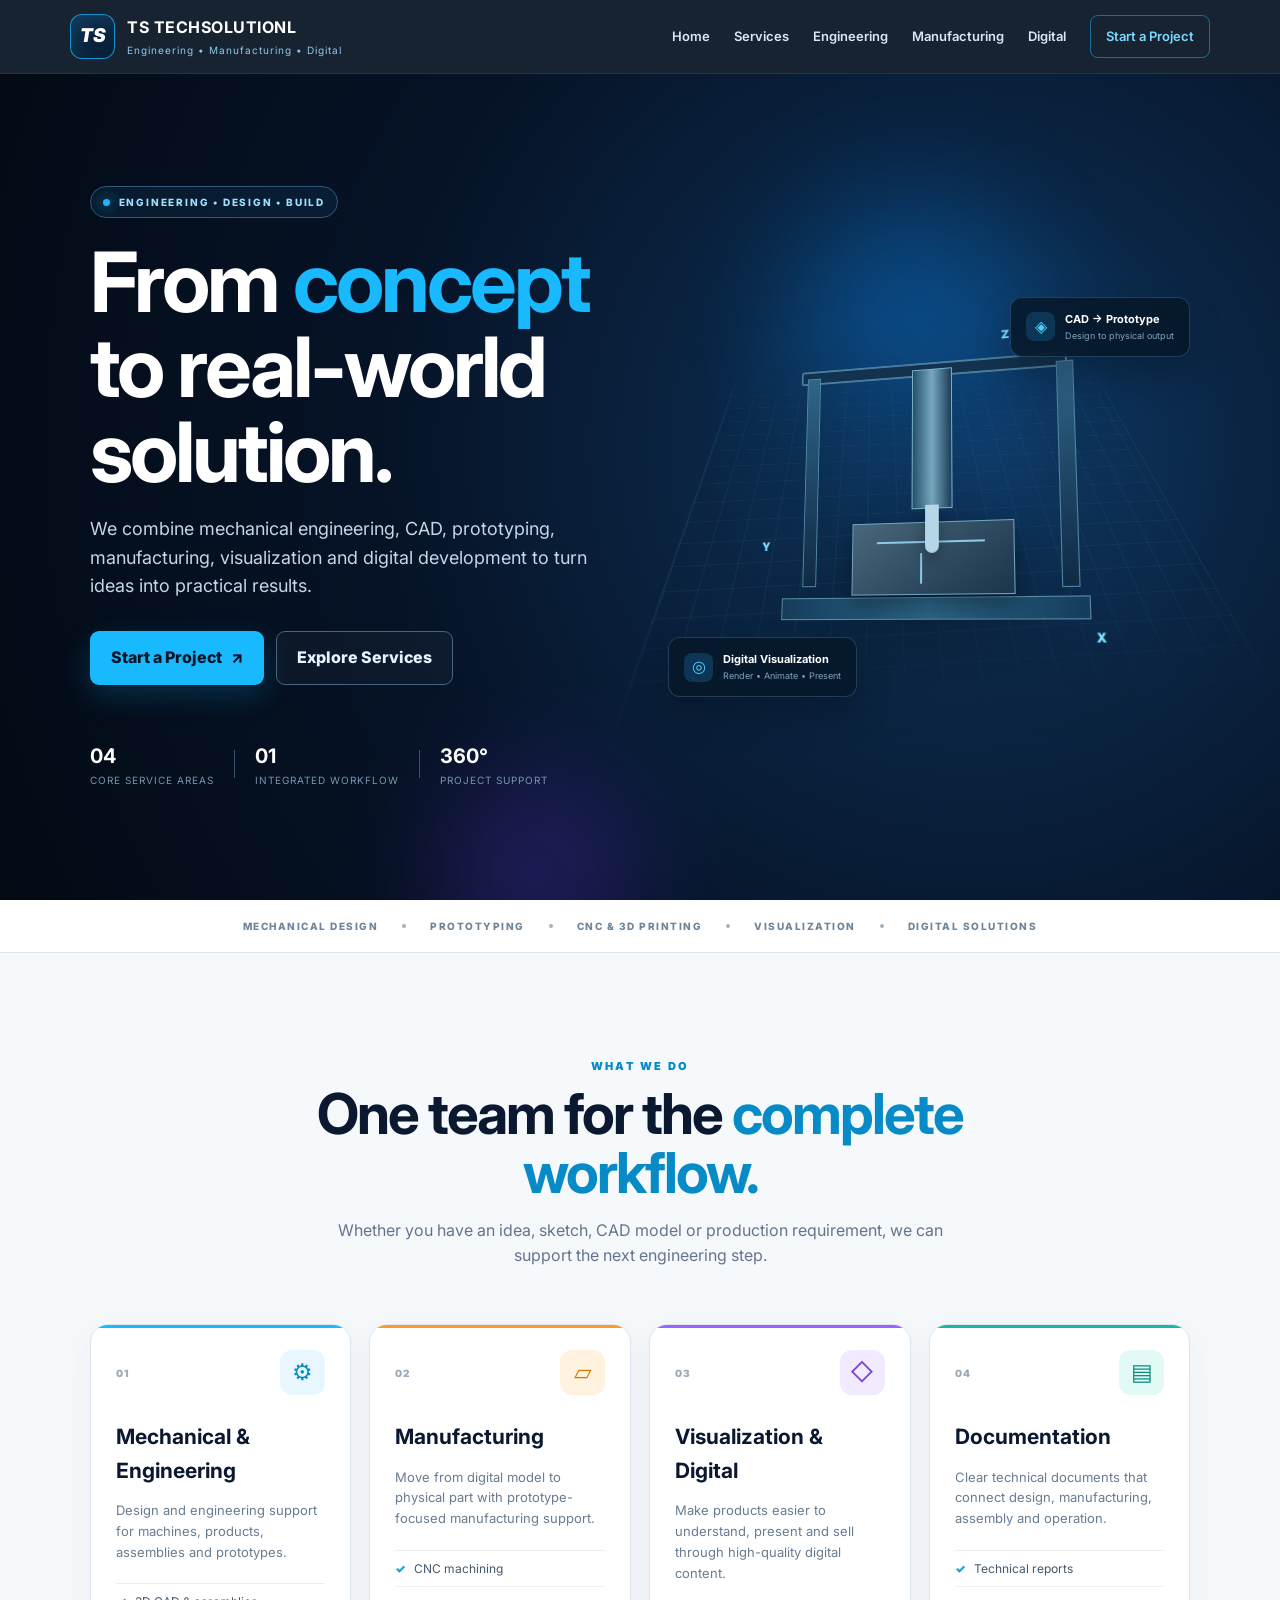
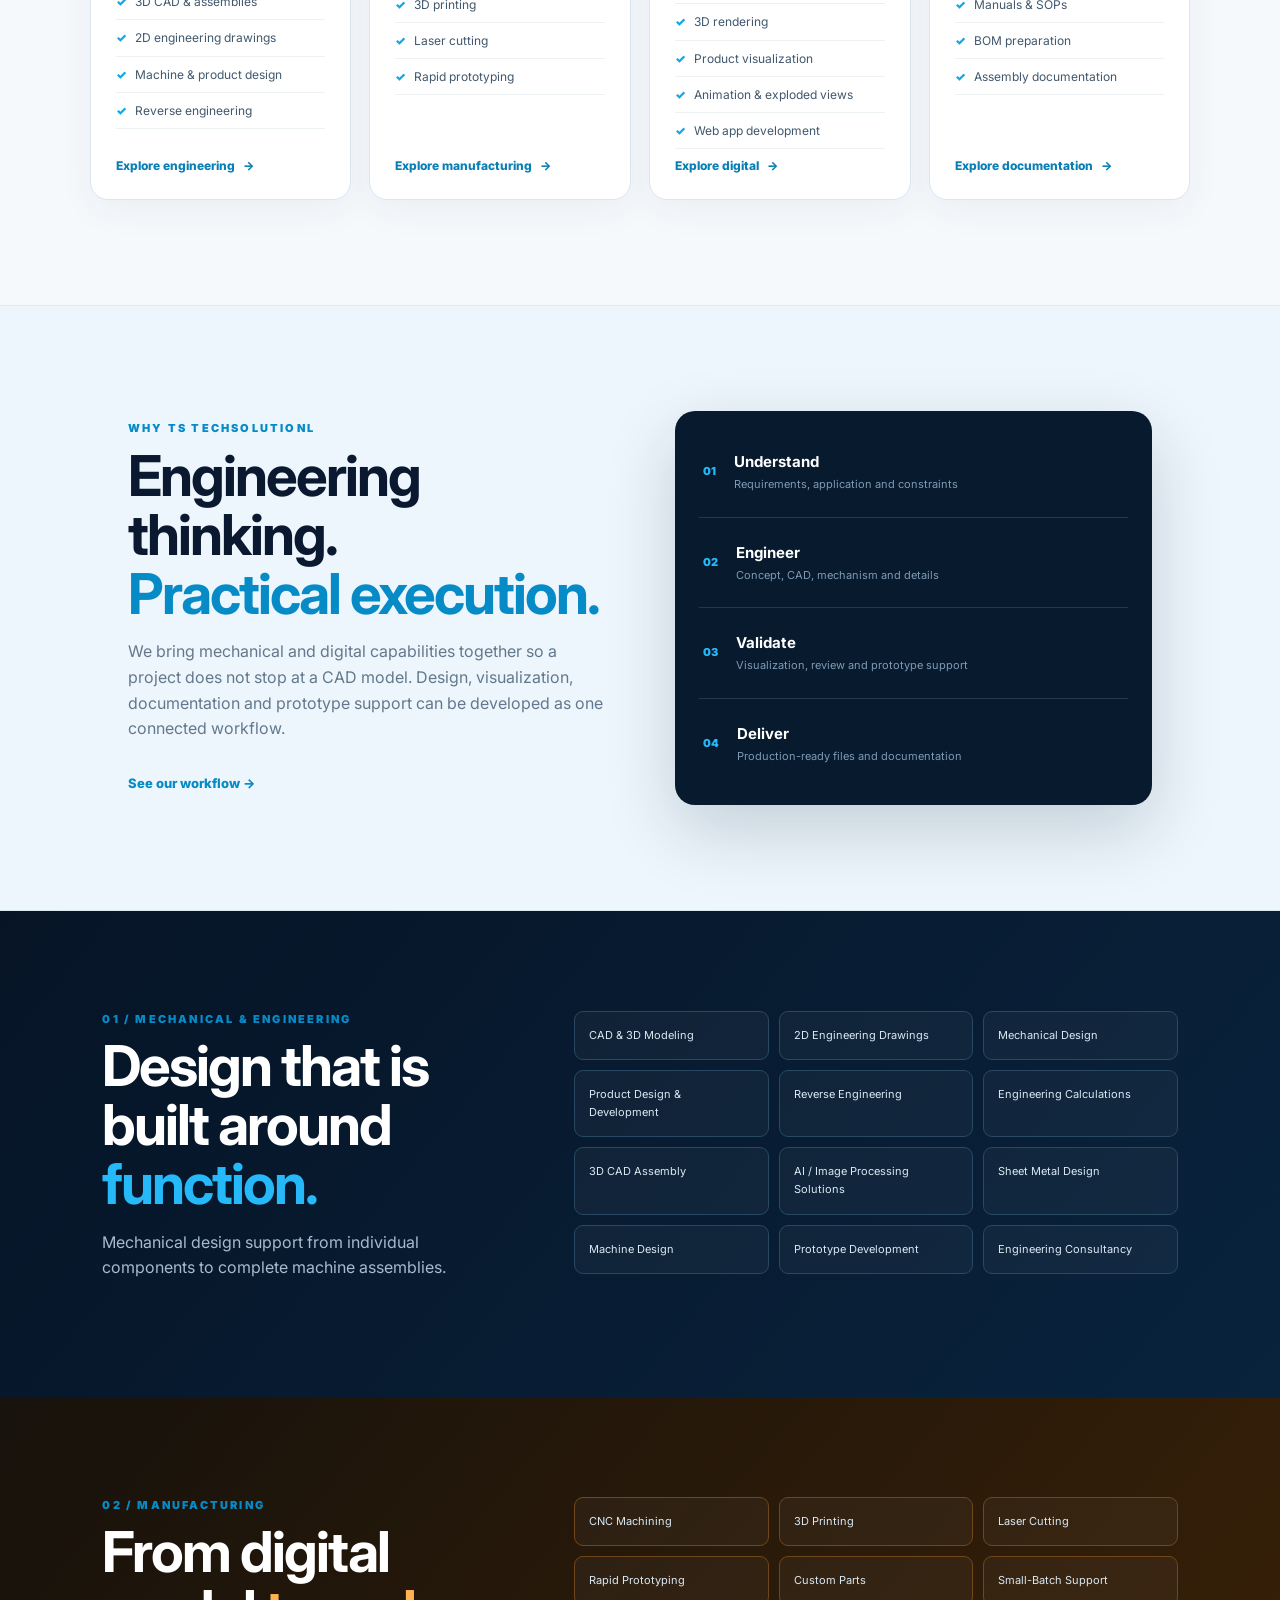
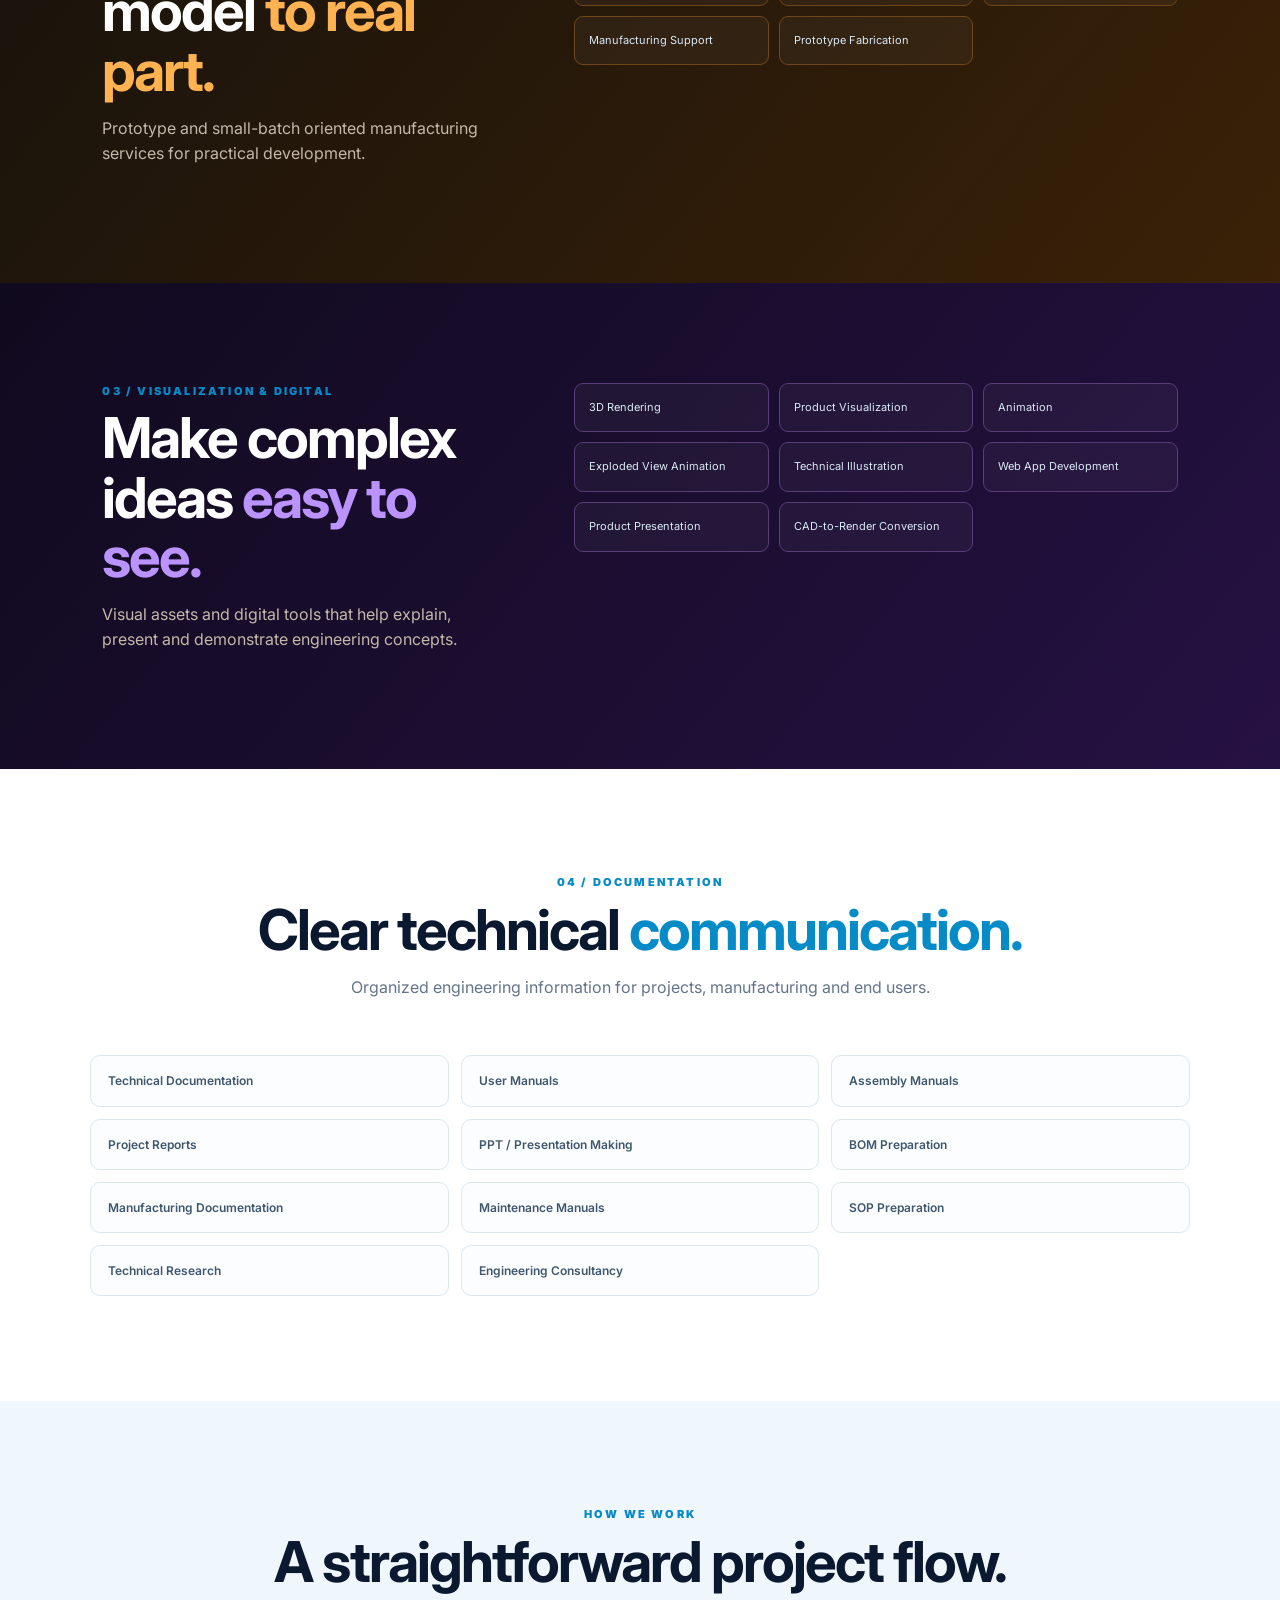
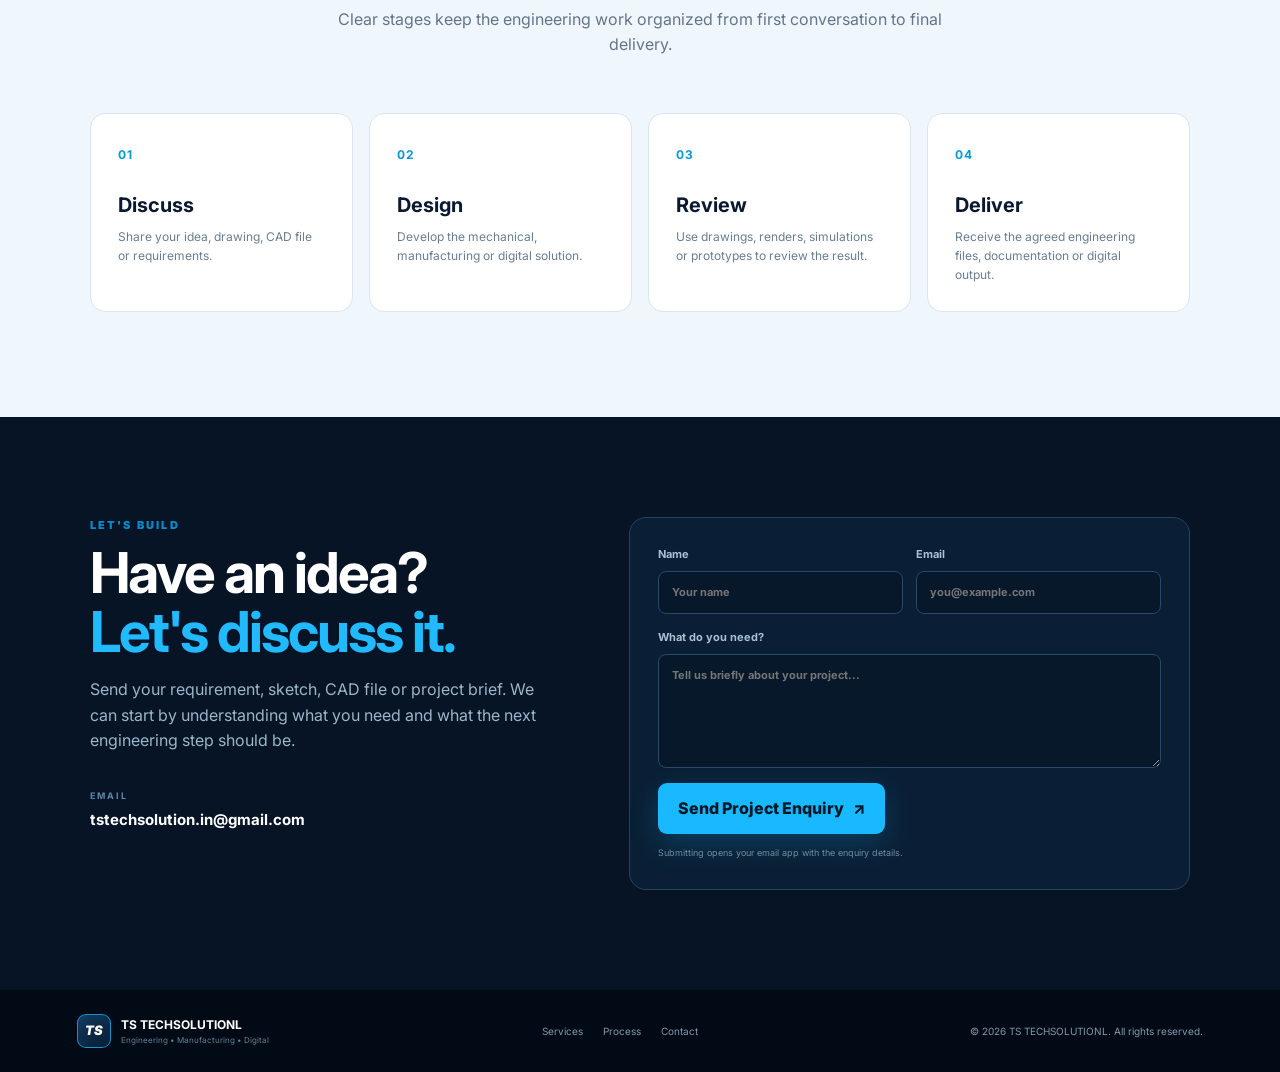
==== index.html @ 30d76ae0 "Fix meta tag formatting in index.html" ====
<!DOCTYPE html>
<html lang="en">
<head>
<meta name="google-site-verification" content="0gComUzI5Ac8XS6wbmech6rjDFDy8lFuAFk7W3u67l4" />  
  <meta charset="UTF-8">
  <meta name="viewport" content="width=device-width, initial-scale=1.0">
  <meta name="description" content="TS TECHSOLUTIONL — Mechanical Engineering, Manufacturing, Visualization and Digital Solutions.">
  <meta name="theme-color" content="#071426">
  <title>TS TECHSOLUTIONL | Engineering • Manufacturing • Digital</title>
  <link rel="preconnect" href="https://fonts.googleapis.com">
  <link rel="preconnect" href="https://fonts.gstatic.com" crossorigin>
  <link href="https://fonts.googleapis.com/css2?family=Inter:wght@400;500;600;700;800;900&display=swap" rel="stylesheet">
  <link rel="stylesheet" href="style.css">
</head>
<body>
<header class="header" id="top">
  <a class="brand" href="#home" aria-label="TS TECHSOLUTIONL home">
    <span class="logo"><span>TS</span></span>
    <span class="brand-copy"><strong>TS TECHSOLUTIONL</strong><small>Engineering • Manufacturing • Digital</small></span>
  </a>
  <button class="menu" aria-label="Open navigation" aria-expanded="false" aria-controls="site-nav"><span></span><span></span><span></span></button>
  <nav id="site-nav" aria-label="Main navigation">
    <a href="#home">Home</a>
    <a href="#services">Services</a>
    <a href="#mechanical">Engineering</a>
    <a href="#manufacturing">Manufacturing</a>
    <a href="#digital">Digital</a>
    <a href="#contact" class="nav-cta">Start a Project</a>
  </nav>
</header>

<main>
<section id="home" class="hero">
  <div class="hero-glow glow-one"></div><div class="hero-glow glow-two"></div>
  <div class="hero-content reveal">
    <div class="hero-badge"><span></span> ENGINEERING • DESIGN • BUILD</div>
    <h1>From <em>concept</em><br>to real-world solution.</h1>
    <p class="lead">We combine mechanical engineering, CAD, prototyping, manufacturing, visualization and digital development to turn ideas into practical results.</p>
    <div class="actions">
      <a class="btn primary" href="#contact">Start a Project <span>↗</span></a>
      <a class="btn ghost" href="#services">Explore Services</a>
    </div>
    <div class="hero-proof"><div><strong>04</strong><span>Core service areas</span></div><i></i><div><strong>01</strong><span>Integrated workflow</span></div><i></i><div><strong>360°</strong><span>Project support</span></div></div>
  </div>
  <div class="hero-visual reveal" aria-label="Engineering and digital visualization">
    <div class="blueprint-grid"></div>
    <div class="machine-frame"><div class="frame-top"></div><div class="frame-side"></div><div class="frame-base"></div><div class="workpiece"></div><div class="tool-head"><span></span></div><div class="axis x">X</div><div class="axis y">Y</div><div class="axis z">Z</div></div>
    <div class="floating-card card-cad"><span class="mini-icon">◈</span><div><b>CAD → Prototype</b><small>Design to physical output</small></div></div>
    <div class="floating-card card-digital"><span class="mini-icon">◎</span><div><b>Digital Visualization</b><small>Render • Animate • Present</small></div></div>
  </div>
</section>

<section class="trust-strip"><span>MECHANICAL DESIGN</span><i></i><span>PROTOTYPING</span><i></i><span>CNC & 3D PRINTING</span><i></i><span>VISUALIZATION</span><i></i><span>DIGITAL SOLUTIONS</span></section>

<section id="services" class="section services-section">
  <div class="section-head reveal"><p class="eyebrow">WHAT WE DO</p><h2>One team for the <span>complete workflow.</span></h2><p>Whether you have an idea, sketch, CAD model or production requirement, we can support the next engineering step.</p></div>
  <div class="cards">
    <article class="service-card blue reveal"><div class="card-top"><span class="service-number">01</span><span class="service-icon">⚙</span></div><h3>Mechanical & Engineering</h3><p>Design and engineering support for machines, products, assemblies and prototypes.</p><ul><li>3D CAD & assemblies</li><li>2D engineering drawings</li><li>Machine & product design</li><li>Reverse engineering</li></ul><a href="#mechanical">Explore engineering <span>→</span></a></article>
    <article class="service-card orange reveal"><div class="card-top"><span class="service-number">02</span><span class="service-icon">▱</span></div><h3>Manufacturing</h3><p>Move from digital model to physical part with prototype-focused manufacturing support.</p><ul><li>CNC machining</li><li>3D printing</li><li>Laser cutting</li><li>Rapid prototyping</li></ul><a href="#manufacturing">Explore manufacturing <span>→</span></a></article>
    <article class="service-card purple reveal"><div class="card-top"><span class="service-number">03</span><span class="service-icon">◇</span></div><h3>Visualization & Digital</h3><p>Make products easier to understand, present and sell through high-quality digital content.</p><ul><li>3D rendering</li><li>Product visualization</li><li>Animation & exploded views</li><li>Web app development</li></ul><a href="#digital">Explore digital <span>→</span></a></article>
    <article class="service-card teal reveal"><div class="card-top"><span class="service-number">04</span><span class="service-icon">▤</span></div><h3>Documentation</h3><p>Clear technical documents that connect design, manufacturing, assembly and operation.</p><ul><li>Technical reports</li><li>Manuals & SOPs</li><li>BOM preparation</li><li>Assembly documentation</li></ul><a href="#documentation">Explore documentation <span>→</span></a></article>
  </div>
</section>

<section class="about-band">
  <div class="about-copy reveal"><p class="eyebrow">WHY TS TECHSOLUTIONL</p><h2>Engineering thinking.<br><span>Practical execution.</span></h2><p>We bring mechanical and digital capabilities together so a project does not stop at a CAD model. Design, visualization, documentation and prototype support can be developed as one connected workflow.</p><a class="text-link" href="#process">See our workflow →</a></div>
  <div class="about-panel reveal"><div class="panel-line"><span>01</span><div><b>Understand</b><small>Requirements, application and constraints</small></div></div><div class="panel-line"><span>02</span><div><b>Engineer</b><small>Concept, CAD, mechanism and details</small></div></div><div class="panel-line"><span>03</span><div><b>Validate</b><small>Visualization, review and prototype support</small></div></div><div class="panel-line"><span>04</span><div><b>Deliver</b><small>Production-ready files and documentation</small></div></div></div>
</section>

<section id="mechanical" class="detail dark-detail"><div class="detail-title reveal"><p class="eyebrow">01 / MECHANICAL & ENGINEERING</p><h2>Design that is built around <span>function.</span></h2><p>Mechanical design support from individual components to complete machine assemblies.</p></div><div class="service-grid reveal"><span>CAD & 3D Modeling</span><span>2D Engineering Drawings</span><span>Mechanical Design</span><span>Product Design & Development</span><span>Reverse Engineering</span><span>Engineering Calculations</span><span>3D CAD Assembly</span><span>AI / Image Processing Solutions</span><span>Sheet Metal Design</span><span>Machine Design</span><span>Prototype Development</span><span>Engineering Consultancy</span></div></section>

<section id="manufacturing" class="detail warm-detail"><div class="detail-title reveal"><p class="eyebrow">02 / MANUFACTURING</p><h2>From digital model <span>to real part.</span></h2><p>Prototype and small-batch oriented manufacturing services for practical development.</p></div><div class="service-grid reveal"><span>CNC Machining</span><span>3D Printing</span><span>Laser Cutting</span><span>Rapid Prototyping</span><span>Custom Parts</span><span>Small-Batch Support</span><span>Manufacturing Support</span><span>Prototype Fabrication</span></div></section>

<section id="digital" class="detail purple-detail"><div class="detail-title reveal"><p class="eyebrow">03 / VISUALIZATION & DIGITAL</p><h2>Make complex ideas <span>easy to see.</span></h2><p>Visual assets and digital tools that help explain, present and demonstrate engineering concepts.</p></div><div class="service-grid reveal"><span>3D Rendering</span><span>Product Visualization</span><span>Animation</span><span>Exploded View Animation</span><span>Technical Illustration</span><span>Web App Development</span><span>Product Presentation</span><span>CAD-to-Render Conversion</span></div></section>

<section id="documentation" class="section documentation"><div class="section-head reveal"><p class="eyebrow">04 / DOCUMENTATION</p><h2>Clear technical <span>communication.</span></h2><p>Organized engineering information for projects, manufacturing and end users.</p></div><div class="doc-list reveal"><span>Technical Documentation</span><span>User Manuals</span><span>Assembly Manuals</span><span>Project Reports</span><span>PPT / Presentation Making</span><span>BOM Preparation</span><span>Manufacturing Documentation</span><span>Maintenance Manuals</span><span>SOP Preparation</span><span>Technical Research</span><span>Engineering Consultancy</span></div></section>

<section id="process" class="process-section"><div class="section-head reveal"><p class="eyebrow">HOW WE WORK</p><h2>A straightforward project flow.</h2><p>Clear stages keep the engineering work organized from first conversation to final delivery.</p></div><div class="steps"><div class="step reveal"><b>01</b><h3>Discuss</h3><p>Share your idea, drawing, CAD file or requirements.</p></div><div class="step reveal"><b>02</b><h3>Design</h3><p>Develop the mechanical, manufacturing or digital solution.</p></div><div class="step reveal"><b>03</b><h3>Review</h3><p>Use drawings, renders, simulations or prototypes to review the result.</p></div><div class="step reveal"><b>04</b><h3>Deliver</h3><p>Receive the agreed engineering files, documentation or digital output.</p></div></div></section>

<section id="contact" class="contact-section"><div class="contact-inner"><div class="contact-copy reveal"><p class="eyebrow">LET'S BUILD</p><h2>Have an idea?<br><span>Let's discuss it.</span></h2><p>Send your requirement, sketch, CAD file or project brief. We can start by understanding what you need and what the next engineering step should be.</p><div class="contact-details"><a href="mailto:tstechsolution.in@gmail.com"><span>EMAIL</span>tstechsolution.in@gmail.com</a></div></div><form class="contact-form reveal" id="project-form"><div class="form-row"><label>Name<input id="name" name="name" type="text" placeholder="Your name" required></label><label>Email<input id="email" name="email" type="email" placeholder="you@example.com" required></label></div><label>What do you need?<textarea id="message" name="message" rows="5" placeholder="Tell us briefly about your project..." required></textarea></label><button class="btn primary" type="submit">Send Project Enquiry <span>↗</span></button><small>Submitting opens your email app with the enquiry details.</small></form></div></section>
</main>

<footer><div class="footer-brand"><span class="logo small-logo">TS</span><div><strong>TS TECHSOLUTIONL</strong><small>Engineering • Manufacturing • Digital</small></div></div><div class="footer-links"><a href="#services">Services</a><a href="#process">Process</a><a href="#contact">Contact</a></div><div class="copyright">© 2026 TS TECHSOLUTIONL. All rights reserved.</div></footer>
<script src="script.js"></script>
</body>
</html>
---- style.css ----
:root{--navy:#071426;--navy2:#0b1e36;--blue:#18b9ff;--blue2:#087ed0;--text:#0b1930;--muted:#64748b;--bg:#f6f9fc;--white:#fff;--line:#dce6ef;--orange:#ff9a28;--purple:#9b63ff;--teal:#17b9a5;--shadow:0 24px 70px rgba(10,35,65,.10)}*{box-sizing:border-box}html{scroll-behavior:smooth;scroll-padding-top:82px}body{margin:0;font-family:Inter,Arial,sans-serif;color:var(--text);background:var(--bg);line-height:1.6}a{color:inherit}button,input,textarea{font:inherit}.header{position:sticky;top:0;z-index:50;display:flex;align-items:center;justify-content:space-between;padding:14px 5.5%;background:rgba(5,17,32,.92);backdrop-filter:blur(18px);border-bottom:1px solid rgba(255,255,255,.08);color:#fff}.brand{display:flex;align-items:center;gap:12px;text-decoration:none}.logo{width:45px;height:45px;display:grid;place-items:center;border:1px solid rgba(24,185,255,.75);border-radius:12px;color:#fff;font-weight:900;font-style:italic;font-size:19px;background:linear-gradient(145deg,#123456,#061324);box-shadow:inset 0 0 25px rgba(24,185,255,.12)}.brand-copy strong{display:block;font-size:16px;letter-spacing:.5px}.brand-copy small{display:block;color:#89cbed;font-size:10px;letter-spacing:1px;margin-top:1px}nav{display:flex;align-items:center;gap:24px}nav a{text-decoration:none;font-size:13px;font-weight:600;color:#d9e6f3;transition:.2s}nav a:hover{color:#fff}.nav-cta{padding:10px 15px;border:1px solid rgba(24,185,255,.5);border-radius:8px;color:#7bd8ff}.menu{display:none;width:40px;height:40px;border:1px solid #31506e;border-radius:9px;background:#0b2038;cursor:pointer}.menu span{display:block;width:19px;height:2px;margin:4px auto;background:#fff}.hero{position:relative;min-height:calc(100vh - 74px);padding:90px 7%;display:grid;grid-template-columns:1.02fr .98fr;align-items:center;gap:35px;color:#fff;background:radial-gradient(circle at 76% 45%,#103e6e 0,#0a2543 25%,#061327 55%,#030a14 100%);overflow:hidden}.hero-content{position:relative;z-index:2;max-width:760px}.hero-badge{display:inline-flex;align-items:center;gap:9px;padding:7px 12px;border:1px solid #315879;border-radius:99px;color:#9edfff;background:rgba(20,67,105,.25);font-size:10px;font-weight:800;letter-spacing:1.8px}.hero-badge span{width:7px;height:7px;border-radius:50%;background:var(--blue);box-shadow:0 0 14px var(--blue)}.hero h1{font-size:clamp(48px,6.5vw,84px);line-height:1.02;letter-spacing:-3px;margin:22px 0 20px;max-width:820px}.hero h1 em{font-style:normal;color:var(--blue)}.lead{max-width:690px;font-size:18px;color:#c4d6e8}.actions{display:flex;gap:12px;flex-wrap:wrap;margin-top:30px}.btn{display:inline-flex;align-items:center;justify-content:center;gap:9px;padding:13px 20px;border-radius:9px;text-decoration:none;font-weight:800;border:1px solid transparent;cursor:pointer}.btn.primary{background:var(--blue);color:#041526;box-shadow:0 10px 30px rgba(24,185,255,.2)}.btn.primary:hover{background:#55ccff}.btn.ghost{border-color:#456580;color:#e6f4ff;background:rgba(255,255,255,.03)}.hero-proof{display:flex;align-items:center;gap:20px;margin-top:55px}.hero-proof div{display:flex;flex-direction:column}.hero-proof strong{font-size:20px;color:#fff}.hero-proof span{font-size:10px;color:#7995ae;text-transform:uppercase;letter-spacing:1px}.hero-proof i{width:1px;height:28px;background:#35516b}.hero-visual{height:560px;position:relative;display:grid;place-items:center}.blueprint-grid{position:absolute;inset:6%;background-image:linear-gradient(rgba(60,156,210,.09) 1px,transparent 1px),linear-gradient(90deg,rgba(60,156,210,.09) 1px,transparent 1px);background-size:28px 28px;border:1px solid rgba(65,145,194,.14);transform:perspective(600px) rotateX(50deg) rotateZ(-4deg);mask-image:linear-gradient(to bottom,transparent,#000 20%,#000 75%,transparent)}.machine-frame{position:relative;width:370px;height:330px;filter:drop-shadow(0 30px 45px rgba(0,0,0,.35));transform:perspective(800px) rotateX(10deg) rotateY(-14deg)}.frame-top{position:absolute;left:45px;right:45px;top:35px;height:15px;border:2px solid #4c7e9e;background:#12324f;border-radius:3px}.frame-side{position:absolute;left:52px;top:43px;width:15px;height:220px;background:linear-gradient(#2f6587,#102a45);border:1px solid #4f86a7}.frame-side:after{content:"";position:absolute;right:-265px;top:0;width:15px;height:220px;background:linear-gradient(#2f6587,#102a45);border:1px solid #4f86a7}.frame-base{position:absolute;left:30px;right:30px;bottom:34px;height:22px;background:linear-gradient(90deg,#153c5a,#2c678a,#153c5a);border:1px solid #5b8cab}.workpiece{position:absolute;left:105px;bottom:58px;width:165px;height:72px;background:linear-gradient(145deg,#49677c,#1b354b);border:1px solid #72a5c1;box-shadow:0 12px 25px rgba(0,0,0,.3)}.workpiece:before,.workpiece:after{content:"";position:absolute;background:#8fc9e4}.workpiece:before{left:25px;top:18px;width:110px;height:2px}.workpiece:after{left:70px;top:30px;width:2px;height:30px}.tool-head{position:absolute;left:167px;top:42px;width:42px;height:145px;background:linear-gradient(90deg,#254f6a,#76a8c0,#1b3d57);border:1px solid #7bb4cf}.tool-head span{position:absolute;left:13px;bottom:-45px;width:14px;height:48px;background:#b4d6e6;border-radius:0 0 8px 8px;box-shadow:0 8px 15px rgba(0,0,0,.3)}.axis{position:absolute;font-weight:900;font-size:12px;color:#7fdcff}.axis.x{right:17px;bottom:8px}.axis.y{left:6px;bottom:100px}.axis.z{right:102px;top:2px}.floating-card{position:absolute;display:flex;gap:10px;align-items:center;padding:13px 15px;border:1px solid rgba(111,180,221,.25);background:rgba(7,23,40,.84);backdrop-filter:blur(12px);border-radius:12px;box-shadow:0 18px 35px rgba(0,0,0,.22)}.floating-card b,.floating-card small{display:block}.floating-card b{font-size:11px}.floating-card small{font-size:9px;color:#82a2bb}.mini-icon{width:29px;height:29px;display:grid;place-items:center;border-radius:8px;background:#0d3555;color:#4dceff}.card-cad{top:90px;right:0}.card-digital{bottom:70px;left:0}.hero-glow{position:absolute;border-radius:50%;filter:blur(60px);opacity:.28}.glow-one{width:230px;height:230px;background:#008dff;right:20%;top:15%}.glow-two{width:180px;height:180px;background:#783cff;left:35%;bottom:-60px}.trust-strip{display:flex;justify-content:center;align-items:center;gap:24px;flex-wrap:wrap;padding:18px 5%;background:#fff;border-bottom:1px solid var(--line);color:#6e8498;font-size:10px;font-weight:800;letter-spacing:1.5px}.trust-strip i{width:4px;height:4px;background:#9fb3c5;border-radius:50%}.section{padding:105px 7%}.section-head{text-align:center;max-width:780px;margin:0 auto 55px}.eyebrow{margin:0 0 8px;font-size:11px;letter-spacing:2.2px;font-weight:900;color:#078bc7}.section-head h2,.about-copy h2,.detail h2,.contact-copy h2{font-size:clamp(34px,4.4vw,58px);line-height:1.05;letter-spacing:-2px;margin:0 0 16px}.section-head h2 span,.about-copy h2 span,.detail h2 span,.contact-copy h2 span{color:#078bc7}.section-head>p:last-child{color:var(--muted);max-width:650px;margin:0 auto}.cards{display:grid;grid-template-columns:repeat(4,1fr);gap:18px;max-width:1400px;margin:auto}.service-card{position:relative;background:#fff;border:1px solid var(--line);border-radius:18px;padding:25px;min-height:440px;box-shadow:0 10px 35px rgba(11,33,55,.05);overflow:hidden;transition:.3s}.service-card:before{content:"";position:absolute;top:0;left:0;right:0;height:3px;background:var(--blue)}.service-card.orange:before{background:var(--orange)}.service-card.purple:before{background:var(--purple)}.service-card.teal:before{background:var(--teal)}.service-card:hover{transform:translateY(-7px);box-shadow:var(--shadow);border-color:#c7d8e6}.card-top{display:flex;justify-content:space-between;align-items:center}.service-number{font-size:10px;font-weight:900;letter-spacing:1px;color:#9aabba}.service-icon{width:45px;height:45px;border-radius:12px;background:#e8f7ff;color:#078bc7;display:grid;place-items:center;font-size:23px}.orange .service-icon{background:#fff2df;color:#d97900}.purple .service-icon{background:#f2eaff;color:#7947d8}.teal .service-icon{background:#e1faf6;color:#0c8d7e}.service-card h3{font-size:21px;margin:25px 0 9px}.service-card p{font-size:13px;color:#687d91;min-height:63px}.service-card ul{list-style:none;padding:0;margin:20px 0 25px;border-top:1px solid #e8eef3}.service-card li{font-size:12px;color:#42586d;padding:8px 0;border-bottom:1px solid #edf2f5}.service-card li:before{content:"✓";color:#12a8e8;font-weight:900;margin-right:8px}.service-card a{position:absolute;bottom:24px;font-size:12px;font-weight:800;text-decoration:none;color:#087fb5}.service-card a span{margin-left:5px}.about-band{display:grid;grid-template-columns:1fr 1fr;gap:70px;align-items:center;padding:105px 10%;background:#edf6fc;border-top:1px solid #dae8f2;border-bottom:1px solid #dae8f2}.about-copy{max-width:620px}.about-copy>p:not(.eyebrow){color:#63788c}.text-link{display:inline-block;margin-top:15px;color:#078bc7;text-decoration:none;font-size:13px;font-weight:800}.about-panel{background:#071a2e;color:#fff;border-radius:20px;padding:16px 24px;box-shadow:0 25px 70px rgba(7,27,48,.18)}.panel-line{display:flex;gap:18px;align-items:center;padding:23px 4px;border-bottom:1px solid #203951}.panel-line:last-child{border:0}.panel-line>span{color:#25b9fa;font-size:11px;font-weight:900}.panel-line b,.panel-line small{display:block}.panel-line b{font-size:15px}.panel-line small{font-size:11px;color:#7e9bb4;margin-top:2px}.detail{padding:100px 8%;display:grid;grid-template-columns:.8fr 1.2fr;gap:70px;align-items:start}.dark-detail{background:linear-gradient(130deg,#061426,#09233d);color:#fff}.warm-detail{background:linear-gradient(130deg,#17120c,#3a2107);color:#fff}.purple-detail{background:linear-gradient(130deg,#100a1e,#261143);color:#fff}.detail-title{max-width:570px}.detail-title p:not(.eyebrow){color:#a6bbce;max-width:490px}.warm-detail .detail-title p:not(.eyebrow),.purple-detail .detail-title p:not(.eyebrow){color:#c3b8aa}.detail h2{margin-top:4px}.detail h2 span{color:#25b9fa}.warm-detail h2 span{color:#ffb252}.purple-detail h2 span{color:#bb93ff}.service-grid{display:grid;grid-template-columns:repeat(3,1fr);gap:10px}.service-grid span{padding:15px 14px;border:1px solid #294861;border-radius:9px;background:rgba(255,255,255,.035);font-size:11px;color:#d9e9f4}.warm-detail .service-grid span{border-color:#70471b}.purple-detail .service-grid span{border-color:#5a3c79}.documentation{background:#fff}.doc-list{display:grid;grid-template-columns:repeat(3,1fr);gap:12px;max-width:1100px;margin:auto}.doc-list span{padding:15px 17px;border:1px solid var(--line);border-radius:10px;background:#fbfdff;font-size:12px;font-weight:600;color:#40576d}.process-section{padding:105px 7%;background:#f0f7fc}.steps{display:grid;grid-template-columns:repeat(4,1fr);gap:16px;max-width:1250px;margin:auto}.step{padding:27px;border:1px solid #d9e6ef;background:#fff;border-radius:15px}.step b{color:#0798d5;font-size:12px;letter-spacing:1px}.step h3{font-size:20px;margin:22px 0 6px}.step p{font-size:12px;color:#6a7e91;margin:0}.contact-section{padding:100px 7%;background:#061426;color:#fff}.contact-inner{max-width:1250px;margin:auto;display:grid;grid-template-columns:.9fr 1.1fr;gap:80px;align-items:start}.contact-copy h2{margin-top:5px}.contact-copy h2 span{color:#21baff}.contact-copy>p:not(.eyebrow){color:#9db5c9;max-width:520px}.contact-details{margin-top:35px}.contact-details a{text-decoration:none;color:#fff;font-weight:700;font-size:15px}.contact-details span{display:block;color:#5d88a8;font-size:9px;letter-spacing:2px;margin-bottom:4px}.contact-form{padding:28px;border:1px solid #27425b;background:#0a1f35;border-radius:17px}.form-row{display:grid;grid-template-columns:1fr 1fr;gap:13px}.contact-form label{display:block;color:#a9c0d3;font-size:11px;font-weight:700;margin-bottom:15px}.contact-form input,.contact-form textarea{display:block;width:100%;margin-top:7px;border:1px solid #2a4964;background:#07182a;color:#fff;border-radius:8px;padding:12px 13px;outline:none}.contact-form input:focus,.contact-form textarea:focus{border-color:#22baff;box-shadow:0 0 0 3px rgba(34,186,255,.08)}.contact-form textarea{resize:vertical}.contact-form small{display:block;color:#718ba2;font-size:9px;margin-top:12px}.contact-form .btn{border:0}.contact-form .btn:hover{cursor:pointer}footer{display:flex;align-items:center;justify-content:space-between;gap:20px;padding:24px 6%;background:#020b15;color:#8097aa;font-size:10px}.footer-brand{display:flex;align-items:center;gap:10px}.footer-brand strong,.footer-brand small{display:block}.footer-brand strong{font-size:12px;color:#fff}.footer-brand small{font-size:8px;color:#648097}.small-logo{width:34px;height:34px;font-size:13px;border-radius:9px}.footer-links{display:flex;gap:20px}.footer-links a{text-decoration:none}.copyright{text-align:right}.reveal{opacity:0;transform:translateY(18px);transition:opacity .7s ease,transform .7s ease}.reveal.visible{opacity:1;transform:none}@media(max-width:1100px){nav{gap:14px}.cards{grid-template-columns:1fr 1fr}.hero{grid-template-columns:1fr}.hero-visual{max-width:650px;width:100%;margin:auto}.about-band{padding:85px 7%}.detail{grid-template-columns:1fr}.contact-inner{gap:45px}}@media(max-width:800px){.menu{display:block}nav{position:absolute;top:73px;left:0;right:0;display:none;flex-direction:column;align-items:stretch;gap:0;background:#071426;border-top:1px solid #213b53;padding:8px 5% 16px}nav.open{display:flex}nav a{padding:12px 4px}.nav-cta{text-align:center;margin-top:6px}.hero{padding:75px 6%}.hero-visual{height:470px}.machine-frame{transform:scale(.85) perspective(800px) rotateX(10deg) rotateY(-14deg)}.card-cad{right:0}.about-band,.contact-inner{grid-template-columns:1fr}.service-grid,.doc-list{grid-template-columns:1fr 1fr}.steps{grid-template-columns:1fr 1fr}.contact-section{padding:80px 6%}}@media(max-width:560px){.brand-copy small{display:none}.brand-copy strong{font-size:13px}.hero{min-height:auto;padding:62px 6% 55px}.hero h1{font-size:48px;letter-spacing:-2px}.lead{font-size:15px}.hero-proof{gap:12px;margin-top:40px}.hero-proof span{font-size:8px}.hero-visual{height:365px;margin-top:15px}.machine-frame{transform:scale(.68) perspective(800px) rotateX(10deg) rotateY(-14deg)}.floating-card{padding:9px}.card-cad{top:35px}.card-digital{bottom:20px}.trust-strip{gap:10px;font-size:8px}.trust-strip i{display:none}.section{padding:75px 6%}.section-head{margin-bottom:35px}.cards,.service-grid,.doc-list,.steps{grid-template-columns:1fr}.service-card{min-height:420px}.about-band{padding:75px 6%;gap:40px}.detail{padding:75px 6%;gap:40px}.form-row{grid-template-columns:1fr}.contact-section{padding:75px 6%}footer{flex-direction:column;align-items:flex-start}.copyright{text-align:left}.footer-links{order:3}.section-head h2,.about-copy h2,.detail h2,.contact-copy h2{letter-spacing:-1px}}
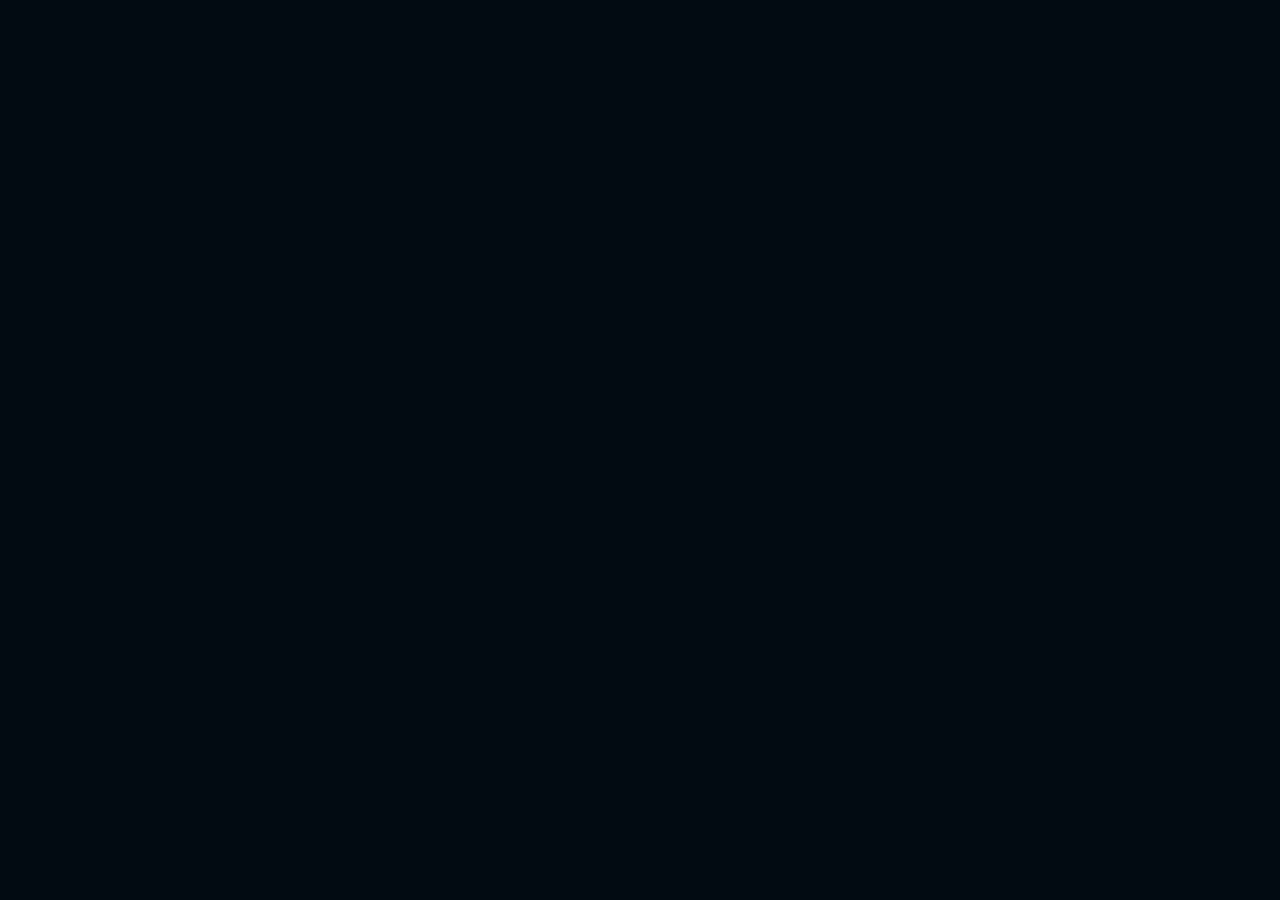
==== commit 9f535fec: "Update index.html" ====
--- a/index.html
+++ b/index.html
@@ -1,86 +1,1567 @@
 <!DOCTYPE html>
 <html lang="en">
+
 <head>
-<meta name="google-site-verification" content="0gComUzI5Ac8XS6wbmech6rjDFDy8lFuAFk7W3u67l4" />  
+
   <meta charset="UTF-8">
-  <meta name="viewport" content="width=device-width, initial-scale=1.0">
-  <meta name="description" content="TS TECHSOLUTIONL — Mechanical Engineering, Manufacturing, Visualization and Digital Solutions.">
-  <meta name="theme-color" content="#071426">
-  <title>TS TECHSOLUTIONL | Engineering • Manufacturing • Digital</title>
-  <link rel="preconnect" href="https://fonts.googleapis.com">
-  <link rel="preconnect" href="https://fonts.gstatic.com" crossorigin>
-  <link href="https://fonts.googleapis.com/css2?family=Inter:wght@400;500;600;700;800;900&display=swap" rel="stylesheet">
-  <link rel="stylesheet" href="style.css">
-</head>
-<body>
-<header class="header" id="top">
-  <a class="brand" href="#home" aria-label="TS TECHSOLUTIONL home">
-    <span class="logo"><span>TS</span></span>
-    <span class="brand-copy"><strong>TS TECHSOLUTIONL</strong><small>Engineering • Manufacturing • Digital</small></span>
-  </a>
-  <button class="menu" aria-label="Open navigation" aria-expanded="false" aria-controls="site-nav"><span></span><span></span><span></span></button>
-  <nav id="site-nav" aria-label="Main navigation">
-    <a href="#home">Home</a>
-    <a href="#services">Services</a>
-    <a href="#mechanical">Engineering</a>
-    <a href="#manufacturing">Manufacturing</a>
-    <a href="#digital">Digital</a>
-    <a href="#contact" class="nav-cta">Start a Project</a>
-  </nav>
-</header>
-
-<main>
-<section id="home" class="hero">
-  <div class="hero-glow glow-one"></div><div class="hero-glow glow-two"></div>
-  <div class="hero-content reveal">
-    <div class="hero-badge"><span></span> ENGINEERING • DESIGN • BUILD</div>
-    <h1>From <em>concept</em><br>to real-world solution.</h1>
-    <p class="lead">We combine mechanical engineering, CAD, prototyping, manufacturing, visualization and digital development to turn ideas into practical results.</p>
-    <div class="actions">
-      <a class="btn primary" href="#contact">Start a Project <span>↗</span></a>
-      <a class="btn ghost" href="#services">Explore Services</a>
-    </div>
-    <div class="hero-proof"><div><strong>04</strong><span>Core service areas</span></div><i></i><div><strong>01</strong><span>Integrated workflow</span></div><i></i><div><strong>360°</strong><span>Project support</span></div></div>
-  </div>
-  <div class="hero-visual reveal" aria-label="Engineering and digital visualization">
-    <div class="blueprint-grid"></div>
-    <div class="machine-frame"><div class="frame-top"></div><div class="frame-side"></div><div class="frame-base"></div><div class="workpiece"></div><div class="tool-head"><span></span></div><div class="axis x">X</div><div class="axis y">Y</div><div class="axis z">Z</div></div>
-    <div class="floating-card card-cad"><span class="mini-icon">◈</span><div><b>CAD → Prototype</b><small>Design to physical output</small></div></div>
-    <div class="floating-card card-digital"><span class="mini-icon">◎</span><div><b>Digital Visualization</b><small>Render • Animate • Present</small></div></div>
-  </div>
-</section>
-
-<section class="trust-strip"><span>MECHANICAL DESIGN</span><i></i><span>PROTOTYPING</span><i></i><span>CNC & 3D PRINTING</span><i></i><span>VISUALIZATION</span><i></i><span>DIGITAL SOLUTIONS</span></section>
-
-<section id="services" class="section services-section">
-  <div class="section-head reveal"><p class="eyebrow">WHAT WE DO</p><h2>One team for the <span>complete workflow.</span></h2><p>Whether you have an idea, sketch, CAD model or production requirement, we can support the next engineering step.</p></div>
-  <div class="cards">
-    <article class="service-card blue reveal"><div class="card-top"><span class="service-number">01</span><span class="service-icon">⚙</span></div><h3>Mechanical & Engineering</h3><p>Design and engineering support for machines, products, assemblies and prototypes.</p><ul><li>3D CAD & assemblies</li><li>2D engineering drawings</li><li>Machine & product design</li><li>Reverse engineering</li></ul><a href="#mechanical">Explore engineering <span>→</span></a></article>
-    <article class="service-card orange reveal"><div class="card-top"><span class="service-number">02</span><span class="service-icon">▱</span></div><h3>Manufacturing</h3><p>Move from digital model to physical part with prototype-focused manufacturing support.</p><ul><li>CNC machining</li><li>3D printing</li><li>Laser cutting</li><li>Rapid prototyping</li></ul><a href="#manufacturing">Explore manufacturing <span>→</span></a></article>
-    <article class="service-card purple reveal"><div class="card-top"><span class="service-number">03</span><span class="service-icon">◇</span></div><h3>Visualization & Digital</h3><p>Make products easier to understand, present and sell through high-quality digital content.</p><ul><li>3D rendering</li><li>Product visualization</li><li>Animation & exploded views</li><li>Web app development</li></ul><a href="#digital">Explore digital <span>→</span></a></article>
-    <article class="service-card teal reveal"><div class="card-top"><span class="service-number">04</span><span class="service-icon">▤</span></div><h3>Documentation</h3><p>Clear technical documents that connect design, manufacturing, assembly and operation.</p><ul><li>Technical reports</li><li>Manuals & SOPs</li><li>BOM preparation</li><li>Assembly documentation</li></ul><a href="#documentation">Explore documentation <span>→</span></a></article>
-  </div>
-</section>
-
-<section class="about-band">
-  <div class="about-copy reveal"><p class="eyebrow">WHY TS TECHSOLUTIONL</p><h2>Engineering thinking.<br><span>Practical execution.</span></h2><p>We bring mechanical and digital capabilities together so a project does not stop at a CAD model. Design, visualization, documentation and prototype support can be developed as one connected workflow.</p><a class="text-link" href="#process">See our workflow →</a></div>
-  <div class="about-panel reveal"><div class="panel-line"><span>01</span><div><b>Understand</b><small>Requirements, application and constraints</small></div></div><div class="panel-line"><span>02</span><div><b>Engineer</b><small>Concept, CAD, mechanism and details</small></div></div><div class="panel-line"><span>03</span><div><b>Validate</b><small>Visualization, review and prototype support</small></div></div><div class="panel-line"><span>04</span><div><b>Deliver</b><small>Production-ready files and documentation</small></div></div></div>
-</section>
-
-<section id="mechanical" class="detail dark-detail"><div class="detail-title reveal"><p class="eyebrow">01 / MECHANICAL & ENGINEERING</p><h2>Design that is built around <span>function.</span></h2><p>Mechanical design support from individual components to complete machine assemblies.</p></div><div class="service-grid reveal"><span>CAD & 3D Modeling</span><span>2D Engineering Drawings</span><span>Mechanical Design</span><span>Product Design & Development</span><span>Reverse Engineering</span><span>Engineering Calculations</span><span>3D CAD Assembly</span><span>AI / Image Processing Solutions</span><span>Sheet Metal Design</span><span>Machine Design</span><span>Prototype Development</span><span>Engineering Consultancy</span></div></section>
-
-<section id="manufacturing" class="detail warm-detail"><div class="detail-title reveal"><p class="eyebrow">02 / MANUFACTURING</p><h2>From digital model <span>to real part.</span></h2><p>Prototype and small-batch oriented manufacturing services for practical development.</p></div><div class="service-grid reveal"><span>CNC Machining</span><span>3D Printing</span><span>Laser Cutting</span><span>Rapid Prototyping</span><span>Custom Parts</span><span>Small-Batch Support</span><span>Manufacturing Support</span><span>Prototype Fabrication</span></div></section>
-
-<section id="digital" class="detail purple-detail"><div class="detail-title reveal"><p class="eyebrow">03 / VISUALIZATION & DIGITAL</p><h2>Make complex ideas <span>easy to see.</span></h2><p>Visual assets and digital tools that help explain, present and demonstrate engineering concepts.</p></div><div class="service-grid reveal"><span>3D Rendering</span><span>Product Visualization</span><span>Animation</span><span>Exploded View Animation</span><span>Technical Illustration</span><span>Web App Development</span><span>Product Presentation</span><span>CAD-to-Render Conversion</span></div></section>
-
-<section id="documentation" class="section documentation"><div class="section-head reveal"><p class="eyebrow">04 / DOCUMENTATION</p><h2>Clear technical <span>communication.</span></h2><p>Organized engineering information for projects, manufacturing and end users.</p></div><div class="doc-list reveal"><span>Technical Documentation</span><span>User Manuals</span><span>Assembly Manuals</span><span>Project Reports</span><span>PPT / Presentation Making</span><span>BOM Preparation</span><span>Manufacturing Documentation</span><span>Maintenance Manuals</span><span>SOP Preparation</span><span>Technical Research</span><span>Engineering Consultancy</span></div></section>
-
-<section id="process" class="process-section"><div class="section-head reveal"><p class="eyebrow">HOW WE WORK</p><h2>A straightforward project flow.</h2><p>Clear stages keep the engineering work organized from first conversation to final delivery.</p></div><div class="steps"><div class="step reveal"><b>01</b><h3>Discuss</h3><p>Share your idea, drawing, CAD file or requirements.</p></div><div class="step reveal"><b>02</b><h3>Design</h3><p>Develop the mechanical, manufacturing or digital solution.</p></div><div class="step reveal"><b>03</b><h3>Review</h3><p>Use drawings, renders, simulations or prototypes to review the result.</p></div><div class="step reveal"><b>04</b><h3>Deliver</h3><p>Receive the agreed engineering files, documentation or digital output.</p></div></div></section>
-
-<section id="contact" class="contact-section"><div class="contact-inner"><div class="contact-copy reveal"><p class="eyebrow">LET'S BUILD</p><h2>Have an idea?<br><span>Let's discuss it.</span></h2><p>Send your requirement, sketch, CAD file or project brief. We can start by understanding what you need and what the next engineering step should be.</p><div class="contact-details"><a href="mailto:tstechsolution.in@gmail.com"><span>EMAIL</span>tstechsolution.in@gmail.com</a></div></div><form class="contact-form reveal" id="project-form"><div class="form-row"><label>Name<input id="name" name="name" type="text" placeholder="Your name" required></label><label>Email<input id="email" name="email" type="email" placeholder="you@example.com" required></label></div><label>What do you need?<textarea id="message" name="message" rows="5" placeholder="Tell us briefly about your project..." required></textarea></label><button class="btn primary" type="submit">Send Project Enquiry <span>↗</span></button><small>Submitting opens your email app with the enquiry details.</small></form></div></section>
-</main>
-
-<footer><div class="footer-brand"><span class="logo small-logo">TS</span><div><strong>TS TECHSOLUTIONL</strong><small>Engineering • Manufacturing • Digital</small></div></div><div class="footer-links"><a href="#services">Services</a><a href="#process">Process</a><a href="#contact">Contact</a></div><div class="copyright">© 2026 TS TECHSOLUTIONL. All rights reserved.</div></footer>
-<script src="script.js"></script>
-</body>
-</html>
+
+  <meta name="viewport"
+        content="width=device-width, initial-scale=1.0">
+
+  <meta name="description"
+        content="TS TECHSOLUTIONL — Mechanical Engineering, Manufacturing, Product Development, Visualization, Digital and Web Solutions.">
+
+  <meta name="keywords"
+        content="TS TECHSOLUTIONL, Mechanical Engineering, CAD Design, Machine Design, CNC, 3D Printing, Manufacturing, Product Development, 3D Visualization, Web Development">
+
+  <meta name="author"
+        content="TS TECHSOLUTIONL">
+
+  <meta name="theme-color"
+        content="#06111f">
+
+  <title>
+    TS TECHSOLUTIONL | Engineering • Manufacturing • Digital
+  </title>
+
+
+  <style>
+
+    /* =====================================================
+       RESET
+    ===================================================== */
+
+    * {
+      margin: 0;
+      padding: 0;
+      box-sizing: border-box;
+      scroll-behavior: smooth;
+    }
+
+
+    /* =====================================================
+       VARIABLES
+    ===================================================== */
+
+    :root {
+
+      --background: #050b14;
+
+      --background-2: #071321;
+
+      --card: #0b1726;
+
+      --card-light: #0e1d30;
+
+      --blue: #1688ff;
+
+      --blue-light: #39adff;
+
+      --cyan: #27d9ff;
+
+      --white: #ffffff;
+
+      --text: #dce7f3;
+
+      --muted: #91a4b8;
+
+      --border: rgba(255,255,255,0.09);
+
+      --shadow:
+        0 25px 70px rgba(0,0,0,0.38);
+
+      --radius: 18px;
+    }
+
+
+    /* =====================================================
+       BODY
+    ===================================================== */
+
+    body {
+
+      font-family:
+        Arial,
+        Helvetica,
+        sans-serif;
+
+      color: var(--white);
+
+      background:
+
+        radial-gradient(
+          circle at 80% 10%,
+          rgba(22,136,255,.13),
+          transparent 30%
+        ),
+
+        radial-gradient(
+          circle at 10% 50%,
+          rgba(39,217,255,.06),
+          transparent 25%
+        ),
+
+        var(--background);
+
+      line-height: 1.6;
+
+      overflow-x: hidden;
+    }
+
+
+    a {
+
+      color: inherit;
+
+      text-decoration: none;
+    }
+
+
+    img {
+
+      max-width: 100%;
+
+      display: block;
+    }
+
+
+    .container {
+
+      width: min(1180px,92%);
+
+      margin: auto;
+    }
+
+
+    section {
+
+      padding: 100px 0;
+
+      position: relative;
+    }
+
+
+    .section-label {
+
+      color: var(--blue-light);
+
+      text-transform: uppercase;
+
+      letter-spacing: 3px;
+
+      font-size: 12px;
+
+      font-weight: 800;
+
+      margin-bottom: 12px;
+    }
+
+
+    .section-title {
+
+      font-size:
+        clamp(32px,5vw,54px);
+
+      line-height: 1.08;
+
+      letter-spacing: -1px;
+
+      margin-bottom: 20px;
+    }
+
+
+    .section-description {
+
+      max-width: 720px;
+
+      color: var(--muted);
+
+      font-size: 17px;
+    }
+
+
+    /* =====================================================
+       HEADER
+    ===================================================== */
+
+    header {
+
+      position: fixed;
+
+      top: 0;
+
+      left: 0;
+
+      width: 100%;
+
+      z-index: 1000;
+
+      background:
+        rgba(5,11,20,.82);
+
+      backdrop-filter: blur(18px);
+
+      border-bottom:
+        1px solid var(--border);
+    }
+
+
+    .nav {
+
+      min-height: 76px;
+
+      display: flex;
+
+      align-items: center;
+
+      justify-content: space-between;
+
+      gap: 25px;
+    }
+
+
+    .logo {
+
+      font-size: 21px;
+
+      font-weight: 900;
+
+      letter-spacing: .5px;
+
+      white-space: nowrap;
+    }
+
+
+    .logo span {
+
+      color: var(--blue-light);
+    }
+
+
+    .nav-links {
+
+      list-style: none;
+
+      display: flex;
+
+      align-items: center;
+
+      gap: 24px;
+    }
+
+
+    .nav-links a {
+
+      color: #c9d6e4;
+
+      font-size: 14px;
+
+      font-weight: 600;
+
+      transition: .3s;
+    }
+
+
+    .nav-links a:hover {
+
+      color: var(--blue-light);
+    }
+
+
+    .nav-cta {
+
+      padding: 11px 18px;
+
+      border-radius: 9px;
+
+      background: var(--blue);
+
+      color: white !important;
+    }
+
+
+    .nav-cta:hover {
+
+      background: var(--blue-light);
+    }
+
+
+    .menu-btn {
+
+      display: none;
+
+      border: none;
+
+      background: none;
+
+      color: white;
+
+      font-size: 28px;
+
+      cursor: pointer;
+    }
+
+
+    /* =====================================================
+       HERO
+    ===================================================== */
+
+    .hero {
+
+      min-height: 100vh;
+
+      display: flex;
+
+      align-items: center;
+
+      padding-top: 125px;
+
+      overflow: hidden;
+    }
+
+
+    .hero-grid {
+
+      display: grid;
+
+      grid-template-columns:
+        1.08fr .92fr;
+
+      gap: 70px;
+
+      align-items: center;
+    }
+
+
+    .hero h1 {
+
+      font-size:
+        clamp(45px,7vw,82px);
+
+      line-height: .98;
+
+      letter-spacing: -3px;
+
+      margin-bottom: 25px;
+    }
+
+
+    .hero h1 span {
+
+      display: block;
+
+      background:
+        linear-gradient(
+          90deg,
+          white,
+          var(--blue-light)
+        );
+
+      -webkit-background-clip: text;
+
+      color: transparent;
+    }
+
+
+    .hero p {
+
+      color: var(--muted);
+
+      font-size: 18px;
+
+      max-width: 680px;
+
+      margin-bottom: 35px;
+    }
+
+
+    .hero-buttons {
+
+      display: flex;
+
+      flex-wrap: wrap;
+
+      gap: 14px;
+    }
+
+
+    .btn {
+
+      display: inline-flex;
+
+      align-items: center;
+
+      justify-content: center;
+
+      gap: 8px;
+
+      padding: 14px 23px;
+
+      border-radius: 10px;
+
+      border: 1px solid var(--border);
+
+      font-weight: 700;
+
+      font-size: 14px;
+
+      transition: .3s;
+    }
+
+
+    .btn-primary {
+
+      background: var(--blue);
+
+      border-color: var(--blue);
+    }
+
+
+    .btn-primary:hover {
+
+      background: var(--blue-light);
+
+      transform: translateY(-3px);
+    }
+
+
+    .btn-outline:hover {
+
+      border-color:
+        var(--blue-light);
+
+      color:
+        var(--blue-light);
+
+      transform:
+        translateY(-3px);
+    }
+
+
+    /* =====================================================
+       HERO VISUAL
+    ===================================================== */
+
+    .hero-visual {
+
+      min-height: 440px;
+
+      position: relative;
+
+      overflow: hidden;
+
+      border:
+        1px solid var(--border);
+
+      border-radius: 30px;
+
+      background:
+
+        linear-gradient(
+          135deg,
+          rgba(22,136,255,.15),
+          transparent 55%
+        ),
+
+        #081321;
+
+      box-shadow:
+        var(--shadow);
+    }
+
+
+    .technical-grid {
+
+      position: absolute;
+
+      inset: 0;
+
+      background-image:
+
+        linear-gradient(
+          rgba(255,255,255,.035) 1px,
+          transparent 1px
+        ),
+
+        linear-gradient(
+          90deg,
+          rgba(255,255,255,.035) 1px,
+          transparent 1px
+        );
+
+      background-size:
+        35px 35px;
+    }
+
+
+    .machine {
+
+      position: absolute;
+
+      inset: 13%;
+
+      border:
+        2px solid
+        rgba(57,173,255,.65);
+
+      border-radius: 14px;
+
+      transform:
+        perspective(700px)
+        rotateX(55deg)
+        rotateZ(-25deg);
+
+      box-shadow:
+
+        0 0 35px
+        rgba(22,136,255,.18),
+
+        inset 0 0 35px
+        rgba(22,136,255,.08);
+
+      animation:
+        machineFloat 5s ease-in-out infinite;
+    }
+
+
+    .machine::before {
+
+      content: "";
+
+      position: absolute;
+
+      width: 55%;
+
+      height: 55%;
+
+      left: 22%;
+
+      top: 22%;
+
+      border:
+        2px solid
+        rgba(39,217,255,.55);
+    }
+
+
+    .machine::after {
+
+      content: "";
+
+      position: absolute;
+
+      width: 25%;
+
+      height: 25%;
+
+      left: 38%;
+
+      top: 38%;
+
+      background:
+        rgba(22,136,255,.12);
+
+      border:
+        2px solid
+        rgba(39,217,255,.55);
+    }
+
+
+    @keyframes machineFloat {
+
+      0%,
+      100% {
+
+        transform:
+          perspective(700px)
+          rotateX(55deg)
+          rotateZ(-25deg)
+          translateY(0);
+      }
+
+      50% {
+
+        transform:
+          perspective(700px)
+          rotateX(55deg)
+          rotateZ(-25deg)
+          translateY(-14px);
+      }
+    }
+
+
+    .hero-badge {
+
+      position: absolute;
+
+      left: 25px;
+
+      right: 25px;
+
+      bottom: 25px;
+
+      padding: 16px;
+
+      background:
+        rgba(5,11,20,.82);
+
+      backdrop-filter:
+        blur(12px);
+
+      border:
+        1px solid var(--border);
+
+      border-radius: 13px;
+    }
+
+
+    .hero-badge strong {
+
+      display: block;
+
+      margin-bottom: 3px;
+    }
+
+
+    .hero-badge span {
+
+      color: var(--muted);
+
+      font-size: 13px;
+    }
+
+
+    /* =====================================================
+       STATS
+    ===================================================== */
+
+    .stats {
+
+      padding: 35px 0;
+
+      border-top:
+        1px solid var(--border);
+
+      border-bottom:
+        1px solid var(--border);
+
+      background:
+        rgba(255,255,255,.015);
+    }
+
+
+    .stats-grid {
+
+      display: grid;
+
+      grid-template-columns:
+        repeat(4,1fr);
+
+      gap: 20px;
+    }
+
+
+    .stat {
+
+      text-align: center;
+    }
+
+
+    .stat strong {
+
+      display: block;
+
+      color:
+        var(--blue-light);
+
+      font-size: 32px;
+    }
+
+
+    .stat span {
+
+      color: var(--muted);
+
+      font-size: 13px;
+    }
+
+
+    /* =====================================================
+       SERVICES
+    ===================================================== */
+
+    .services-grid {
+
+      display: grid;
+
+      grid-template-columns:
+        repeat(4,1fr);
+
+      gap: 18px;
+
+      margin-top: 50px;
+    }
+
+
+    .service-card {
+
+      min-height: 300px;
+
+      padding: 30px;
+
+      position: relative;
+
+      overflow: hidden;
+
+      border:
+        1px solid var(--border);
+
+      border-radius:
+        var(--radius);
+
+      background:
+        linear-gradient(
+          145deg,
+          var(--card-light),
+          var(--card)
+        );
+
+      transition: .35s;
+    }
+
+
+    .service-card::before {
+
+      content: "";
+
+      position: absolute;
+
+      width: 120px;
+
+      height: 120px;
+
+      right: -50px;
+
+      top: -50px;
+
+      border-radius: 50%;
+
+      background:
+        rgba(22,136,255,.12);
+    }
+
+
+    .service-card:hover {
+
+      transform:
+        translateY(-8px);
+
+      border-color:
+        rgba(57,173,255,.5);
+
+      box-shadow:
+        var(--shadow);
+    }
+
+
+    .service-icon {
+
+      width: 55px;
+
+      height: 55px;
+
+      display: grid;
+
+      place-items: center;
+
+      border-radius: 13px;
+
+      background:
+        rgba(22,136,255,.1);
+
+      border:
+        1px solid
+        rgba(57,173,255,.25);
+
+      font-size: 25px;
+
+      margin-bottom: 25px;
+    }
+
+
+    .service-card h3 {
+
+      font-size: 21px;
+
+      margin-bottom: 13px;
+    }
+
+
+    .service-card p {
+
+      color: var(--muted);
+
+      font-size: 14px;
+
+      margin-bottom: 25px;
+    }
+
+
+    .service-link {
+
+      color:
+        var(--blue-light);
+
+      font-size: 13px;
+
+      font-weight: 700;
+    }
+
+
+    /* =====================================================
+       CAPABILITIES
+    ===================================================== */
+
+    .capabilities {
+
+      background:
+        #07111e;
+    }
+
+
+    .cap-grid {
+
+      display: grid;
+
+      grid-template-columns:
+        repeat(3,1fr);
+
+      gap: 12px;
+
+      margin-top: 45px;
+    }
+
+
+    .cap {
+
+      padding: 18px;
+
+      border:
+        1px solid var(--border);
+
+      background:
+        rgba(255,255,255,.025);
+
+      border-radius: 10px;
+
+      color: #d8e5f2;
+
+      transition: .25s;
+    }
+
+
+    .cap:hover {
+
+      border-color:
+        rgba(57,173,255,.5);
+
+      transform:
+        translateY(-3px);
+    }
+
+
+    .cap span {
+
+      color:
+        var(--blue-light);
+
+      margin-right: 9px;
+    }
+
+
+    /* =====================================================
+       PROCESS
+    ===================================================== */
+
+    .process-grid {
+
+      display: grid;
+
+      grid-template-columns:
+        repeat(6,1fr);
+
+      gap: 10px;
+
+      margin-top: 55px;
+    }
+
+
+    .process-step {
+
+      text-align: center;
+    }
+
+
+    .process-number {
+
+      width: 55px;
+
+      height: 55px;
+
+      margin:
+        auto auto 15px;
+
+      display: grid;
+
+      place-items: center;
+
+      border-radius: 50%;
+
+      color:
+        var(--blue-light);
+
+      background:
+        rgba(22,136,255,.1);
+
+      border:
+        1px solid
+        rgba(57,173,255,.4);
+
+      font-weight: 800;
+    }
+
+
+    .process-step h3 {
+
+      font-size: 15px;
+    }
+
+
+    .process-step p {
+
+      color:
+        var(--muted);
+
+      font-size: 12px;
+
+      margin-top: 5px;
+    }
+
+
+    /* =====================================================
+       PROJECTS
+    ===================================================== */
+
+    .projects {
+
+      background:
+        #07111e;
+    }
+
+
+    .project-grid {
+
+      display: grid;
+
+      grid-template-columns:
+        repeat(3,1fr);
+
+      gap: 20px;
+
+      margin-top: 50px;
+    }
+
+
+    .project-card {
+
+      overflow: hidden;
+
+      background:
+        var(--card);
+
+      border:
+        1px solid var(--border);
+
+      border-radius:
+        var(--radius);
+
+      transition: .35s;
+    }
+
+
+    .project-card:hover {
+
+      transform:
+        translateY(-7px);
+
+      border-color:
+        rgba(57,173,255,.45);
+    }
+
+
+    .project-image {
+
+      height: 220px;
+
+      display: grid;
+
+      place-items: center;
+
+      position: relative;
+
+      overflow: hidden;
+
+      background:
+
+        linear-gradient(
+          135deg,
+          rgba(22,136,255,.2),
+          rgba(5,11,20,.9)
+        );
+    }
+
+
+    .project-image::before {
+
+      content:
+        "ENGINEERING";
+
+      position: absolute;
+
+      font-size: 43px;
+
+      font-weight: 900;
+
+      letter-spacing: 5px;
+
+      color:
+        rgba(255,255,255,.045);
+
+      transform:
+        rotate(-20deg);
+    }
+
+
+    .project-symbol {
+
+      position: relative;
+
+      z-index: 2;
+
+      font-size: 65px;
+    }
+
+
+    .project-content {
+
+      padding: 25px;
+    }
+
+
+    .project-content h3 {
+
+      margin-bottom: 9px;
+    }
+
+
+    .project-content p {
+
+      color:
+        var(--muted);
+
+      font-size: 14px;
+
+      margin-bottom: 17px;
+    }
+
+
+    .tag {
+
+      display: inline-block;
+
+      padding: 5px 9px;
+
+      margin: 2px;
+
+      border:
+        1px solid var(--border);
+
+      border-radius: 6px;
+
+      color:
+        var(--blue-light);
+
+      font-size: 11px;
+    }
+
+
+    /* =====================================================
+       CAREERS
+    ===================================================== */
+
+    .careers-header {
+
+      margin-bottom: 45px;
+    }
+
+
+    .careers-banner {
+
+      padding: 45px;
+
+      margin-bottom: 30px;
+
+      border:
+        1px solid
+        rgba(57,173,255,.2);
+
+      border-radius: 25px;
+
+      background:
+
+        linear-gradient(
+          120deg,
+          rgba(22,136,255,.15),
+          rgba(39,217,255,.04)
+        ),
+
+        var(--card);
+    }
+
+
+    .careers-banner h3 {
+
+      font-size: 30px;
+
+      margin-bottom: 12px;
+    }
+
+
+    .careers-banner p {
+
+      color:
+        var(--muted);
+
+      max-width: 750px;
+    }
+
+
+    .jobs {
+
+      display: grid;
+
+      grid-template-columns:
+        repeat(2,1fr);
+
+      gap: 15px;
+    }
+
+
+    .job {
+
+      padding: 25px;
+
+      border:
+        1px solid var(--border);
+
+      border-radius: 14px;
+
+      background:
+        rgba(255,255,255,.025);
+
+      transition: .3s;
+    }
+
+
+    .job:hover {
+
+      border-color:
+        rgba(57,173,255,.45);
+
+      transform:
+        translateY(-3px);
+    }
+
+
+    .job h3 {
+
+      margin-bottom: 8px;
+    }
+
+
+    .job p {
+
+      color:
+        var(--muted);
+
+      font-size: 13px;
+
+      margin-bottom: 15px;
+    }
+
+
+    .job small {
+
+      color:
+        var(--blue-light);
+    }
+
+
+    .career-cta {
+
+      margin-top: 25px;
+
+      padding: 28px;
+
+      display: flex;
+
+      align-items: center;
+
+      justify-content: space-between;
+
+      gap: 20px;
+
+      border:
+        1px solid var(--border);
+
+      border-radius: 15px;
+    }
+
+
+    .career-cta p {
+
+      color:
+        var(--muted);
+
+      font-size: 14px;
+    }
+
+
+    /* =====================================================
+       ABOUT
+    ===================================================== */
+
+    .about-grid {
+
+      display: grid;
+
+      grid-template-columns:
+        1fr 1fr;
+
+      gap: 70px;
+
+      align-items: center;
+    }
+
+
+    .about-box {
+
+      padding: 35px;
+
+      border:
+        1px solid var(--border);
+
+      border-radius: 20px;
+
+      background:
+        linear-gradient(
+          145deg,
+          var(--card-light),
+          var(--card)
+        );
+    }
+
+
+    .about-box h3 {
+
+      font-size: 27px;
+
+      margin-bottom: 15px;
+    }
+
+
+    .about-box p {
+
+      color:
+        var(--muted);
+
+      margin-bottom: 15px;
+    }
+
+
+    .values {
+
+      display: grid;
+
+      gap: 13px;
+
+      margin-top: 25px;
+    }
+
+
+    .value {
+
+      padding: 17px;
+
+      border-left:
+        3px solid var(--blue);
+
+      background:
+        rgba(255,255,255,.025);
+    }
+
+
+    .value strong {
+
+      display: block;
+
+      margin-bottom: 3px;
+    }
+
+
+    .value span {
+
+      color:
+        var(--muted);
+
+      font-size: 13px;
+    }
+
+
+    /* =====================================================
+       CONTACT
+    ===================================================== */
+
+    .contact {
+
+      background:
+        #07111e;
+    }
+
+
+    .contact-grid {
+
+      display: grid;
+
+      grid-template-columns:
+        .8fr 1.2fr;
+
+      gap: 50px;
+
+      margin-top: 50px;
+    }
+
+
+    .contact-info {
+
+      display: grid;
+
+      gap: 14px;
+    }
+
+
+    .contact-item {
+
+      padding: 20px;
+
+      border:
+        1px solid var(--border);
+
+      border-radius: 13px;
+
+      background:
+        rgba(255,255,255,.025);
+    }
+
+
+    .contact-item strong {
+
+      display: block;
+
+      margin-bottom: 4px;
+    }
+
+
+    .contact-item span {
+
+      color:
+        var(--muted);
+
+      font-size: 14px;
+    }
+
+
+    form {
+
+      display: grid;
+
+      gap: 14px;
+    }
+
+
+    .form-row {
+
+      display: grid;
+
+      grid-template-columns:
+        1fr 1fr;
+
+      gap: 14px;
+    }
+
+
+    input,
+    textarea,
+    select {
+
+      width: 100%;
+
+      padding: 14px;
+
+      color: white;
+
+      outline: none;
+
+      border:
+        1px solid var(--border);
+
+      border-radius: 10px;
+
+      background:
+        #091625;
+
+      font-family: inherit;
+    }
+
+
+    input:focus,
+    textarea:focus,
+    select:focus {
+
+      border-color:
+        var(--blue-light);
+    }
+
+
+    textarea {
+
+      min-height: 150px;
+
+      resize: vertical;
+    }
+
+
+    /* =====================================================
+       FOOTER
+    ===================================================== */
+
+    footer {
+
+      padding:
+        55px 0 25px;
+
+      border-top:
+        1px solid var(--border);
+    }
+
+
+    .footer-grid {
+
+      display: grid;
+
+      grid-template-columns:
+        1.5fr 1fr 1fr 1fr;
+
+      gap: 40px;
+
+      margin-bottom: 40px;
+    }
+
+
+    .footer-brand p {
+
+      color:
+        var(--muted);
+
+      max-width: 350px;
+
+      margin-top: 15px;
+
+      font-size: 14px;
+    }
+
+
+    footer h4 {
+
+      margin-bottom: 15px;
+    }
+
+
+    footer ul {
+
+      list-style: none;
+
+      display: grid;
+
+      gap: 9px;
+    }
+
+
+    footer li {
+
+      color:
+        var(--muted);
+
+      font-size: 13px;
+    }
+
+
+    footer li a:hover {
+
+      color:
+        var(--blue-light);
+    }
+
+
+    .copyright {
+
+      padding-top: 22px;
+
+      border-top:
+        1px solid var(--border);
+
+      color:
+        #708196;
+
+      font-size: 12px;
+
+      text-align: center;
+    }
+
+
+    /* =====================================================
+       ANIMATION
+    ===================================================== */
+
+    .reveal {
+
+      opacity: 0;
+
+      transform:
+        translateY(25px);
+
+      transition:
+        .7s ease;
+    }
+
+
+    .reveal.active {
+
+      opacity: 1;
+
+      transform:
+        translateY(0);
+    }
+
+
+    /* ====================
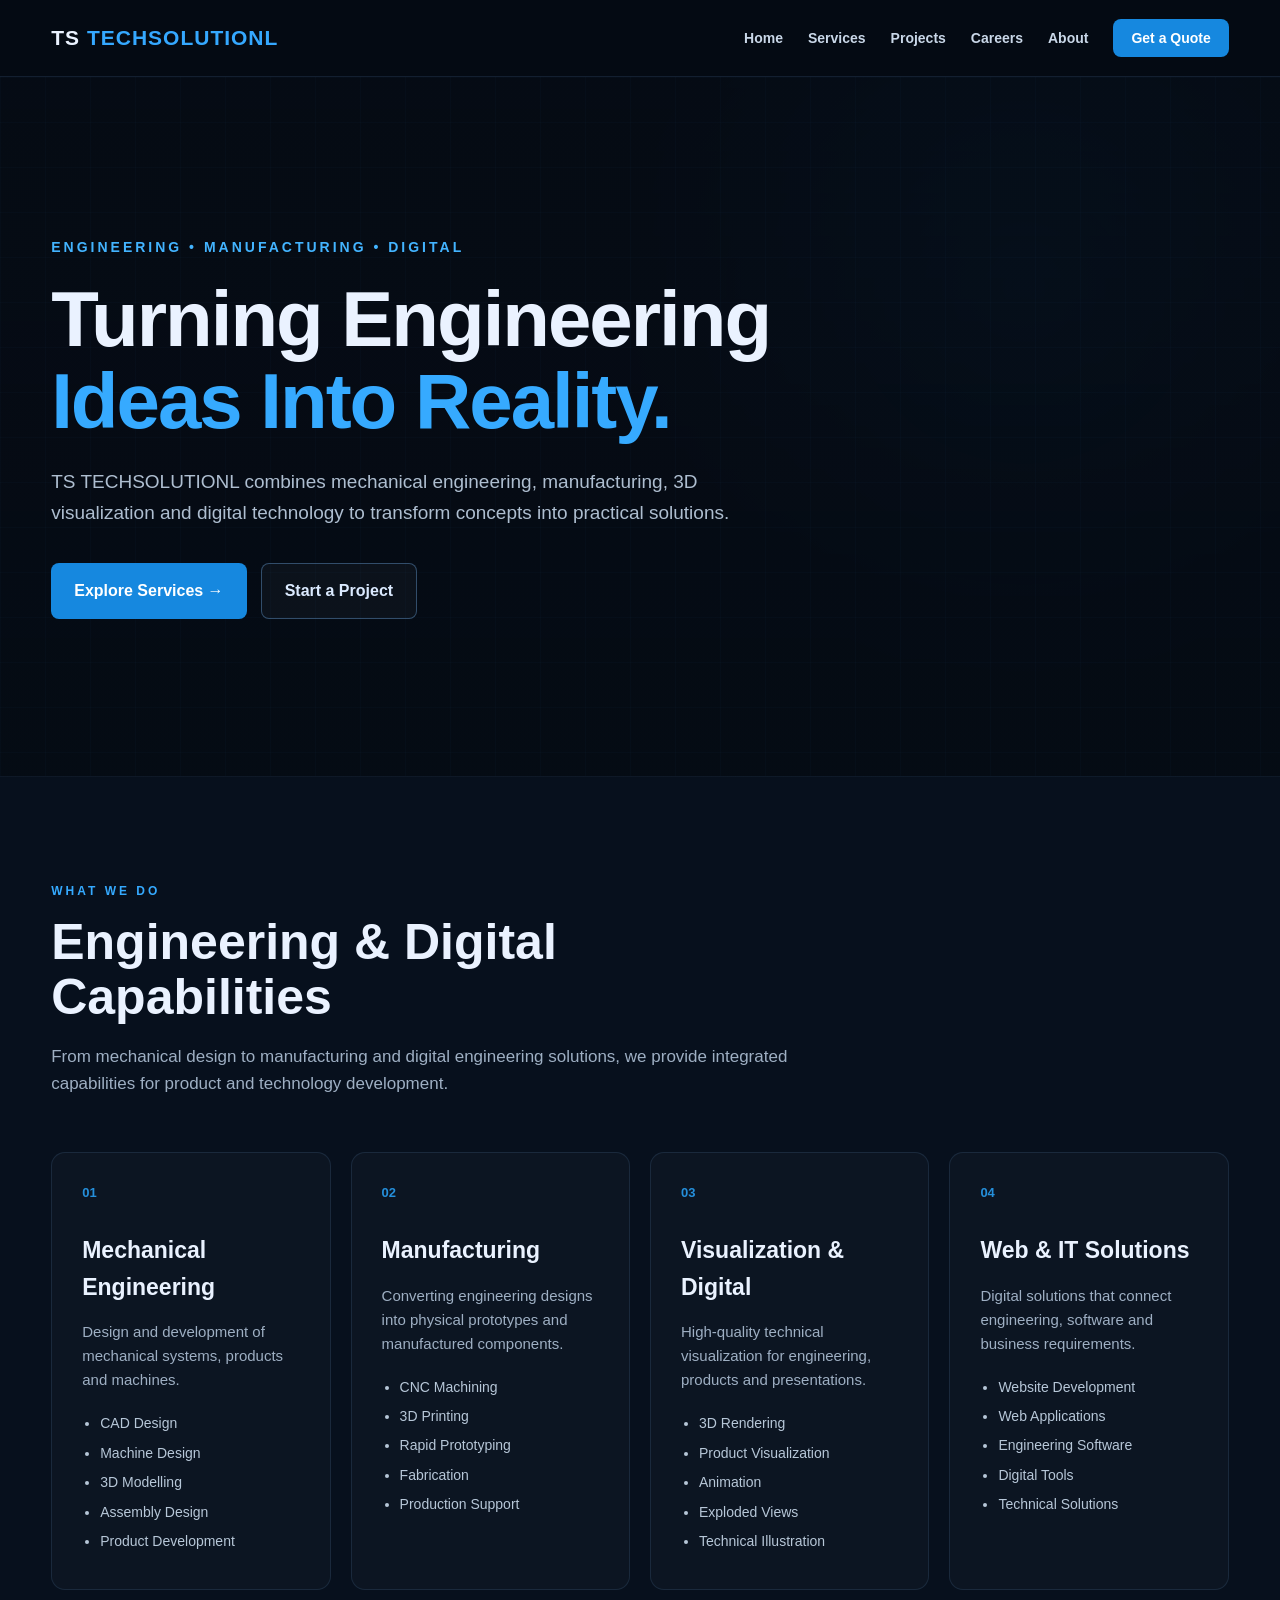
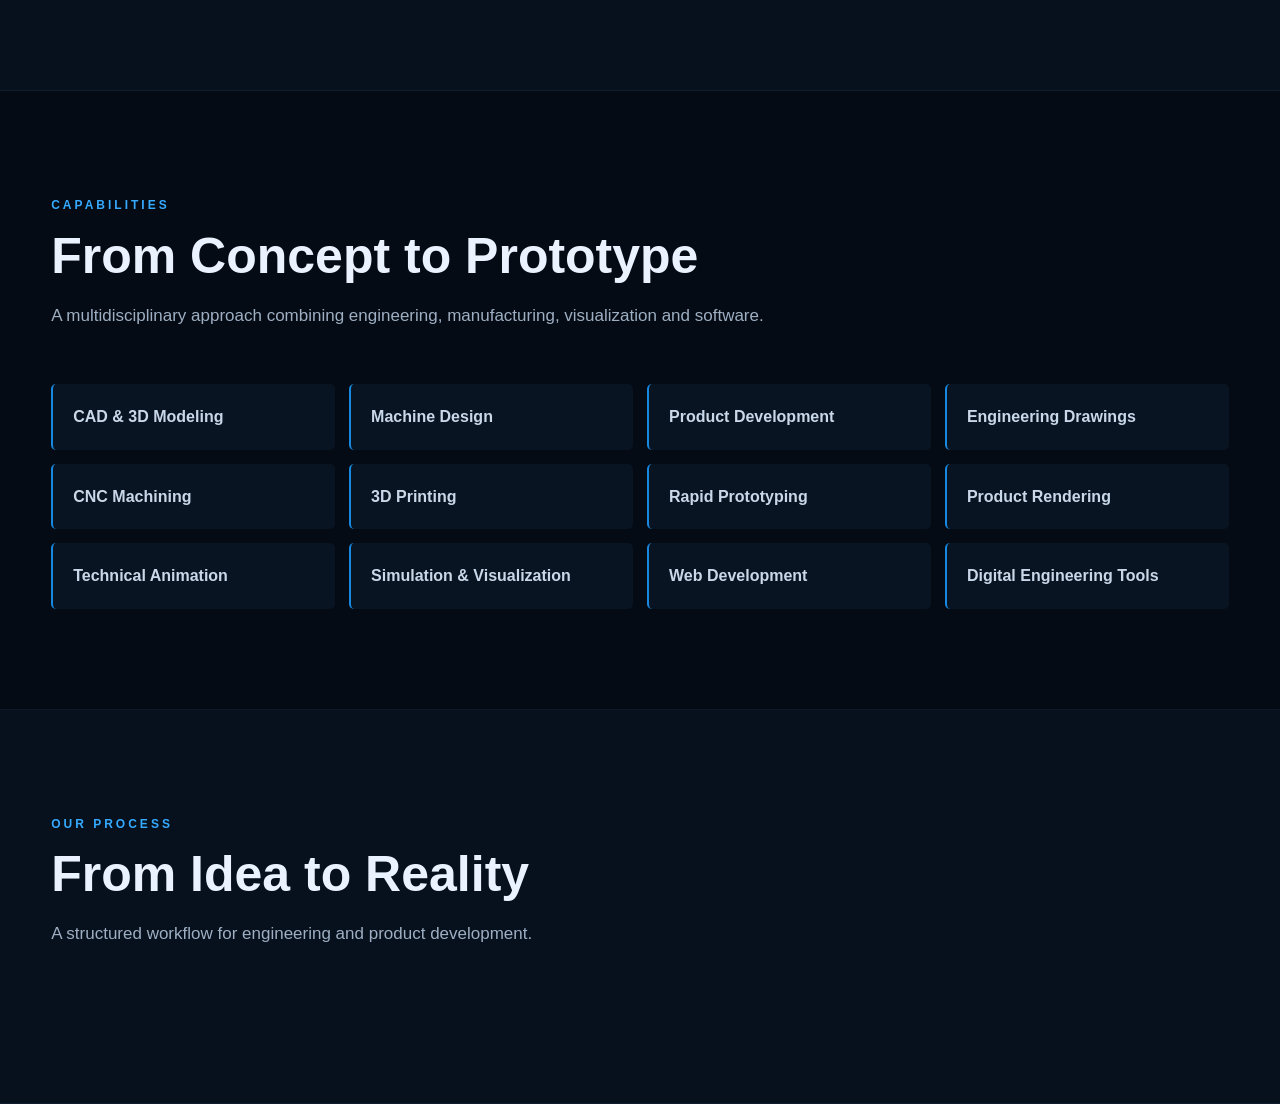
==== commit 34fe071a: "Update index.html" ====
--- a/index.html
+++ b/index.html
@@ -1,1567 +1,1060 @@
 <!DOCTYPE html>
 <html lang="en">
-
 <head>
-
   <meta charset="UTF-8">
 
-  <meta name="viewport"
-        content="width=device-width, initial-scale=1.0">
-
-  <meta name="description"
-        content="TS TECHSOLUTIONL — Mechanical Engineering, Manufacturing, Product Development, Visualization, Digital and Web Solutions.">
-
-  <meta name="keywords"
-        content="TS TECHSOLUTIONL, Mechanical Engineering, CAD Design, Machine Design, CNC, 3D Printing, Manufacturing, Product Development, 3D Visualization, Web Development">
-
-  <meta name="author"
-        content="TS TECHSOLUTIONL">
-
-  <meta name="theme-color"
-        content="#06111f">
-
-  <title>
-    TS TECHSOLUTIONL | Engineering • Manufacturing • Digital
-  </title>
-
+  <meta name="viewport" content="width=device-width, initial-scale=1.0">
+
+  <meta
+    name="description"
+    content="TS TECHSOLUTIONL — Mechanical Engineering, Manufacturing, Visualization and Digital Solutions."
+  >
+
+  <meta name="theme-color" content="#071426">
+
+  <title>TS TECHSOLUTIONL | Engineering • Manufacturing • Digital</title>
 
   <style>
-
-    /* =====================================================
-       RESET
-    ===================================================== */
-
     * {
       margin: 0;
       padding: 0;
       box-sizing: border-box;
+    }
+
+    html {
       scroll-behavior: smooth;
     }
 
-
-    /* =====================================================
-       VARIABLES
-    ===================================================== */
-
-    :root {
-
-      --background: #050b14;
-
-      --background-2: #071321;
-
-      --card: #0b1726;
-
-      --card-light: #0e1d30;
-
-      --blue: #1688ff;
-
-      --blue-light: #39adff;
-
-      --cyan: #27d9ff;
-
-      --white: #ffffff;
-
-      --text: #dce7f3;
-
-      --muted: #91a4b8;
-
-      --border: rgba(255,255,255,0.09);
-
-      --shadow:
-        0 25px 70px rgba(0,0,0,0.38);
-
-      --radius: 18px;
-    }
-
-
-    /* =====================================================
-       BODY
-    ===================================================== */
-
     body {
-
-      font-family:
-        Arial,
-        Helvetica,
-        sans-serif;
-
-      color: var(--white);
-
-      background:
-
-        radial-gradient(
-          circle at 80% 10%,
-          rgba(22,136,255,.13),
-          transparent 30%
-        ),
-
-        radial-gradient(
-          circle at 10% 50%,
-          rgba(39,217,255,.06),
-          transparent 25%
-        ),
-
-        var(--background);
-
+      font-family: Arial, Helvetica, sans-serif;
+      background: #050b14;
+      color: #eaf2ff;
       line-height: 1.6;
-
-      overflow-x: hidden;
-    }
-
+    }
 
     a {
-
+      text-decoration: none;
       color: inherit;
-
-      text-decoration: none;
-    }
-
+    }
 
     img {
-
       max-width: 100%;
-
       display: block;
     }
 
-
     .container {
-
-      width: min(1180px,92%);
-
+      width: min(1180px, 92%);
       margin: auto;
     }
 
-
-    section {
-
-      padding: 100px 0;
-
+    /* =========================
+       HEADER
+    ========================= */
+
+    header {
+      position: sticky;
+      top: 0;
+      z-index: 1000;
+      background: rgba(5, 11, 20, 0.94);
+      backdrop-filter: blur(15px);
+      border-bottom: 1px solid rgba(120, 180, 255, 0.12);
+    }
+
+    .nav {
+      min-height: 76px;
+      display: flex;
+      align-items: center;
+      justify-content: space-between;
+      gap: 25px;
+    }
+
+    .logo {
+      font-size: 21px;
+      font-weight: 800;
+      letter-spacing: 1px;
+      white-space: nowrap;
+    }
+
+    .logo span {
+      color: #35a8ff;
+    }
+
+    .nav-links {
+      display: flex;
+      align-items: center;
+      gap: 25px;
+      list-style: none;
+    }
+
+    .nav-links a {
+      color: #c9d7e8;
+      font-size: 14px;
+      font-weight: 600;
+      transition: 0.3s;
+    }
+
+    .nav-links a:hover {
+      color: #42b5ff;
+    }
+
+    .quote-btn {
+      padding: 11px 18px;
+      border-radius: 8px;
+      background: #1688df;
+      color: white !important;
+    }
+
+    .quote-btn:hover {
+      background: #31a8ff;
+    }
+
+    .menu-btn {
+      display: none;
+      background: transparent;
+      border: 0;
+      color: white;
+      font-size: 28px;
+      cursor: pointer;
+    }
+
+    /* =========================
+       HERO
+    ========================= */
+
+    .hero {
+      min-height: 700px;
+      display: flex;
+      align-items: center;
       position: relative;
-    }
-
-
-    .section-label {
-
-      color: var(--blue-light);
-
-      text-transform: uppercase;
-
-      letter-spacing: 3px;
-
-      font-size: 12px;
-
-      font-weight: 800;
-
-      margin-bottom: 12px;
-    }
-
-
-    .section-title {
-
-      font-size:
-        clamp(32px,5vw,54px);
-
-      line-height: 1.08;
-
-      letter-spacing: -1px;
-
-      margin-bottom: 20px;
-    }
-
-
-    .section-description {
-
-      max-width: 720px;
-
-      color: var(--muted);
-
-      font-size: 17px;
-    }
-
-
-    /* =====================================================
-       HEADER
-    ===================================================== */
-
-    header {
-
-      position: fixed;
-
-      top: 0;
-
-      left: 0;
-
-      width: 100%;
-
-      z-index: 1000;
-
-      background:
-        rgba(5,11,20,.82);
-
-      backdrop-filter: blur(18px);
-
-      border-bottom:
-        1px solid var(--border);
-    }
-
-
-    .nav {
-
-      min-height: 76px;
-
-      display: flex;
-
-      align-items: center;
-
-      justify-content: space-between;
-
-      gap: 25px;
-    }
-
-
-    .logo {
-
-      font-size: 21px;
-
-      font-weight: 900;
-
-      letter-spacing: .5px;
-
-      white-space: nowrap;
-    }
-
-
-    .logo span {
-
-      color: var(--blue-light);
-    }
-
-
-    .nav-links {
-
-      list-style: none;
-
-      display: flex;
-
-      align-items: center;
-
-      gap: 24px;
-    }
-
-
-    .nav-links a {
-
-      color: #c9d6e4;
-
-      font-size: 14px;
-
-      font-weight: 600;
-
-      transition: .3s;
-    }
-
-
-    .nav-links a:hover {
-
-      color: var(--blue-light);
-    }
-
-
-    .nav-cta {
-
-      padding: 11px 18px;
-
-      border-radius: 9px;
-
-      background: var(--blue);
-
-      color: white !important;
-    }
-
-
-    .nav-cta:hover {
-
-      background: var(--blue-light);
-    }
-
-
-    .menu-btn {
-
-      display: none;
-
-      border: none;
-
-      background: none;
-
-      color: white;
-
-      font-size: 28px;
-
-      cursor: pointer;
-    }
-
-
-    /* =====================================================
-       HERO
-    ===================================================== */
-
-    .hero {
-
-      min-height: 100vh;
-
-      display: flex;
-
-      align-items: center;
-
-      padding-top: 125px;
-
       overflow: hidden;
-    }
-
-
-    .hero-grid {
-
-      display: grid;
-
-      grid-template-columns:
-        1.08fr .92fr;
-
-      gap: 70px;
-
-      align-items: center;
-    }
-
-
-    .hero h1 {
-
-      font-size:
-        clamp(45px,7vw,82px);
-
-      line-height: .98;
-
-      letter-spacing: -3px;
-
-      margin-bottom: 25px;
-    }
-
-
-    .hero h1 span {
-
-      display: block;
-
       background:
         linear-gradient(
-          90deg,
-          white,
-          var(--blue-light)
+          rgba(5, 11, 20, 0.82),
+          rgba(5, 11, 20, 0.95)
+        ),
+        radial-gradient(
+          circle at 80% 30%,
+          rgba(0, 150, 255, 0.18),
+          transparent 35%
         );
-
-      -webkit-background-clip: text;
-
-      color: transparent;
-    }
-
+    }
+
+    .hero::before {
+      content: "";
+      position: absolute;
+      inset: 0;
+      opacity: 0.18;
+      background-image:
+        linear-gradient(rgba(70,150,220,.15) 1px, transparent 1px),
+        linear-gradient(90deg, rgba(70,150,220,.15) 1px, transparent 1px);
+      background-size: 45px 45px;
+      pointer-events: none;
+    }
+
+    .hero-content {
+      position: relative;
+      z-index: 2;
+      max-width: 850px;
+    }
+
+    .hero-label {
+      display: inline-block;
+      color: #43b4ff;
+      font-size: 14px;
+      font-weight: 700;
+      letter-spacing: 3px;
+      margin-bottom: 20px;
+    }
+
+    .hero h1 {
+      font-size: clamp(42px, 7vw, 78px);
+      line-height: 1.05;
+      margin-bottom: 25px;
+      letter-spacing: -2px;
+    }
+
+    .hero h1 span {
+      color: #36aaff;
+    }
 
     .hero p {
-
-      color: var(--muted);
-
-      font-size: 18px;
-
-      max-width: 680px;
-
+      max-width: 720px;
+      color: #aebed0;
+      font-size: 19px;
       margin-bottom: 35px;
     }
 
-
     .hero-buttons {
-
       display: flex;
-
       flex-wrap: wrap;
-
       gap: 14px;
     }
 
-
-    .btn {
-
+    .btn-primary,
+    .btn-secondary {
       display: inline-flex;
-
       align-items: center;
-
       justify-content: center;
-
-      gap: 8px;
-
       padding: 14px 23px;
-
+      border-radius: 8px;
+      font-weight: 700;
+      transition: 0.3s;
+    }
+
+    .btn-primary {
+      background: #1688df;
+      color: white;
+    }
+
+    .btn-primary:hover {
+      background: #35a9ff;
+      transform: translateY(-2px);
+    }
+
+    .btn-secondary {
+      border: 1px solid rgba(120, 190, 255, 0.35);
+      color: #dbeaff;
+      background: rgba(255,255,255,.03);
+    }
+
+    .btn-secondary:hover {
+      border-color: #35a9ff;
+      color: #35a9ff;
+    }
+
+    /* =========================
+       COMMON SECTIONS
+    ========================= */
+
+    section {
+      padding: 100px 0;
+      border-bottom: 1px solid rgba(120, 180, 255, 0.08);
+    }
+
+    .section-heading {
+      max-width: 760px;
+      margin-bottom: 55px;
+    }
+
+    .section-heading span {
+      color: #35aaff;
+      font-size: 12px;
+      font-weight: 800;
+      letter-spacing: 3px;
+    }
+
+    .section-heading h2 {
+      font-size: clamp(32px, 5vw, 50px);
+      line-height: 1.1;
+      margin: 12px 0 18px;
+    }
+
+    .section-heading p {
+      color: #9eafc3;
+      font-size: 17px;
+    }
+
+    /* =========================
+       SERVICES
+    ========================= */
+
+    .services {
+      background: #07101d;
+    }
+
+    .service-grid {
+      display: grid;
+      grid-template-columns: repeat(4, 1fr);
+      gap: 20px;
+    }
+
+    .service-card {
+      padding: 30px;
+      min-height: 300px;
+      border: 1px solid rgba(120, 190, 255, 0.12);
+      background: rgba(255,255,255,.025);
+      border-radius: 14px;
+      transition: 0.35s;
+    }
+
+    .service-card:hover {
+      transform: translateY(-7px);
+      border-color: rgba(50, 170, 255, 0.5);
+      background: rgba(30, 120, 190, 0.08);
+    }
+
+    .service-number {
+      color: #258fdb;
+      font-weight: 800;
+      font-size: 13px;
+      margin-bottom: 28px;
+    }
+
+    .service-card h3 {
+      font-size: 23px;
+      margin-bottom: 15px;
+    }
+
+    .service-card p {
+      color: #9eafc3;
+      font-size: 15px;
+    }
+
+    .service-card ul {
+      margin-top: 20px;
+      padding-left: 18px;
+      color: #b7c7d8;
+      font-size: 14px;
+    }
+
+    .service-card li {
+      margin-bottom: 7px;
+    }
+
+    /* =========================
+       CAPABILITIES
+    ========================= */
+
+    .capability-grid {
+      display: grid;
+      grid-template-columns: repeat(4, 1fr);
+      gap: 14px;
+    }
+
+    .capability {
+      padding: 20px;
+      border-left: 2px solid #1688df;
+      background: #091422;
+      color: #c9d8e9;
+      border-radius: 5px;
+      font-weight: 600;
+    }
+
+    /* =========================
+       PROCESS
+    ========================= */
+
+    .process {
+      background: #07101d;
+    }
+
+    .process-grid {
+      display: grid;
+      grid-template-columns: repeat(6, 1fr);
+      gap: 12px;
+    }
+
+    .process-step {
+      padding: 25px 15px;
+      text-align: center;
+      border: 1px solid rgba(100,180,240,.13);
       border-radius: 10px;
-
-      border: 1px solid var(--border);
-
+      background: #091522;
+    }
+
+    .process-step strong {
+      display: block;
+      font-size: 13px;
+      color: #35aaff;
+      margin-bottom: 10px;
+    }
+
+    .process-step span {
       font-weight: 700;
-
       font-size: 14px;
-
-      transition: .3s;
-    }
-
-
-    .btn-primary {
-
-      background: var(--blue);
-
-      border-color: var(--blue);
-    }
-
-
-    .btn-primary:hover {
-
-      background: var(--blue-light);
-
-      transform: translateY(-3px);
-    }
-
-
-    .btn-outline:hover {
-
-      border-color:
-        var(--blue-light);
-
-      color:
-        var(--blue-light);
-
-      transform:
-        translateY(-3px);
-    }
-
-
-    /* =====================================================
-       HERO VISUAL
-    ===================================================== */
-
-    .hero-visual {
-
-      min-height: 440px;
-
-      position: relative;
-
-      overflow: hidden;
-
-      border:
-        1px solid var(--border);
-
-      border-radius: 30px;
-
-      background:
-
-        linear-gradient(
-          135deg,
-          rgba(22,136,255,.15),
-          transparent 55%
-        ),
-
-        #081321;
-
-      box-shadow:
-        var(--shadow);
-    }
-
-
-    .technical-grid {
-
-      position: absolute;
-
-      inset: 0;
-
-      background-image:
-
-        linear-gradient(
-          rgba(255,255,255,.035) 1px,
-          transparent 1px
-        ),
-
-        linear-gradient(
-          90deg,
-          rgba(255,255,255,.035) 1px,
-          transparent 1px
-        );
-
-      background-size:
-        35px 35px;
-    }
-
-
-    .machine {
-
-      position: absolute;
-
-      inset: 13%;
-
-      border:
-        2px solid
-        rgba(57,173,255,.65);
-
+    }
+
+    /* =========================
+       PROJECTS
+    ========================= */
+
+    .project-grid {
+      display: grid;
+      grid-template-columns: repeat(3, 1fr);
+      gap: 22px;
+    }
+
+    .project-card {
+      min-height: 290px;
+      padding: 30px;
       border-radius: 14px;
-
-      transform:
-        perspective(700px)
-        rotateX(55deg)
-        rotateZ(-25deg);
-
-      box-shadow:
-
-        0 0 35px
-        rgba(22,136,255,.18),
-
-        inset 0 0 35px
-        rgba(22,136,255,.08);
-
-      animation:
-        machineFloat 5s ease-in-out infinite;
-    }
-
-
-    .machine::before {
-
-      content: "";
-
-      position: absolute;
-
-      width: 55%;
-
-      height: 55%;
-
-      left: 22%;
-
-      top: 22%;
-
-      border:
-        2px solid
-        rgba(39,217,255,.55);
-    }
-
-
-    .machine::after {
-
-      content: "";
-
-      position: absolute;
-
-      width: 25%;
-
-      height: 25%;
-
-      left: 38%;
-
-      top: 38%;
-
-      background:
-        rgba(22,136,255,.12);
-
-      border:
-        2px solid
-        rgba(39,217,255,.55);
-    }
-
-
-    @keyframes machineFloat {
-
-      0%,
-      100% {
-
-        transform:
-          perspective(700px)
-          rotateX(55deg)
-          rotateZ(-25deg)
-          translateY(0);
-      }
-
-      50% {
-
-        transform:
-          perspective(700px)
-          rotateX(55deg)
-          rotateZ(-25deg)
-          translateY(-14px);
-      }
-    }
-
-
-    .hero-badge {
-
-      position: absolute;
-
-      left: 25px;
-
-      right: 25px;
-
-      bottom: 25px;
-
-      padding: 16px;
-
-      background:
-        rgba(5,11,20,.82);
-
-      backdrop-filter:
-        blur(12px);
-
-      border:
-        1px solid var(--border);
-
-      border-radius: 13px;
-    }
-
-
-    .hero-badge strong {
-
-      display: block;
-
-      margin-bottom: 3px;
-    }
-
-
-    .hero-badge span {
-
-      color: var(--muted);
-
-      font-size: 13px;
-    }
-
-
-    /* =====================================================
-       STATS
-    ===================================================== */
-
-    .stats {
-
-      padding: 35px 0;
-
-      border-top:
-        1px solid var(--border);
-
-      border-bottom:
-        1px solid var(--border);
-
-      background:
-        rgba(255,255,255,.015);
-    }
-
-
-    .stats-grid {
-
-      display: grid;
-
-      grid-template-columns:
-        repeat(4,1fr);
-
-      gap: 20px;
-    }
-
-
-    .stat {
-
-      text-align: center;
-    }
-
-
-    .stat strong {
-
-      display: block;
-
-      color:
-        var(--blue-light);
-
-      font-size: 32px;
-    }
-
-
-    .stat span {
-
-      color: var(--muted);
-
-      font-size: 13px;
-    }
-
-
-    /* =====================================================
-       SERVICES
-    ===================================================== */
-
-    .services-grid {
-
-      display: grid;
-
-      grid-template-columns:
-        repeat(4,1fr);
-
-      gap: 18px;
-
-      margin-top: 50px;
-    }
-
-
-    .service-card {
-
-      min-height: 300px;
-
-      padding: 30px;
-
-      position: relative;
-
-      overflow: hidden;
-
-      border:
-        1px solid var(--border);
-
-      border-radius:
-        var(--radius);
-
       background:
         linear-gradient(
           145deg,
-          var(--card-light),
-          var(--card)
+          rgba(25,110,180,.15),
+          rgba(255,255,255,.025)
         );
-
-      transition: .35s;
-    }
-
-
-    .service-card::before {
-
-      content: "";
-
-      position: absolute;
-
-      width: 120px;
-
-      height: 120px;
-
-      right: -50px;
-
-      top: -50px;
-
-      border-radius: 50%;
-
+      border: 1px solid rgba(110,180,240,.13);
+      display: flex;
+      flex-direction: column;
+      justify-content: flex-end;
+    }
+
+    .project-card small {
+      color: #35aaff;
+      margin-bottom: 10px;
+      font-weight: 700;
+      letter-spacing: 1px;
+    }
+
+    .project-card h3 {
+      font-size: 25px;
+      margin-bottom: 10px;
+    }
+
+    .project-card p {
+      color: #9eafc3;
+    }
+
+    /* =========================
+       ABOUT
+    ========================= */
+
+    .about {
+      background: #07101d;
+    }
+
+    .about-grid {
+      display: grid;
+      grid-template-columns: 1.1fr .9fr;
+      gap: 60px;
+      align-items: center;
+    }
+
+    .about-text h3 {
+      font-size: 32px;
+      margin-bottom: 20px;
+    }
+
+    .about-text p {
+      color: #a5b5c8;
+      margin-bottom: 18px;
+    }
+
+    .about-points {
+      display: grid;
+      gap: 14px;
+    }
+
+    .about-point {
+      padding: 20px;
+      background: #091522;
+      border: 1px solid rgba(110,180,240,.12);
+      border-radius: 10px;
+    }
+
+    .about-point strong {
+      display: block;
+      color: #35aaff;
+      margin-bottom: 5px;
+    }
+
+    .about-point span {
+      color: #b5c4d5;
+      font-size: 14px;
+    }
+
+    /* =========================
+       CAREERS
+    ========================= */
+
+    .careers {
       background:
-        rgba(22,136,255,.12);
-    }
-
-
-    .service-card:hover {
-
-      transform:
-        translateY(-8px);
-
-      border-color:
-        rgba(57,173,255,.5);
-
-      box-shadow:
-        var(--shadow);
-    }
-
-
-    .service-icon {
-
-      width: 55px;
-
-      height: 55px;
-
+        radial-gradient(
+          circle at 90% 20%,
+          rgba(0,130,220,.13),
+          transparent 35%
+        ),
+        #050b14;
+    }
+
+    .career-grid {
       display: grid;
-
-      place-items: center;
-
-      border-radius: 13px;
-
-      background:
-        rgba(22,136,255,.1);
-
-      border:
-        1px solid
-        rgba(57,173,255,.25);
-
-      font-size: 25px;
-
+      grid-template-columns: repeat(3, 1fr);
+      gap: 20px;
+    }
+
+    .career-card {
+      padding: 28px;
+      border: 1px solid rgba(100,180,240,.13);
+      background: rgba(255,255,255,.025);
+      border-radius: 12px;
+      transition: .3s;
+    }
+
+    .career-card:hover {
+      border-color: rgba(50,170,255,.45);
+      transform: translateY(-5px);
+    }
+
+    .career-card h3 {
+      font-size: 19px;
+      margin-bottom: 12px;
+    }
+
+    .career-card p {
+      color: #9eafc3;
+      font-size: 14px;
+    }
+
+    .career-apply {
+      margin-top: 40px;
+      padding: 35px;
+      text-align: center;
+      border-radius: 14px;
+      border: 1px solid rgba(60,170,255,.2);
+      background: rgba(20,100,160,.07);
+    }
+
+    .career-apply h3 {
+      font-size: 28px;
+      margin-bottom: 8px;
+    }
+
+    .career-apply p {
+      color: #9eafc3;
+      margin-bottom: 22px;
+    }
+
+    /* =========================
+       CONTACT
+    ========================= */
+
+    .contact {
+      background: #07101d;
+    }
+
+    .contact-box {
+      max-width: 760px;
+      margin: auto;
+      text-align: center;
+      padding: 55px 30px;
+      border: 1px solid rgba(90,180,255,.16);
+      border-radius: 16px;
+      background: rgba(255,255,255,.025);
+    }
+
+    .contact-box h3 {
+      font-size: 32px;
+      margin-bottom: 15px;
+    }
+
+    .contact-box p {
+      color: #9eafc3;
       margin-bottom: 25px;
     }
 
-
-    .service-card h3 {
-
-      font-size: 21px;
-
-      margin-bottom: 13px;
-    }
-
-
-    .service-card p {
-
-      color: var(--muted);
-
+    .email-link {
+      display: inline-block;
+      color: #39acff;
+      font-size: 19px;
+      font-weight: 700;
+      margin-bottom: 28px;
+    }
+
+    /* =========================
+       FOOTER
+    ========================= */
+
+    footer {
+      padding: 55px 0 25px;
+      background: #03070d;
+    }
+
+    .footer-grid {
+      display: grid;
+      grid-template-columns: 1.5fr 1fr 1fr;
+      gap: 40px;
+      padding-bottom: 40px;
+      border-bottom: 1px solid rgba(120,180,255,.1);
+    }
+
+    .footer-brand p {
+      color: #8799ad;
+      margin-top: 15px;
+      max-width: 450px;
+    }
+
+    .footer-column h4 {
+      margin-bottom: 15px;
+      font-size: 15px;
+    }
+
+    .footer-column a {
+      display: block;
+      color: #899bae;
+      margin-bottom: 9px;
       font-size: 14px;
-
-      margin-bottom: 25px;
-    }
-
-
-    .service-link {
-
-      color:
-        var(--blue-light);
-
+    }
+
+    .footer-column a:hover {
+      color: #35aaff;
+    }
+
+    .copyright {
+      padding-top: 22px;
+      color: #647589;
       font-size: 13px;
-
-      font-weight: 700;
-    }
-
-
-    /* =====================================================
-       CAPABILITIES
-    ===================================================== */
-
-    .capabilities {
-
-      background:
-        #07111e;
-    }
-
-
-    .cap-grid {
-
-      display: grid;
-
-      grid-template-columns:
-        repeat(3,1fr);
-
-      gap: 12px;
-
-      margin-top: 45px;
-    }
-
-
-    .cap {
-
-      padding: 18px;
-
-      border:
-        1px solid var(--border);
-
-      background:
-        rgba(255,255,255,.025);
-
-      border-radius: 10px;
-
-      color: #d8e5f2;
-
-      transition: .25s;
-    }
-
-
-    .cap:hover {
-
-      border-color:
-        rgba(57,173,255,.5);
-
-      transform:
-        translateY(-3px);
-    }
-
-
-    .cap span {
-
-      color:
-        var(--blue-light);
-
-      margin-right: 9px;
-    }
-
-
-    /* =====================================================
-       PROCESS
-    ===================================================== */
-
-    .process-grid {
-
-      display: grid;
-
-      grid-template-columns:
-        repeat(6,1fr);
-
-      gap: 10px;
-
-      margin-top: 55px;
-    }
-
-
-    .process-step {
-
       text-align: center;
     }
 
-
-    .process-number {
-
-      width: 55px;
-
-      height: 55px;
-
-      margin:
-        auto auto 15px;
-
-      display: grid;
-
-      place-items: center;
-
-      border-radius: 50%;
-
-      color:
-        var(--blue-light);
-
-      background:
-        rgba(22,136,255,.1);
-
-      border:
-        1px solid
-        rgba(57,173,255,.4);
-
-      font-weight: 800;
-    }
-
-
-    .process-step h3 {
-
-      font-size: 15px;
-    }
-
-
-    .process-step p {
-
-      color:
-        var(--muted);
-
-      font-size: 12px;
-
-      margin-top: 5px;
-    }
-
-
-    /* =====================================================
-       PROJECTS
-    ===================================================== */
-
-    .projects {
-
-      background:
-        #07111e;
-    }
-
-
-    .project-grid {
-
-      display: grid;
-
-      grid-template-columns:
-        repeat(3,1fr);
-
-      gap: 20px;
-
-      margin-top: 50px;
-    }
-
-
-    .project-card {
-
-      overflow: hidden;
-
-      background:
-        var(--card);
-
-      border:
-        1px solid var(--border);
-
-      border-radius:
-        var(--radius);
-
-      transition: .35s;
-    }
-
-
-    .project-card:hover {
-
-      transform:
-        translateY(-7px);
-
-      border-color:
-        rgba(57,173,255,.45);
-    }
-
-
-    .project-image {
-
-      height: 220px;
-
-      display: grid;
-
-      place-items: center;
-
-      position: relative;
-
-      overflow: hidden;
-
-      background:
-
-        linear-gradient(
-          135deg,
-          rgba(22,136,255,.2),
-          rgba(5,11,20,.9)
-        );
-    }
-
-
-    .project-image::before {
-
-      content:
-        "ENGINEERING";
-
-      position: absolute;
-
-      font-size: 43px;
-
-      font-weight: 900;
-
-      letter-spacing: 5px;
-
-      color:
-        rgba(255,255,255,.045);
-
-      transform:
-        rotate(-20deg);
-    }
-
-
-    .project-symbol {
-
-      position: relative;
-
-      z-index: 2;
-
-      font-size: 65px;
-    }
-
-
-    .project-content {
-
-      padding: 25px;
-    }
-
-
-    .project-content h3 {
-
-      margin-bottom: 9px;
-    }
-
-
-    .project-content p {
-
-      color:
-        var(--muted);
-
-      font-size: 14px;
-
-      margin-bottom: 17px;
-    }
-
-
-    .tag {
-
-      display: inline-block;
-
-      padding: 5px 9px;
-
-      margin: 2px;
-
-      border:
-        1px solid var(--border);
-
-      border-radius: 6px;
-
-      color:
-        var(--blue-light);
-
-      font-size: 11px;
-    }
-
-
-    /* =====================================================
-       CAREERS
-    ===================================================== */
-
-    .careers-header {
-
-      margin-bottom: 45px;
-    }
-
-
-    .careers-banner {
-
-      padding: 45px;
-
-      margin-bottom: 30px;
-
-      border:
-        1px solid
-        rgba(57,173,255,.2);
-
-      border-radius: 25px;
-
-      background:
-
-        linear-gradient(
-          120deg,
-          rgba(22,136,255,.15),
-          rgba(39,217,255,.04)
-        ),
-
-        var(--card);
-    }
-
-
-    .careers-banner h3 {
-
-      font-size: 30px;
-
-      margin-bottom: 12px;
-    }
-
-
-    .careers-banner p {
-
-      color:
-        var(--muted);
-
-      max-width: 750px;
-    }
-
-
-    .jobs {
-
-      display: grid;
-
-      grid-template-columns:
-        repeat(2,1fr);
-
-      gap: 15px;
-    }
-
-
-    .job {
-
-      padding: 25px;
-
-      border:
-        1px solid var(--border);
-
-      border-radius: 14px;
-
-      background:
-        rgba(255,255,255,.025);
-
-      transition: .3s;
-    }
-
-
-    .job:hover {
-
-      border-color:
-        rgba(57,173,255,.45);
-
-      transform:
-        translateY(-3px);
-    }
-
-
-    .job h3 {
-
-      margin-bottom: 8px;
-    }
-
-
-    .job p {
-
-      color:
-        var(--muted);
-
-      font-size: 13px;
-
-      margin-bottom: 15px;
-    }
-
-
-    .job small {
-
-      color:
-        var(--blue-light);
-    }
-
-
-    .career-cta {
-
-      margin-top: 25px;
-
-      padding: 28px;
-
-      display: flex;
-
-      align-items: center;
-
-      justify-content: space-between;
-
-      gap: 20px;
-
-      border:
-        1px solid var(--border);
-
-      border-radius: 15px;
-    }
-
-
-    .career-cta p {
-
-      color:
-        var(--muted);
-
-      font-size: 14px;
-    }
-
-
-    /* =====================================================
-       ABOUT
-    ===================================================== */
-
-    .about-grid {
-
-      display: grid;
-
-      grid-template-columns:
-        1fr 1fr;
-
-      gap: 70px;
-
-      align-items: center;
-    }
-
-
-    .about-box {
-
-      padding: 35px;
-
-      border:
-        1px solid var(--border);
-
-      border-radius: 20px;
-
-      background:
-        linear-gradient(
-          145deg,
-          var(--card-light),
-          var(--card)
-        );
-    }
-
-
-    .about-box h3 {
-
-      font-size: 27px;
-
-      margin-bottom: 15px;
-    }
-
-
-    .about-box p {
-
-      color:
-        var(--muted);
-
-      margin-bottom: 15px;
-    }
-
-
-    .values {
-
-      display: grid;
-
-      gap: 13px;
-
-      margin-top: 25px;
-    }
-
-
-    .value {
-
-      padding: 17px;
-
-      border-left:
-        3px solid var(--blue);
-
-      background:
-        rgba(255,255,255,.025);
-    }
-
-
-    .value strong {
-
-      display: block;
-
-      margin-bottom: 3px;
-    }
-
-
-    .value span {
-
-      color:
-        var(--muted);
-
-      font-size: 13px;
-    }
-
-
-    /* =====================================================
-       CONTACT
-    ===================================================== */
-
-    .contact {
-
-      background:
-        #07111e;
-    }
-
-
-    .contact-grid {
-
-      display: grid;
-
-      grid-template-columns:
-        .8fr 1.2fr;
-
-      gap: 50px;
-
-      margin-top: 50px;
-    }
-
-
-    .contact-info {
-
-      display: grid;
-
-      gap: 14px;
-    }
-
-
-    .contact-item {
-
-      padding: 20px;
-
-      border:
-        1px solid var(--border);
-
-      border-radius: 13px;
-
-      background:
-        rgba(255,255,255,.025);
-    }
-
-
-    .contact-item strong {
-
-      display: block;
-
-      margin-bottom: 4px;
-    }
-
-
-    .contact-item span {
-
-      color:
-        var(--muted);
-
-      font-size: 14px;
-    }
-
-
-    form {
-
-      display: grid;
-
-      gap: 14px;
-    }
-
-
-    .form-row {
-
-      display: grid;
-
-      grid-template-columns:
-        1fr 1fr;
-
-      gap: 14px;
-    }
-
-
-    input,
-    textarea,
-    select {
-
-      width: 100%;
-
-      padding: 14px;
-
-      color: white;
-
-      outline: none;
-
-      border:
-        1px solid var(--border);
-
-      border-radius: 10px;
-
-      background:
-        #091625;
-
-      font-family: inherit;
-    }
-
-
-    input:focus,
-    textarea:focus,
-    select:focus {
-
-      border-color:
-        var(--blue-light);
-    }
-
-
-    textarea {
-
-      min-height: 150px;
-
-      resize: vertical;
-    }
-
-
-    /* =====================================================
-       FOOTER
-    ===================================================== */
-
-    footer {
-
-      padding:
-        55px 0 25px;
-
-      border-top:
-        1px solid var(--border);
-    }
-
-
-    .footer-grid {
-
-      display: grid;
-
-      grid-template-columns:
-        1.5fr 1fr 1fr 1fr;
-
-      gap: 40px;
-
-      margin-bottom: 40px;
-    }
-
-
-    .footer-brand p {
-
-      color:
-        var(--muted);
-
-      max-width: 350px;
-
-      margin-top: 15px;
-
-      font-size: 14px;
-    }
-
-
-    footer h4 {
-
-      margin-bottom: 15px;
-    }
-
-
-    footer ul {
-
-      list-style: none;
-
-      display: grid;
-
-      gap: 9px;
-    }
-
-
-    footer li {
-
-      color:
-        var(--muted);
-
-      font-size: 13px;
-    }
-
-
-    footer li a:hover {
-
-      color:
-        var(--blue-light);
-    }
-
-
-    .copyright {
-
-      padding-top: 22px;
-
-      border-top:
-        1px solid var(--border);
-
-      color:
-        #708196;
-
-      font-size: 12px;
-
-      text-align: center;
-    }
-
-
-    /* =====================================================
-       ANIMATION
-    ===================================================== */
-
-    .reveal {
-
-      opacity: 0;
-
-      transform:
-        translateY(25px);
-
-      transition:
-        .7s ease;
-    }
-
-
-    .reveal.active {
-
-      opacity: 1;
-
-      transform:
-        translateY(0);
-    }
-
-
-    /* ====================+    /* =========================
+       MOBILE
+    ========================= */
+
+    @media (max-width: 1000px) {
+
+      .service-grid {
+        grid-template-columns: repeat(2, 1fr);
+      }
+
+      .capability-grid {
+        grid-template-columns: repeat(2, 1fr);
+      }
+
+      .process-grid {
+        grid-template-columns: repeat(3, 1fr);
+      }
+
+      .career-grid {
+        grid-template-columns: repeat(2, 1fr);
+      }
+
+      .about-grid {
+        grid-template-columns: 1fr;
+      }
+    }
+
+    @media (max-width: 760px) {
+
+      .nav {
+        min-height: 68px;
+      }
+
+      .menu-btn {
+        display: block;
+      }
+
+      .nav-links {
+        position: absolute;
+        top: 68px;
+        left: 0;
+        right: 0;
+        display: none;
+        flex-direction: column;
+        align-items: stretch;
+        gap: 0;
+        background: #07101d;
+        border-bottom: 1px solid rgba(100,180,240,.15);
+      }
+
+      .nav-links.active {
+        display: flex;
+      }
+
+      .nav-links li a {
+        display: block;
+        padding: 15px 5%;
+        border-top: 1px solid rgba(100,180,240,.07);
+      }
+
+      .quote-btn {
+        margin: 10px 5%;
+        text-align: center;
+      }
+
+      .hero {
+        min-height: 620px;
+      }
+
+      .hero p {
+        font-size: 16px;
+      }
+
+      section {
+        padding: 75px 0;
+      }
+
+      .service-grid,
+      .project-grid,
+      .career-grid,
+      .capability-grid {
+        grid-template-columns: 1fr;
+      }
+
+      .process-grid {
+        grid-template-columns: repeat(2, 1fr);
+      }
+
+      .footer-grid {
+        grid-template-columns: 1fr;
+      }
+    }
+
+    @media (max-width: 480px) {
+
+      .logo {
+        font-size: 17px;
+      }
+
+      .hero h1 {
+        font-size: 43px;
+      }
+
+      .hero-buttons {
+        flex-direction: column;
+      }
+
+      .btn-primary,
+      .btn-secondary {
+        width: 100%;
+      }
+
+      .process-grid {
+        grid-template-columns: 1fr;
+      }
+
+      .contact-box {
+        padding: 40px 20px;
+      }
+
+      .email-link {
+        font-size: 16px;
+        word-break: break-word;
+      }
+    }
+  </style>
+</head>
+
+<body>
+
+  <!-- =========================
+       HEADER
+  ========================== -->
+
+  <header>
+    <div class="container nav">
+
+      <a href="#home" class="logo">
+        TS <span>TECHSOLUTIONL</span>
+      </a>
+
+      <button class="menu-btn" id="menuBtn" aria-label="Open menu">
+        ☰
+      </button>
+
+      <ul class="nav-links" id="navLinks">
+
+        <li>
+          <a href="#home">Home</a>
+        </li>
+
+        <li>
+          <a href="#services">Services</a>
+        </li>
+
+        <li>
+          <a href="#projects">Projects</a>
+        </li>
+
+        <li>
+          <a href="#careers">Careers</a>
+        </li>
+
+        <li>
+          <a href="#about">About</a>
+        </li>
+
+        <li>
+          <a href="#contact" class="quote-btn">
+            Get a Quote
+          </a>
+        </li>
+
+      </ul>
+
+    </div>
+  </header>
+
+
+  <!-- =========================
+       HERO
+  ========================== -->
+
+  <main>
+
+    <section class="hero" id="home">
+
+      <div class="container">
+
+        <div class="hero-content">
+
+          <span class="hero-label">
+            ENGINEERING • MANUFACTURING • DIGITAL
+          </span>
+
+          <h1>
+            Turning Engineering
+            <span>Ideas Into Reality.</span>
+          </h1>
+
+          <p>
+            TS TECHSOLUTIONL combines mechanical engineering,
+            manufacturing, 3D visualization and digital technology
+            to transform concepts into practical solutions.
+          </p>
+
+          <div class="hero-buttons">
+
+            <a href="#services" class="btn-primary">
+              Explore Services →
+            </a>
+
+            <a href="#contact" class="btn-secondary">
+              Start a Project
+            </a>
+
+          </div>
+
+        </div>
+
+      </div>
+
+    </section>
+
+
+    <!-- =========================
+         SERVICES
+    ========================== -->
+
+    <section class="services" id="services">
+
+      <div class="container">
+
+        <div class="section-heading">
+
+          <span>WHAT WE DO</span>
+
+          <h2>
+            Engineering & Digital Capabilities
+          </h2>
+
+          <p>
+            From mechanical design to manufacturing and digital
+            engineering solutions, we provide integrated capabilities
+            for product and technology development.
+          </p>
+
+        </div>
+
+
+        <div class="service-grid">
+
+          <div class="service-card">
+
+            <div class="service-number">01</div>
+
+            <h3>
+              Mechanical Engineering
+            </h3>
+
+            <p>
+              Design and development of mechanical systems,
+              products and machines.
+            </p>
+
+            <ul>
+              <li>CAD Design</li>
+              <li>Machine Design</li>
+              <li>3D Modelling</li>
+              <li>Assembly Design</li>
+              <li>Product Development</li>
+            </ul>
+
+          </div>
+
+
+          <div class="service-card">
+
+            <div class="service-number">02</div>
+
+            <h3>
+              Manufacturing
+            </h3>
+
+            <p>
+              Converting engineering designs into physical
+              prototypes and manufactured components.
+            </p>
+
+            <ul>
+              <li>CNC Machining</li>
+              <li>3D Printing</li>
+              <li>Rapid Prototyping</li>
+              <li>Fabrication</li>
+              <li>Production Support</li>
+            </ul>
+
+          </div>
+
+
+          <div class="service-card">
+
+            <div class="service-number">03</div>
+
+            <h3>
+              Visualization & Digital
+            </h3>
+
+            <p>
+              High-quality technical visualization for engineering,
+              products and presentations.
+            </p>
+
+            <ul>
+              <li>3D Rendering</li>
+              <li>Product Visualization</li>
+              <li>Animation</li>
+              <li>Exploded Views</li>
+              <li>Technical Illustration</li>
+            </ul>
+
+          </div>
+
+
+          <div class="service-card">
+
+            <div class="service-number">04</div>
+
+            <h3>
+              Web & IT Solutions
+            </h3>
+
+            <p>
+              Digital solutions that connect engineering,
+              software and business requirements.
+            </p>
+
+            <ul>
+              <li>Website Development</li>
+              <li>Web Applications</li>
+              <li>Engineering Software</li>
+              <li>Digital Tools</li>
+              <li>Technical Solutions</li>
+            </ul>
+
+          </div>
+
+        </div>
+
+      </div>
+
+    </section>
+
+
+    <!-- =========================
+         CAPABILITIES
+    ========================== -->
+
+    <section id="capabilities">
+
+      <div class="container">
+
+        <div class="section-heading">
+
+          <span>CAPABILITIES</span>
+
+          <h2>
+            From Concept to Prototype
+          </h2>
+
+          <p>
+            A multidisciplinary approach combining engineering,
+            manufacturing, visualization and software.
+          </p>
+
+        </div>
+
+
+        <div class="capability-grid">
+
+          <div class="capability">
+            CAD & 3D Modeling
+          </div>
+
+          <div class="capability">
+            Machine Design
+          </div>
+
+          <div class="capability">
+            Product Development
+          </div>
+
+          <div class="capability">
+            Engineering Drawings
+          </div>
+
+          <div class="capability">
+            CNC Machining
+          </div>
+
+          <div class="capability">
+            3D Printing
+          </div>
+
+          <div class="capability">
+            Rapid Prototyping
+          </div>
+
+          <div class="capability">
+            Product Rendering
+          </div>
+
+          <div class="capability">
+            Technical Animation
+          </div>
+
+          <div class="capability">
+            Simulation & Visualization
+          </div>
+
+          <div class="capability">
+            Web Development
+          </div>
+
+          <div class="capability">
+            Digital Engineering Tools
+          </div>
+
+        </div>
+
+      </div>
+
+    </section>
+
+
+    <!-- =========================
+         PROCESS
+    ========================== -->
+
+    <section class="process" id="process">
+
+      <div class="container">
+
+        <div class="section-heading">
+
+          <span>OUR PROCESS</span>
+
+          <h2>
+            From Idea to Reality
+          </h2>
+
+          <p>
+            A structured workflow for engineering and product
+            development.
+          </p>
+
+        </div>
+
+
+      
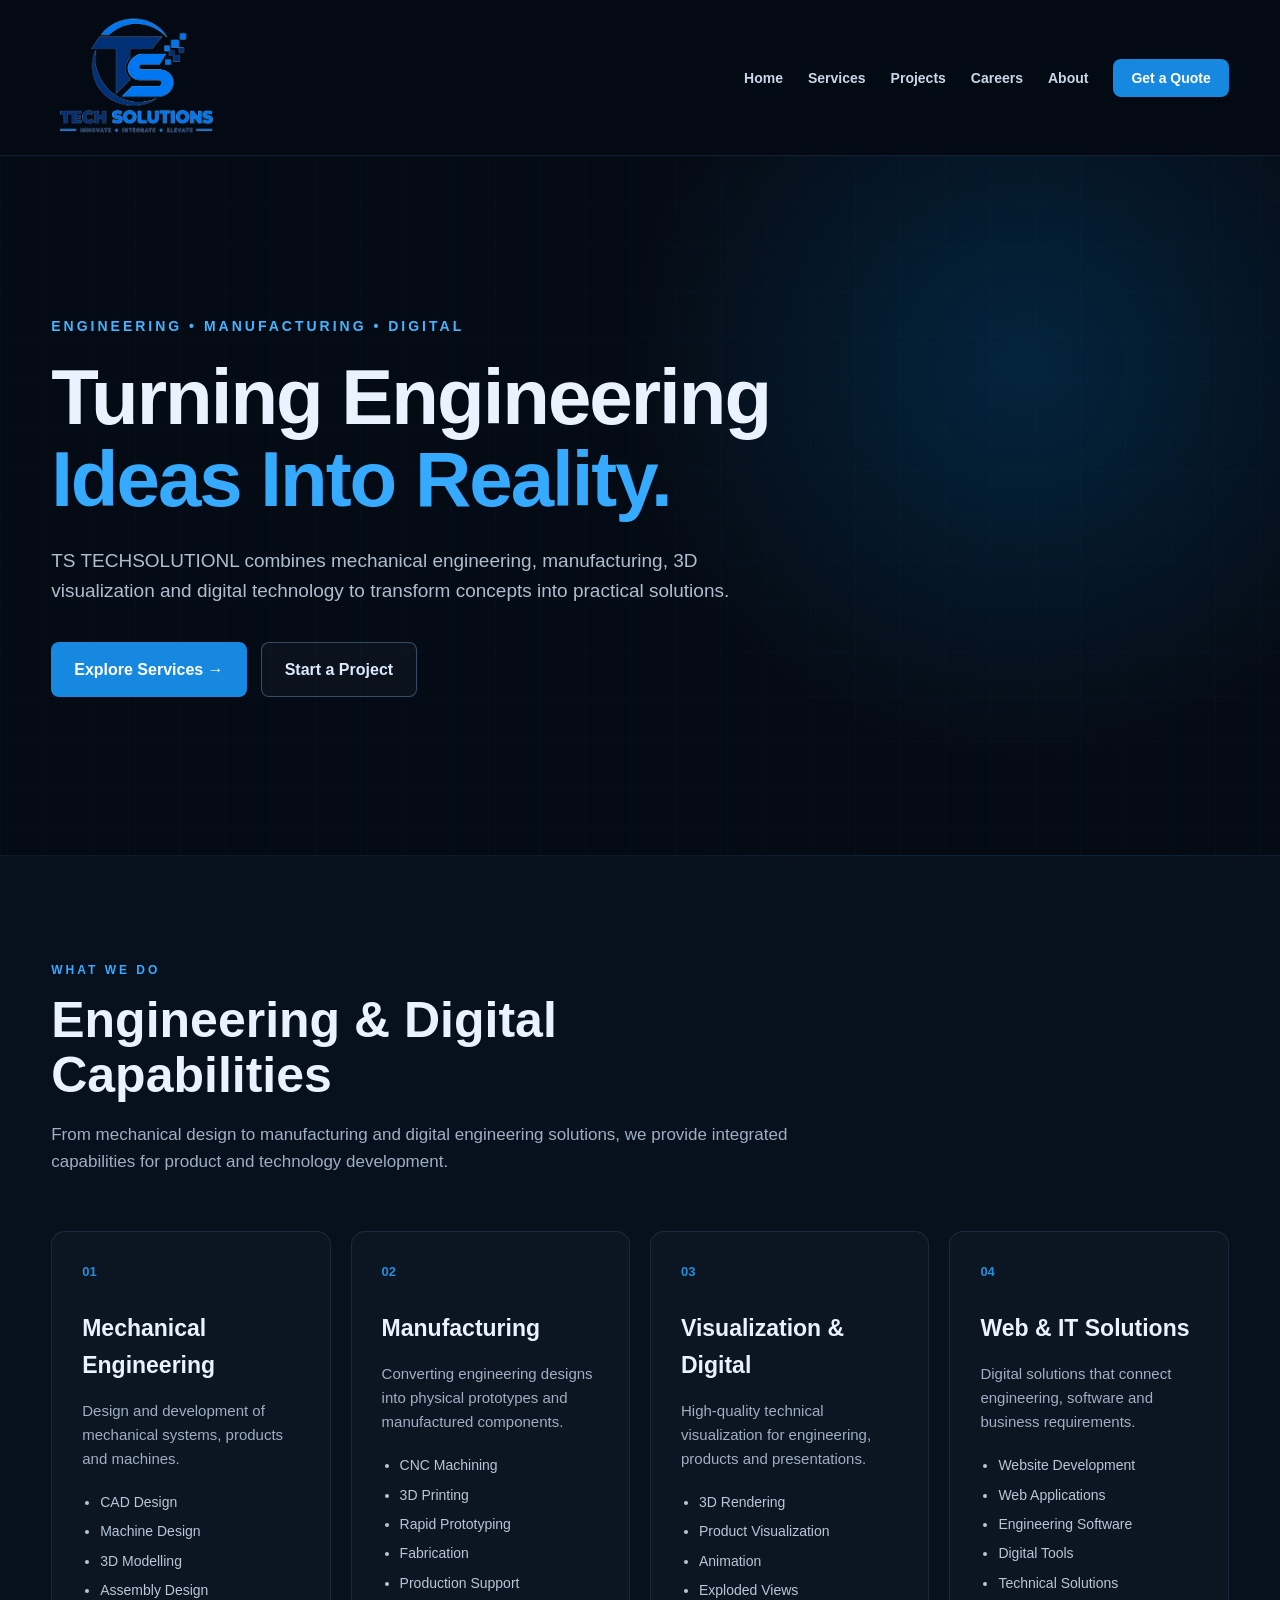
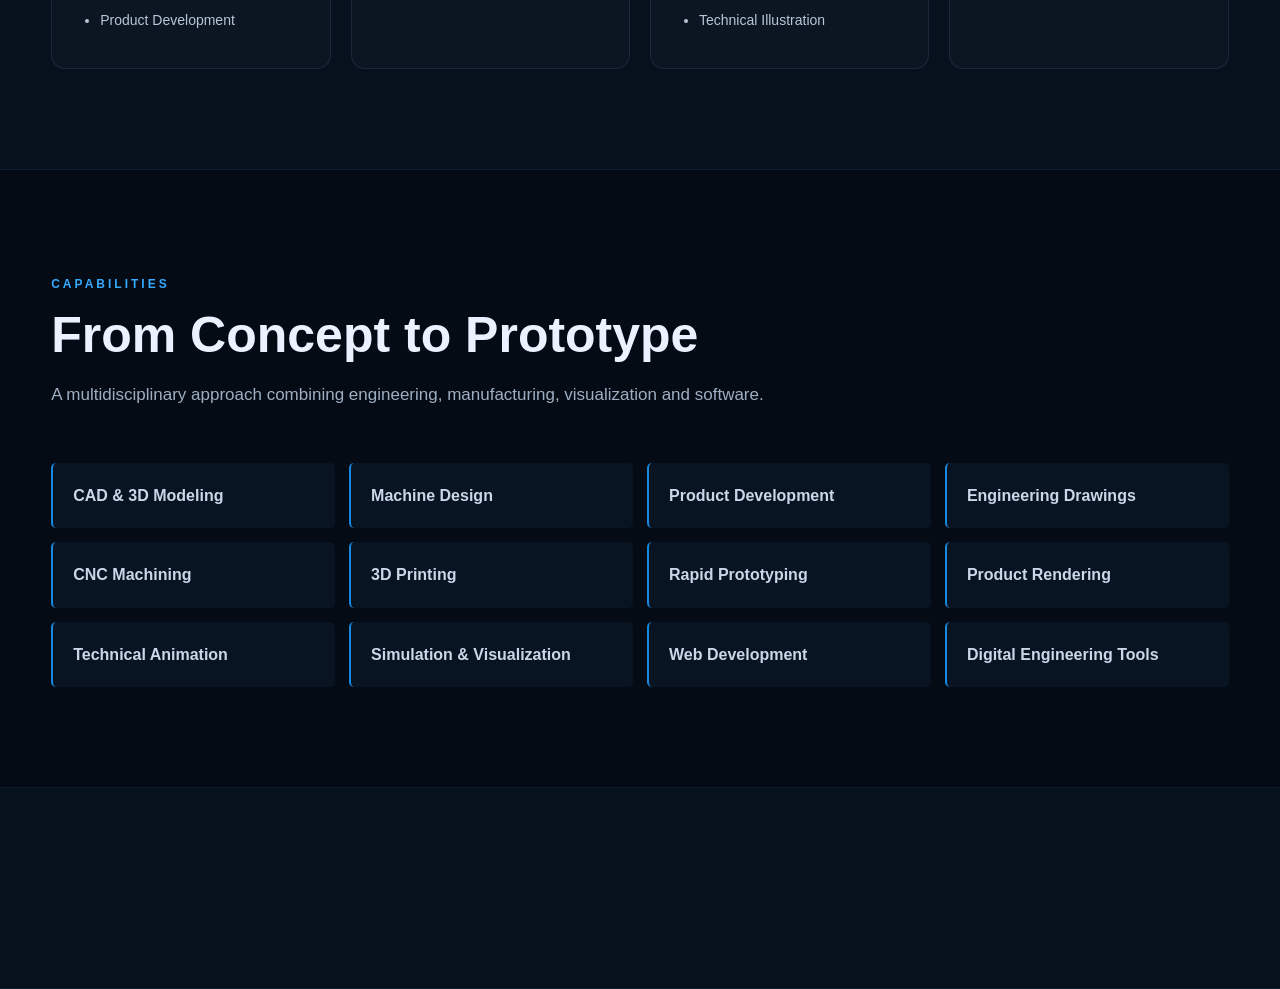
==== commit 85b3d038: "Update index.html" ====
--- a/index.html
+++ b/index.html
@@ -2,7 +2,6 @@
 <html lang="en">
 <head>
   <meta charset="UTF-8">
-
   <meta name="viewport" content="width=device-width, initial-scale=1.0">
 
   <meta
@@ -15,6 +14,11 @@
   <title>TS TECHSOLUTIONL | Engineering • Manufacturing • Digital</title>
 
   <style>
+
+    /* =========================
+       RESET
+    ========================== */
+
     * {
       margin: 0;
       padding: 0;
@@ -37,46 +41,44 @@
       color: inherit;
     }
 
-    img {
-      max-width: 100%;
-      display: block;
-    }
-
     .container {
       width: min(1180px, 92%);
       margin: auto;
     }
 
+
     /* =========================
        HEADER
-    ========================= */
+    ========================== */
 
     header {
       position: sticky;
       top: 0;
       z-index: 1000;
-      background: rgba(5, 11, 20, 0.94);
+      background: rgba(5, 11, 20, 0.96);
       backdrop-filter: blur(15px);
       border-bottom: 1px solid rgba(120, 180, 255, 0.12);
     }
 
     .nav {
-      min-height: 76px;
+      min-height: 78px;
       display: flex;
       align-items: center;
       justify-content: space-between;
       gap: 25px;
     }
 
+    /* YOUR LOGO */
+
     .logo {
-      font-size: 21px;
-      font-weight: 800;
-      letter-spacing: 1px;
-      white-space: nowrap;
-    }
-
-    .logo span {
-      color: #35a8ff;
+      display: flex;
+      align-items: center;
+    }
+
+    .logo img {
+      width: 170px;
+      height: auto;
+      display: block;
     }
 
     .nav-links {
@@ -117,9 +119,10 @@
       cursor: pointer;
     }
 
+
     /* =========================
        HERO
-    ========================= */
+    ========================== */
 
     .hero {
       min-height: 700px;
@@ -127,16 +130,14 @@
       align-items: center;
       position: relative;
       overflow: hidden;
+
       background:
-        linear-gradient(
-          rgba(5, 11, 20, 0.82),
-          rgba(5, 11, 20, 0.95)
-        ),
         radial-gradient(
           circle at 80% 30%,
           rgba(0, 150, 255, 0.18),
           transparent 35%
-        );
+        ),
+        #050b14;
     }
 
     .hero::before {
@@ -144,9 +145,18 @@
       position: absolute;
       inset: 0;
       opacity: 0.18;
+
       background-image:
-        linear-gradient(rgba(70,150,220,.15) 1px, transparent 1px),
-        linear-gradient(90deg, rgba(70,150,220,.15) 1px, transparent 1px);
+        linear-gradient(
+          rgba(70,150,220,.15) 1px,
+          transparent 1px
+        ),
+        linear-gradient(
+          90deg,
+          rgba(70,150,220,.15) 1px,
+          transparent 1px
+        );
+
       background-size: 45px 45px;
       pointer-events: none;
     }
@@ -222,9 +232,10 @@
       color: #35a9ff;
     }
 
-    /* =========================
-       COMMON SECTIONS
-    ========================= */
+
+    /* =========================
+       SECTIONS
+    ========================== */
 
     section {
       padding: 100px 0;
@@ -254,9 +265,10 @@
       font-size: 17px;
     }
 
+
     /* =========================
        SERVICES
-    ========================= */
+    ========================== */
 
     .services {
       background: #07101d;
@@ -270,10 +282,12 @@
 
     .service-card {
       padding: 30px;
-      min-height: 300px;
+      min-height: 310px;
+
       border: 1px solid rgba(120, 190, 255, 0.12);
       background: rgba(255,255,255,.025);
       border-radius: 14px;
+
       transition: 0.35s;
     }
 
@@ -311,9 +325,10 @@
       margin-bottom: 7px;
     }
 
+
     /* =========================
        CAPABILITIES
-    ========================= */
+    ========================== */
 
     .capability-grid {
       display: grid;
@@ -323,16 +338,20 @@
 
     .capability {
       padding: 20px;
+
       border-left: 2px solid #1688df;
       background: #091422;
+
       color: #c9d8e9;
       border-radius: 5px;
+
       font-weight: 600;
     }
 
+
     /* =========================
        PROCESS
-    ========================= */
+    ========================== */
 
     .process {
       background: #07101d;
@@ -347,6 +366,7 @@
     .process-step {
       padding: 25px 15px;
       text-align: center;
+
       border: 1px solid rgba(100,180,240,.13);
       border-radius: 10px;
       background: #091522;
@@ -364,9 +384,10 @@
       font-size: 14px;
     }
 
+
     /* =========================
        PROJECTS
-    ========================= */
+    ========================== */
 
     .project-grid {
       display: grid;
@@ -377,14 +398,18 @@
     .project-card {
       min-height: 290px;
       padding: 30px;
+
       border-radius: 14px;
+
       background:
         linear-gradient(
           145deg,
           rgba(25,110,180,.15),
           rgba(255,255,255,.025)
         );
+
       border: 1px solid rgba(110,180,240,.13);
+
       display: flex;
       flex-direction: column;
       justify-content: flex-end;
@@ -406,9 +431,10 @@
       color: #9eafc3;
     }
 
+
     /* =========================
        ABOUT
-    ========================= */
+    ========================== */
 
     .about {
       background: #07101d;
@@ -438,7 +464,9 @@
 
     .about-point {
       padding: 20px;
+
       background: #091522;
+
       border: 1px solid rgba(110,180,240,.12);
       border-radius: 10px;
     }
@@ -454,9 +482,10 @@
       font-size: 14px;
     }
 
+
     /* =========================
        CAREERS
-    ========================= */
+    ========================== */
 
     .careers {
       background:
@@ -476,9 +505,11 @@
 
     .career-card {
       padding: 28px;
+
       border: 1px solid rgba(100,180,240,.13);
       background: rgba(255,255,255,.025);
       border-radius: 12px;
+
       transition: .3s;
     }
 
@@ -500,7 +531,9 @@
     .career-apply {
       margin-top: 40px;
       padding: 35px;
+
       text-align: center;
+
       border-radius: 14px;
       border: 1px solid rgba(60,170,255,.2);
       background: rgba(20,100,160,.07);
@@ -516,9 +549,10 @@
       margin-bottom: 22px;
     }
 
+
     /* =========================
        CONTACT
-    ========================= */
+    ========================== */
 
     .contact {
       background: #07101d;
@@ -527,10 +561,14 @@
     .contact-box {
       max-width: 760px;
       margin: auto;
+
       text-align: center;
+
       padding: 55px 30px;
+
       border: 1px solid rgba(90,180,255,.16);
       border-radius: 16px;
+
       background: rgba(255,255,255,.025);
     }
 
@@ -546,15 +584,19 @@
 
     .email-link {
       display: inline-block;
+
       color: #39acff;
+
       font-size: 19px;
       font-weight: 700;
+
       margin-bottom: 28px;
     }
 
+
     /* =========================
        FOOTER
-    ========================= */
+    ========================== */
 
     footer {
       padding: 55px 0 25px;
@@ -565,7 +607,9 @@
       display: grid;
       grid-template-columns: 1.5fr 1fr 1fr;
       gap: 40px;
+
       padding-bottom: 40px;
+
       border-bottom: 1px solid rgba(120,180,255,.1);
     }
 
@@ -593,14 +637,17 @@
 
     .copyright {
       padding-top: 22px;
+
       color: #647589;
       font-size: 13px;
+
       text-align: center;
     }
 
+
     /* =========================
        MOBILE
-    ========================= */
+    ========================== */
 
     @media (max-width: 1000px) {
 
@@ -625,26 +672,37 @@
       }
     }
 
+
     @media (max-width: 760px) {
 
       .nav {
         min-height: 68px;
       }
 
+      .logo img {
+        width: 145px;
+      }
+
       .menu-btn {
         display: block;
       }
 
       .nav-links {
         position: absolute;
+
         top: 68px;
         left: 0;
         right: 0;
+
         display: none;
+
         flex-direction: column;
         align-items: stretch;
+
         gap: 0;
+
         background: #07101d;
+
         border-bottom: 1px solid rgba(100,180,240,.15);
       }
 
@@ -655,6 +713,7 @@
       .nav-links li a {
         display: block;
         padding: 15px 5%;
+
         border-top: 1px solid rgba(100,180,240,.07);
       }
 
@@ -691,10 +750,11 @@
       }
     }
 
+
     @media (max-width: 480px) {
 
-      .logo {
-        font-size: 17px;
+      .logo img {
+        width: 135px;
       }
 
       .hero h1 {
@@ -723,25 +783,38 @@
         word-break: break-word;
       }
     }
+
   </style>
 </head>
 
+
 <body>
+
 
   <!-- =========================
        HEADER
   ========================== -->
 
   <header>
+
     <div class="container nav">
 
       <a href="#home" class="logo">
-        TS <span>TECHSOLUTIONL</span>
+        <img
+          src="logo.png"
+          alt="TS TECHSOLUTIONL Logo"
+        >
       </a>
 
-      <button class="menu-btn" id="menuBtn" aria-label="Open menu">
+
+      <button
+        class="menu-btn"
+        id="menuBtn"
+        aria-label="Open menu"
+      >
         ☰
       </button>
+
 
       <ul class="nav-links" id="navLinks">
 
@@ -774,14 +847,18 @@
       </ul>
 
     </div>
+
   </header>
 
 
   <!-- =========================
-       HERO
+       MAIN
   ========================== -->
 
   <main>
+
+
+    <!-- HERO -->
 
     <section class="hero" id="home">
 
@@ -806,11 +883,17 @@
 
           <div class="hero-buttons">
 
-            <a href="#services" class="btn-primary">
+            <a
+              href="#services"
+              class="btn-primary"
+            >
               Explore Services →
             </a>
 
-            <a href="#contact" class="btn-secondary">
+            <a
+              href="#contact"
+              class="btn-secondary"
+            >
               Start a Project
             </a>
 
@@ -823,11 +906,12 @@
     </section>
 
 
-    <!-- =========================
-         SERVICES
-    ========================== -->
-
-    <section class="services" id="services">
+    <!-- SERVICES -->
+
+    <section
+      class="services"
+      id="services"
+    >
 
       <div class="container">
 
@@ -850,9 +934,12 @@
 
         <div class="service-grid">
 
+
           <div class="service-card">
 
-            <div class="service-number">01</div>
+            <div class="service-number">
+              01
+            </div>
 
             <h3>
               Mechanical Engineering
@@ -876,7 +963,9 @@
 
           <div class="service-card">
 
-            <div class="service-number">02</div>
+            <div class="service-number">
+              02
+            </div>
 
             <h3>
               Manufacturing
@@ -900,7 +989,9 @@
 
           <div class="service-card">
 
-            <div class="service-number">03</div>
+            <div class="service-number">
+              03
+            </div>
 
             <h3>
               Visualization & Digital
@@ -924,7 +1015,9 @@
 
           <div class="service-card">
 
-            <div class="service-number">04</div>
+            <div class="service-number">
+              04
+            </div>
 
             <h3>
               Web & IT Solutions
@@ -945,6 +1038,7 @@
 
           </div>
 
+
         </div>
 
       </div>
@@ -952,9 +1046,7 @@
     </section>
 
 
-    <!-- =========================
-         CAPABILITIES
-    ========================== -->
+    <!-- CAPABILITIES -->
 
     <section id="capabilities">
 
@@ -1033,28 +1125,13 @@
     </section>
 
 
-    <!-- =========================
-         PROCESS
-    ========================== -->
-
-    <section class="process" id="process">
+    <!-- PROCESS -->
+
+    <section
+      class="process"
+      id="process"
+    >
 
       <div class="container">
 
-        <div class="section-heading">
-
-          <span>OUR PROCESS</span>
-
-          <h2>
-            From Idea to Reality
-          </h2>
-
-          <p>
-            A structured workflow for engineering and product
-            development.
-          </p>
-
-        </div>
-
-
-      +        <div class="sect
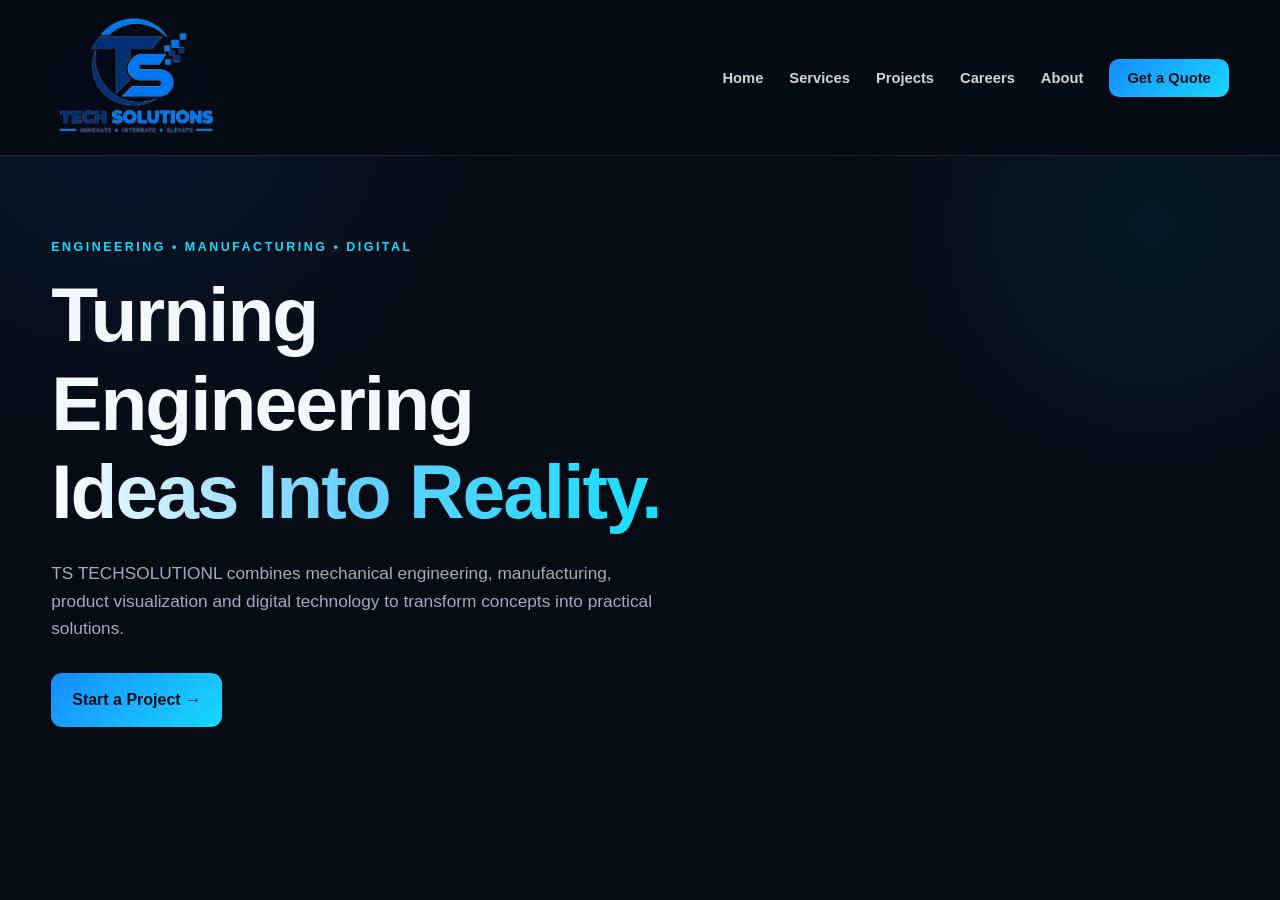
==== commit 4f29d95c: "Create index.html" ====
--- a/index.html
+++ b/index.html
@@ -9,779 +9,1328 @@
     content="TS TECHSOLUTIONL — Mechanical Engineering, Manufacturing, Visualization and Digital Solutions."
   >
 
-  <meta name="theme-color" content="#071426">
+  <meta
+    name="keywords"
+    content="mechanical engineering, CAD design, CNC machining, 3D printing, product design, 3D visualization, web development"
+  >
+
+  <meta name="author" content="TS TECHSOLUTIONL">
+
+  <meta
+    property="og:title"
+    content="TS TECHSOLUTIONL | Engineering • Manufacturing • Digital"
+  >
+
+  <meta
+    property="og:description"
+    content="Mechanical Engineering, Manufacturing, Visualization and Digital Solutions."
+  >
+
+  <meta property="og:type" content="website">
 
   <title>TS TECHSOLUTIONL | Engineering • Manufacturing • Digital</title>
 
   <style>
 
-    /* =========================
-       RESET
-    ========================== */
+    :root {
+      --bg: #060b14;
+      --bg2: #0a1220;
+      --card: #0d1726;
+      --card2: #101d2e;
+
+      --text: #f4f7fb;
+      --muted: #9eacbf;
+
+      --line: rgba(255,255,255,.10);
+
+      --blue: #168cff;
+      --cyan: #18d7ff;
+
+      --max: 1180px;
+
+      --radius: 18px;
+
+      --shadow: 0 18px 55px rgba(0,0,0,.32);
+    }
+
 
     * {
       margin: 0;
       padding: 0;
       box-sizing: border-box;
-    }
+      scroll-behavior: smooth;
+    }
+
 
     html {
-      scroll-behavior: smooth;
-    }
+      scroll-padding-top: 85px;
+    }
+
 
     body {
       font-family: Arial, Helvetica, sans-serif;
-      background: #050b14;
-      color: #eaf2ff;
+
+      background:
+        radial-gradient(
+          circle at 10% 10%,
+          rgba(22,140,255,.10),
+          transparent 28%
+        ),
+        radial-gradient(
+          circle at 90% 25%,
+          rgba(24,215,255,.07),
+          transparent 25%
+        ),
+        var(--bg);
+
+      color: var(--text);
+
       line-height: 1.6;
-    }
-
-    a {
-      text-decoration: none;
-      color: inherit;
-    }
-
-    .container {
-      width: min(1180px, 92%);
-      margin: auto;
-    }
-
-
-    /* =========================
-       HEADER
-    ========================== */
-
-    header {
-      position: sticky;
-      top: 0;
-      z-index: 1000;
-      background: rgba(5, 11, 20, 0.96);
-      backdrop-filter: blur(15px);
-      border-bottom: 1px solid rgba(120, 180, 255, 0.12);
-    }
-
-    .nav {
-      min-height: 78px;
-      display: flex;
-      align-items: center;
-      justify-content: space-between;
-      gap: 25px;
-    }
-
-    /* YOUR LOGO */
-
-    .logo {
-      display: flex;
-      align-items: center;
-    }
-
-    .logo img {
-      width: 170px;
-      height: auto;
-      display: block;
-    }
-
-    .nav-links {
-      display: flex;
-      align-items: center;
-      gap: 25px;
-      list-style: none;
-    }
-
-    .nav-links a {
-      color: #c9d7e8;
-      font-size: 14px;
-      font-weight: 600;
-      transition: 0.3s;
-    }
-
-    .nav-links a:hover {
-      color: #42b5ff;
-    }
-
-    .quote-btn {
-      padding: 11px 18px;
-      border-radius: 8px;
-      background: #1688df;
-      color: white !important;
-    }
-
-    .quote-btn:hover {
-      background: #31a8ff;
-    }
-
-    .menu-btn {
-      display: none;
-      background: transparent;
-      border: 0;
-      color: white;
-      font-size: 28px;
-      cursor: pointer;
-    }
-
-
-    /* =========================
-       HERO
-    ========================== */
-
-    .hero {
-      min-height: 700px;
-      display: flex;
-      align-items: center;
-      position: relative;
-      overflow: hidden;
-
-      background:
-        radial-gradient(
-          circle at 80% 30%,
-          rgba(0, 150, 255, 0.18),
-          transparent 35%
-        ),
-        #050b14;
-    }
-
-    .hero::before {
+
+      overflow-x: hidden;
+    }
+
+
+    body::before {
       content: "";
-      position: absolute;
+
+      position: fixed;
+
       inset: 0;
-      opacity: 0.18;
+
+      pointer-events: none;
+
+      opacity: .18;
 
       background-image:
         linear-gradient(
-          rgba(70,150,220,.15) 1px,
+          rgba(255,255,255,.025) 1px,
           transparent 1px
         ),
         linear-gradient(
           90deg,
-          rgba(70,150,220,.15) 1px,
+          rgba(255,255,255,.025) 1px,
           transparent 1px
         );
 
       background-size: 45px 45px;
-      pointer-events: none;
-    }
-
-    .hero-content {
+
+      z-index: -1;
+    }
+
+
+    a {
+      color: inherit;
+      text-decoration: none;
+    }
+
+
+    img {
+      max-width: 100%;
+    }
+
+
+    .container {
+      width: min(92%, var(--max));
+      margin: auto;
+    }
+
+
+    .section {
+      padding: 95px 0;
+    }
+
+
+    .section-head {
+      max-width: 760px;
+      margin-bottom: 45px;
+    }
+
+
+    .eyebrow {
+      color: var(--cyan);
+
+      font-size: .78rem;
+
+      font-weight: 800;
+
+      letter-spacing: 2.5px;
+
+      text-transform: uppercase;
+
+      margin-bottom: 12px;
+    }
+
+
+    h1,
+    h2,
+    h3 {
+      line-height: 1.15;
+    }
+
+
+    h2 {
+      font-size: clamp(2rem, 4vw, 3.1rem);
+
+      margin-bottom: 15px;
+    }
+
+
+    .section-head p,
+    .muted {
+      color: var(--muted);
+    }
+
+
+
+    /* =========================
+       HEADER
+    ========================= */
+
+    header {
+      position: fixed;
+
+      top: 0;
+      left: 0;
+      right: 0;
+
+      z-index: 1000;
+
+      background: rgba(6,11,20,.88);
+
+      backdrop-filter: blur(16px);
+
+      border-bottom: 1px solid var(--line);
+    }
+
+
+    .nav {
+      min-height: 76px;
+
+      display: flex;
+
+      align-items: center;
+
+      justify-content: space-between;
+
+      gap: 25px;
+    }
+
+
+    .logo {
+      display: flex;
+
+      align-items: center;
+
+      flex-shrink: 0;
+    }
+
+
+    .logo img {
+      width: 170px;
+
+      height: auto;
+
+      display: block;
+    }
+
+
+    .nav-links {
+      display: flex;
+
+      align-items: center;
+
+      gap: 26px;
+
+      list-style: none;
+    }
+
+
+    .nav-links a {
+      color: #cbd5e3;
+
+      font-size: .92rem;
+
+      font-weight: 600;
+
+      transition: .25s;
+    }
+
+
+    .nav-links a:hover {
+      color: white;
+    }
+
+
+    .nav-cta {
+      padding: 11px 18px;
+
+      border-radius: 10px;
+
+      background:
+        linear-gradient(
+          135deg,
+          var(--blue),
+          var(--cyan)
+        );
+
+      color: #03101c !important;
+
+      font-weight: 800 !important;
+    }
+
+
+    .menu-btn {
+      display: none;
+
+      border: 1px solid var(--line);
+
+      background: var(--card);
+
+      color: white;
+
+      padding: 9px 11px;
+
+      border-radius: 9px;
+
+      font-size: 1.25rem;
+
+      cursor: pointer;
+    }
+
+
+
+    /* =========================
+       HERO
+    ========================= */
+
+    .hero {
+      min-height: 100vh;
+
+      padding: 155px 0 90px;
+
+      display: flex;
+
+      align-items: center;
+
       position: relative;
-      z-index: 2;
-      max-width: 850px;
-    }
-
-    .hero-label {
-      display: inline-block;
-      color: #43b4ff;
-      font-size: 14px;
-      font-weight: 700;
-      letter-spacing: 3px;
-      margin-bottom: 20px;
-    }
+    }
+
+
+    .hero-grid {
+      display: grid;
+
+      grid-template-columns: 1.1fr .9fr;
+
+      gap: 55px;
+
+      align-items: center;
+    }
+
 
     .hero h1 {
-      font-size: clamp(42px, 7vw, 78px);
-      line-height: 1.05;
+      font-size: clamp(2.7rem, 6vw, 5.3rem);
+
+      letter-spacing: -2px;
+
       margin-bottom: 25px;
-      letter-spacing: -2px;
-    }
-
-    .hero h1 span {
-      color: #36aaff;
-    }
-
-    .hero p {
-      max-width: 720px;
-      color: #aebed0;
-      font-size: 19px;
-      margin-bottom: 35px;
-    }
+    }
+
+
+    .gradient-text {
+      background:
+        linear-gradient(
+          90deg,
+          #fff,
+          #65cfff,
+          #17dfff
+        );
+
+      -webkit-background-clip: text;
+
+      background-clip: text;
+
+      color: transparent;
+    }
+
+
+    .hero-text {
+      color: var(--muted);
+
+      max-width: 650px;
+
+      font-size: 1.08rem;
+
+      margin-bottom: 30px;
+    }
+
 
     .hero-buttons {
       display: flex;
+
       flex-wrap: wrap;
+
       gap: 14px;
     }
 
-    .btn-primary,
+
+    .btn {
+      display: inline-flex;
+
+      align-items: center;
+
+      justify-content: center;
+
+      gap: 8px;
+
+      padding: 14px 21px;
+
+      border-radius: 11px;
+
+      font-weight: 800;
+
+      border: 1px solid var(--line);
+
+      transition:
+        transform .2s,
+        border-color .2s,
+        background .2s;
+    }
+
+
+    .btn:hover {
+      transform: translateY(-2px);
+    }
+
+
+    .btn-primary {
+      background:
+        linear-gradient(
+          135deg,
+          var(--blue),
+          var(--cyan)
+        );
+
+      color: #03101c;
+
+      border: none;
+    }
+
+
     .btn-secondary {
-      display: inline-flex;
-      align-items: center;
-      justify-content: center;
-      padding: 14px 23px;
-      border-radius: 8px;
-      font-weight: 700;
-      transition: 0.3s;
-    }
-
-    .btn-primary {
-      background: #1688df;
+      background: rgba(255,255,255,.035);
+
       color: white;
     }
 
-    .btn-primary:hover {
-      background: #35a9ff;
-      transform: translateY(-2px);
-    }
-
-    .btn-secondary {
-      border: 1px solid rgba(120, 190, 255, 0.35);
-      color: #dbeaff;
-      background: rgba(255,255,255,.03);
-    }
-
-    .btn-secondary:hover {
-      border-color: #35a9ff;
-      color: #35a9ff;
-    }
+
+    .hero-panel {
+      position: relative;
+
+      min-height: 420px;
+
+      border: 1px solid var(--line);
+
+      border-radius: 28px;
+
+      background:
+        radial-gradient(
+          circle at 50% 45%,
+          rgba(22,140,255,.16),
+          transparent 35%
+        ),
+        linear-gradient(
+          145deg,
+          rgba(255,255,255,.055),
+          rgba(255,255,255,.015)
+        );
+
+      box-shadow: var(--shadow);
+
+      overflow: hidden;
+
+      display: grid;
+
+      place-items: center;
+    }
+
+
+    .machine {
+      width: 76%;
+
+      aspect-ratio: 1 / 1;
+
+      border:
+        1px solid
+        rgba(24,215,255,.35);
+
+      border-radius: 22px;
+
+      position: relative;
+
+      transform:
+        perspective(800px)
+        rotateX(8deg)
+        rotateY(-10deg);
+
+      box-shadow:
+        inset 0 0 60px
+        rgba(22,140,255,.08),
+
+        0 0 60px
+        rgba(22,140,255,.08);
+    }
+
+
+    .machine::before,
+    .machine::after {
+      content: "";
+
+      position: absolute;
+
+      border:
+        2px solid
+        rgba(24,215,255,.55);
+    }
+
+
+    .machine::before {
+      left: 12%;
+
+      right: 12%;
+
+      top: 25%;
+
+      height: 4px;
+
+      box-shadow:
+        0 135px 0
+        rgba(24,215,255,.45);
+    }
+
+
+    .machine::after {
+      top: 15%;
+
+      bottom: 15%;
+
+      left: 48%;
+
+      width: 4px;
+    }
+
+
+    .machine-core {
+      position: absolute;
+
+      width: 90px;
+
+      height: 90px;
+
+      left: calc(50% - 45px);
+
+      top: calc(50% - 45px);
+
+      border-radius: 14px;
+
+      background:
+        linear-gradient(
+          145deg,
+          #17283e,
+          #08121e
+        );
+
+      border:
+        1px solid
+        rgba(255,255,255,.17);
+
+      box-shadow:
+        0 0 35px
+        rgba(24,215,255,.2);
+    }
+
+
+    .machine-core::after {
+      content: "";
+
+      position: absolute;
+
+      width: 22px;
+
+      height: 22px;
+
+      border-radius: 50%;
+
+      background: var(--cyan);
+
+      left: 34px;
+
+      top: 34px;
+
+      box-shadow:
+        0 0 25px
+        var(--cyan);
+    }
+
+
+    .hero-badge {
+      position: absolute;
+
+      bottom: 22px;
+
+      left: 22px;
+
+      right: 22px;
+
+      padding: 15px 18px;
+
+      background: rgba(4,10,18,.76);
+
+      border: 1px solid var(--line);
+
+      border-radius: 13px;
+
+      color: #d8e2ef;
+
+      font-size: .9rem;
+    }
+
 
 
     /* =========================
-       SECTIONS
-    ========================== */
-
-    section {
-      padding: 100px 0;
-      border-bottom: 1px solid rgba(120, 180, 255, 0.08);
-    }
-
-    .section-heading {
-      max-width: 760px;
-      margin-bottom: 55px;
-    }
-
-    .section-heading span {
-      color: #35aaff;
-      font-size: 12px;
-      font-weight: 800;
-      letter-spacing: 3px;
-    }
-
-    .section-heading h2 {
-      font-size: clamp(32px, 5vw, 50px);
-      line-height: 1.1;
-      margin: 12px 0 18px;
-    }
-
-    .section-heading p {
-      color: #9eafc3;
-      font-size: 17px;
-    }
-
-
-    /* =========================
-       SERVICES
-    ========================== */
-
-    .services {
-      background: #07101d;
-    }
-
-    .service-grid {
+       SERVICE CARDS
+    ========================= */
+
+    .cards {
       display: grid;
-      grid-template-columns: repeat(4, 1fr);
-      gap: 20px;
-    }
-
-    .service-card {
-      padding: 30px;
-      min-height: 310px;
-
-      border: 1px solid rgba(120, 190, 255, 0.12);
-      background: rgba(255,255,255,.025);
-      border-radius: 14px;
-
-      transition: 0.35s;
-    }
-
-    .service-card:hover {
-      transform: translateY(-7px);
-      border-color: rgba(50, 170, 255, 0.5);
-      background: rgba(30, 120, 190, 0.08);
-    }
-
-    .service-number {
-      color: #258fdb;
-      font-weight: 800;
-      font-size: 13px;
-      margin-bottom: 28px;
-    }
-
-    .service-card h3 {
-      font-size: 23px;
-      margin-bottom: 15px;
-    }
-
-    .service-card p {
-      color: #9eafc3;
-      font-size: 15px;
-    }
-
-    .service-card ul {
-      margin-top: 20px;
-      padding-left: 18px;
-      color: #b7c7d8;
-      font-size: 14px;
-    }
-
-    .service-card li {
-      margin-bottom: 7px;
-    }
+
+      grid-template-columns:
+        repeat(4, 1fr);
+
+      gap: 18px;
+    }
+
+
+    .card {
+      background:
+        linear-gradient(
+          145deg,
+          rgba(255,255,255,.055),
+          rgba(255,255,255,.018)
+        );
+
+      border:
+        1px solid
+        var(--line);
+
+      border-radius:
+        var(--radius);
+
+      padding: 27px;
+
+      box-shadow:
+        0 10px 35px
+        rgba(0,0,0,.15);
+
+      transition: .25s;
+    }
+
+
+    .card:hover {
+      transform:
+        translateY(-5px);
+
+      border-color:
+        rgba(24,215,255,.38);
+    }
+
+
+    .icon {
+      width: 48px;
+
+      height: 48px;
+
+      display: grid;
+
+      place-items: center;
+
+      border-radius: 12px;
+
+      background:
+        rgba(22,140,255,.11);
+
+      border:
+        1px solid
+        rgba(24,215,255,.18);
+
+      font-size: 1.35rem;
+
+      margin-bottom: 20px;
+    }
+
+
+    .card h3 {
+      margin-bottom: 10px;
+
+      font-size: 1.15rem;
+    }
+
+
+    .card p {
+      color: var(--muted);
+
+      font-size: .91rem;
+    }
+
 
 
     /* =========================
        CAPABILITIES
-    ========================== */
+    ========================= */
 
     .capability-grid {
       display: grid;
-      grid-template-columns: repeat(4, 1fr);
-      gap: 14px;
-    }
+
+      grid-template-columns:
+        repeat(3, 1fr);
+
+      gap: 12px;
+    }
+
 
     .capability {
-      padding: 20px;
-
-      border-left: 2px solid #1688df;
-      background: #091422;
-
-      color: #c9d8e9;
-      border-radius: 5px;
-
-      font-weight: 600;
-    }
+      border:
+        1px solid
+        var(--line);
+
+      background:
+        rgba(255,255,255,.025);
+
+      padding: 18px;
+
+      border-radius: 12px;
+
+      color: #d9e2ee;
+    }
+
+
+    .capability span {
+      color: var(--cyan);
+
+      margin-right: 8px;
+    }
+
 
 
     /* =========================
        PROCESS
-    ========================== */
+    ========================= */
 
     .process {
-      background: #07101d;
-    }
-
-    .process-grid {
       display: grid;
-      grid-template-columns: repeat(6, 1fr);
-      gap: 12px;
-    }
-
-    .process-step {
-      padding: 25px 15px;
+
+      grid-template-columns:
+        repeat(6, 1fr);
+
+      gap: 10px;
+    }
+
+
+    .process-item {
+      position: relative;
+
+      padding: 24px 14px;
+
       text-align: center;
 
-      border: 1px solid rgba(100,180,240,.13);
-      border-radius: 10px;
-      background: #091522;
-    }
-
-    .process-step strong {
+      border:
+        1px solid
+        var(--line);
+
+      background:
+        rgba(255,255,255,.025);
+
+      border-radius: 14px;
+    }
+
+
+    .process-num {
       display: block;
-      font-size: 13px;
-      color: #35aaff;
+
+      color: var(--cyan);
+
+      font-size: .78rem;
+
+      font-weight: 800;
+
       margin-bottom: 10px;
-    }
-
-    .process-step span {
-      font-weight: 700;
-      font-size: 14px;
-    }
+
+      letter-spacing: 1px;
+    }
+
+
+    .process-item strong {
+      font-size: .9rem;
+    }
+
 
 
     /* =========================
        PROJECTS
-    ========================== */
+    ========================= */
 
     .project-grid {
       display: grid;
-      grid-template-columns: repeat(3, 1fr);
-      gap: 22px;
-    }
-
-    .project-card {
-      min-height: 290px;
-      padding: 30px;
-
-      border-radius: 14px;
+
+      grid-template-columns:
+        repeat(3, 1fr);
+
+      gap: 20px;
+    }
+
+
+    .project {
+      min-height: 250px;
+
+      padding: 28px;
+
+      border:
+        1px solid
+        var(--line);
+
+      border-radius: 18px;
 
       background:
         linear-gradient(
-          145deg,
-          rgba(25,110,180,.15),
-          rgba(255,255,255,.025)
-        );
-
-      border: 1px solid rgba(110,180,240,.13);
+          to top,
+          rgba(3,8,15,.95),
+          rgba(3,8,15,.35)
+        ),
+        radial-gradient(
+          circle at 75% 25%,
+          rgba(24,215,255,.16),
+          transparent 35%
+        ),
+        #0c1726;
 
       display: flex;
+
       flex-direction: column;
+
       justify-content: flex-end;
-    }
-
-    .project-card small {
-      color: #35aaff;
-      margin-bottom: 10px;
-      font-weight: 700;
-      letter-spacing: 1px;
-    }
-
-    .project-card h3 {
-      font-size: 25px;
-      margin-bottom: 10px;
-    }
-
-    .project-card p {
-      color: #9eafc3;
-    }
+
+      overflow: hidden;
+
+      position: relative;
+    }
+
+
+    .project::before {
+      content: "";
+
+      position: absolute;
+
+      width: 150px;
+
+      height: 150px;
+
+      right: -45px;
+
+      top: -45px;
+
+      border:
+        1px solid
+        rgba(24,215,255,.22);
+
+      transform: rotate(45deg);
+    }
+
+
+    .project h3,
+    .project p {
+      position: relative;
+
+      z-index: 1;
+    }
+
+
+    .project h3 {
+      margin-bottom: 8px;
+    }
+
+
+    .project p {
+      color: var(--muted);
+
+      font-size: .9rem;
+    }
+
 
 
     /* =========================
        ABOUT
-    ========================== */
-
-    .about {
-      background: #07101d;
-    }
+    ========================= */
 
     .about-grid {
       display: grid;
-      grid-template-columns: 1.1fr .9fr;
-      gap: 60px;
-      align-items: center;
-    }
-
-    .about-text h3 {
-      font-size: 32px;
-      margin-bottom: 20px;
-    }
-
-    .about-text p {
-      color: #a5b5c8;
+
+      grid-template-columns:
+        1fr 1fr;
+
+      gap: 45px;
+
+      align-items: start;
+    }
+
+
+    .about-copy p {
+      color: var(--muted);
+
       margin-bottom: 18px;
     }
+
 
     .about-points {
       display: grid;
-      gap: 14px;
-    }
+
+      gap: 12px;
+    }
+
 
     .about-point {
-      padding: 20px;
-
-      background: #091522;
-
-      border: 1px solid rgba(110,180,240,.12);
-      border-radius: 10px;
-    }
+      padding: 18px;
+
+      border-left:
+        3px solid
+        var(--cyan);
+
+      background:
+        rgba(255,255,255,.025);
+
+      border-radius:
+        0 12px 12px 0;
+    }
+
 
     .about-point strong {
       display: block;
-      color: #35aaff;
-      margin-bottom: 5px;
-    }
+
+      margin-bottom: 4px;
+    }
+
 
     .about-point span {
-      color: #b5c4d5;
-      font-size: 14px;
-    }
+      color: var(--muted);
+
+      font-size: .9rem;
+    }
+
 
 
     /* =========================
        CAREERS
-    ========================== */
-
-    .careers {
-      background:
-        radial-gradient(
-          circle at 90% 20%,
-          rgba(0,130,220,.13),
-          transparent 35%
-        ),
-        #050b14;
-    }
+    ========================= */
 
     .career-grid {
       display: grid;
-      grid-template-columns: repeat(3, 1fr);
-      gap: 20px;
-    }
-
-    .career-card {
-      padding: 28px;
-
-      border: 1px solid rgba(100,180,240,.13);
-      background: rgba(255,255,255,.025);
-      border-radius: 12px;
-
-      transition: .3s;
-    }
-
-    .career-card:hover {
-      border-color: rgba(50,170,255,.45);
-      transform: translateY(-5px);
-    }
-
-    .career-card h3 {
-      font-size: 19px;
-      margin-bottom: 12px;
-    }
-
-    .career-card p {
-      color: #9eafc3;
-      font-size: 14px;
-    }
-
-    .career-apply {
-      margin-top: 40px;
-      padding: 35px;
-
-      text-align: center;
-
-      border-radius: 14px;
-      border: 1px solid rgba(60,170,255,.2);
-      background: rgba(20,100,160,.07);
-    }
-
-    .career-apply h3 {
-      font-size: 28px;
-      margin-bottom: 8px;
-    }
-
-    .career-apply p {
-      color: #9eafc3;
-      margin-bottom: 22px;
-    }
+
+      grid-template-columns:
+        1fr 1fr;
+
+      gap: 18px;
+    }
+
+
+    .career {
+      padding: 23px;
+
+      border:
+        1px solid
+        var(--line);
+
+      border-radius: 15px;
+
+      background:
+        rgba(255,255,255,.025);
+    }
+
+
+    .career h3 {
+      margin-bottom: 6px;
+    }
+
+
+    .career p {
+      color: var(--muted);
+
+      font-size: .9rem;
+    }
+
+
+    .career-cta {
+      margin-top: 30px;
+
+      padding: 30px;
+
+      border:
+        1px solid
+        rgba(24,215,255,.25);
+
+      border-radius: 18px;
+
+      background:
+        linear-gradient(
+          135deg,
+          rgba(22,140,255,.09),
+          rgba(24,215,255,.035)
+        );
+
+      display: flex;
+
+      align-items: center;
+
+      justify-content: space-between;
+
+      gap: 25px;
+    }
+
+
+    .career-cta p {
+      color: var(--muted);
+
+      margin-top: 5px;
+    }
+
 
 
     /* =========================
        CONTACT
-    ========================== */
-
-    .contact {
-      background: #07101d;
-    }
+    ========================= */
 
     .contact-box {
-      max-width: 760px;
-      margin: auto;
-
       text-align: center;
 
-      padding: 55px 30px;
-
-      border: 1px solid rgba(90,180,255,.16);
-      border-radius: 16px;
-
-      background: rgba(255,255,255,.025);
-    }
-
-    .contact-box h3 {
-      font-size: 32px;
-      margin-bottom: 15px;
-    }
-
-    .contact-box p {
-      color: #9eafc3;
-      margin-bottom: 25px;
-    }
-
-    .email-link {
+      padding: 65px 25px;
+
+      border:
+        1px solid
+        var(--line);
+
+      border-radius: 25px;
+
+      background:
+        radial-gradient(
+          circle at 50% 0%,
+          rgba(22,140,255,.14),
+          transparent 40%
+        ),
+        rgba(255,255,255,.025);
+    }
+
+
+    .email {
       display: inline-block;
 
-      color: #39acff;
-
-      font-size: 19px;
-      font-weight: 700;
-
-      margin-bottom: 28px;
-    }
+      margin: 20px 0 28px;
+
+      color: var(--cyan);
+
+      font-size:
+        clamp(
+          1rem,
+          3vw,
+          1.45rem
+        );
+
+      font-weight: 800;
+
+      word-break: break-word;
+    }
+
 
 
     /* =========================
        FOOTER
-    ========================== */
+    ========================= */
 
     footer {
+      border-top:
+        1px solid
+        var(--line);
+
       padding: 55px 0 25px;
-      background: #03070d;
-    }
+
+      background:
+        rgba(0,0,0,.18);
+    }
+
 
     .footer-grid {
       display: grid;
-      grid-template-columns: 1.5fr 1fr 1fr;
-      gap: 40px;
-
-      padding-bottom: 40px;
-
-      border-bottom: 1px solid rgba(120,180,255,.1);
-    }
-
-    .footer-brand p {
-      color: #8799ad;
-      margin-top: 15px;
-      max-width: 450px;
-    }
-
-    .footer-column h4 {
+
+      grid-template-columns:
+        1.5fr 1fr 1fr;
+
+      gap: 45px;
+
+      margin-bottom: 45px;
+    }
+
+
+    .footer-logo img {
+      width: 160px;
+
       margin-bottom: 15px;
-      font-size: 15px;
-    }
-
-    .footer-column a {
-      display: block;
-      color: #899bae;
-      margin-bottom: 9px;
-      font-size: 14px;
-    }
-
-    .footer-column a:hover {
-      color: #35aaff;
-    }
+    }
+
+
+    .footer-grid p {
+      color: var(--muted);
+
+      max-width: 420px;
+
+      font-size: .9rem;
+    }
+
+
+    .footer-title {
+      color: white;
+
+      font-weight: 800;
+
+      margin-bottom: 15px;
+    }
+
+
+    .footer-links {
+      display: grid;
+
+      gap: 8px;
+    }
+
+
+    .footer-links a {
+      color: var(--muted);
+
+      font-size: .9rem;
+    }
+
+
+    .footer-links a:hover {
+      color: var(--cyan);
+    }
+
 
     .copyright {
+      border-top:
+        1px solid
+        var(--line);
+
       padding-top: 22px;
 
-      color: #647589;
-      font-size: 13px;
+      color: #748196;
+
+      font-size: .82rem;
 
       text-align: center;
     }
+
+
+
+    /* =========================
+       TABLET
+    ========================= */
+
+    @media (max-width: 1000px) {
+
+      .cards {
+        grid-template-columns:
+          repeat(2, 1fr);
+      }
+
+
+      .process {
+        grid-template-columns:
+          repeat(3, 1fr);
+      }
+
+
+      .project-grid {
+        grid-template-columns:
+          1fr 1fr;
+      }
+
+    }
+
 
 
     /* =========================
        MOBILE
-    ========================== */
-
-    @media (max-width: 1000px) {
-
-      .service-grid {
-        grid-template-columns: repeat(2, 1fr);
-      }
-
-      .capability-grid {
-        grid-template-columns: repeat(2, 1fr);
-      }
-
-      .process-grid {
-        grid-template-columns: repeat(3, 1fr);
-      }
-
-      .career-grid {
-        grid-template-columns: repeat(2, 1fr);
-      }
-
-      .about-grid {
-        grid-template-columns: 1fr;
-      }
-    }
-
+    ========================= */
 
     @media (max-width: 760px) {
+
+      .section {
+        padding: 72px 0;
+      }
+
 
       .nav {
         min-height: 68px;
       }
 
+
       .logo img {
         width: 145px;
       }
 
+
       .menu-btn {
         display: block;
       }
 
+
       .nav-links {
+        display: none;
+
         position: absolute;
 
-        top: 68px;
-        left: 0;
-        right: 0;
-
-        display: none;
+        left: 4%;
+
+        right: 4%;
+
+        top: 72px;
+
+        padding: 18px;
 
         flex-direction: column;
+
         align-items: stretch;
 
-        gap: 0;
-
-        background: #07101d;
-
-        border-bottom: 1px solid rgba(100,180,240,.15);
-      }
+        gap: 4px;
+
+        background: #0a1320;
+
+        border:
+          1px solid
+          var(--line);
+
+        border-radius: 14px;
+
+        box-shadow: var(--shadow);
+      }
+
 
       .nav-links.active {
         display: flex;
       }
 
-      .nav-links li a {
+
+      .nav-links a {
         display: block;
-        padding: 15px 5%;
-
-        border-top: 1px solid rgba(100,180,240,.07);
-      }
-
-      .quote-btn {
-        margin: 10px 5%;
-        text-align: center;
-      }
+
+        padding: 12px;
+      }
+
 
       .hero {
-        min-height: 620px;
-      }
-
-      .hero p {
-        font-size: 16px;
-      }
-
-      section {
-        padding: 75px 0;
-      }
-
-      .service-grid,
+        padding-top: 125px;
+      }
+
+
+      .hero-grid,
+      .about-grid,
+      .career-grid {
+        grid-template-columns: 1fr;
+      }
+
+
+      .hero-panel {
+        min-height: 330px;
+      }
+
+
+      .capability-grid {
+        grid-template-columns:
+          1fr 1fr;
+      }
+
+
+      .footer-grid {
+        grid-template-columns:
+          1fr 1fr;
+      }
+
+
+      .footer-grid > div:first-child {
+        grid-column: 1 / -1;
+      }
+
+
+      .career-cta {
+        flex-direction: column;
+
+        align-items: flex-start;
+      }
+
+    }
+
+
+
+    /* =========================
+       SMALL MOBILE
+    ========================= */
+
+    @media (max-width: 480px) {
+
+      .container {
+        width: 90%;
+      }
+
+
+      .logo img {
+        width: 135px;
+      }
+
+
+      .hero h1 {
+        font-size: 2.55rem;
+      }
+
+
+      .hero-buttons {
+        flex-direction: column;
+      }
+
+
+      .btn {
+        width: 100%;
+      }
+
+
+      .cards,
+      .capability-grid,
       .project-grid,
-      .career-grid,
-      .capability-grid {
-        grid-template-columns: 1fr;
-      }
-
-      .process-grid {
-        grid-template-columns: repeat(2, 1fr);
-      }
-
+      .process,
       .footer-grid {
         grid-template-columns: 1fr;
       }
-    }
-
-
-    @media (max-width: 480px) {
-
-      .logo img {
-        width: 135px;
-      }
-
-      .hero h1 {
-        font-size: 43px;
-      }
-
-      .hero-buttons {
-        flex-direction: column;
-      }
-
-      .btn-primary,
-      .btn-secondary {
-        width: 100%;
-      }
-
-      .process-grid {
-        grid-template-columns: 1fr;
-      }
-
-      .contact-box {
-        padding: 40px 20px;
-      }
-
-      .email-link {
-        font-size: 16px;
-        word-break: break-word;
-      }
+
+
+      .footer-grid > div:first-child {
+        grid-column: auto;
+      }
+
+
+      .hero-panel {
+        min-height: 285px;
+      }
+
+
+      .machine {
+        width: 78%;
+      }
+
     }
 
   </style>
@@ -793,17 +1342,23 @@
 
   <!-- =========================
        HEADER
-  ========================== -->
+  ========================= -->
 
   <header>
 
     <div class="container nav">
 
-      <a href="#home" class="logo">
+      <a
+        href="#home"
+        class="logo"
+        aria-label="TS TECHSOLUTIONL Home"
+      >
+
         <img
           src="logo.png"
           alt="TS TECHSOLUTIONL Logo"
         >
+
       </a>
 
 
@@ -816,30 +1371,46 @@
       </button>
 
 
-      <ul class="nav-links" id="navLinks">
+      <ul
+        class="nav-links"
+        id="navLinks"
+      >
 
         <li>
-          <a href="#home">Home</a>
+          <a href="#home">
+            Home
+          </a>
         </li>
 
         <li>
-          <a href="#services">Services</a>
+          <a href="#services">
+            Services
+          </a>
         </li>
 
         <li>
-          <a href="#projects">Projects</a>
+          <a href="#projects">
+            Projects
+          </a>
         </li>
 
         <li>
-          <a href="#careers">Careers</a>
+          <a href="#careers">
+            Careers
+          </a>
         </li>
 
         <li>
-          <a href="#about">About</a>
+          <a href="#about">
+            About
+          </a>
         </li>
 
         <li>
-          <a href="#contact" class="quote-btn">
+          <a
+            href="#contact"
+            class="nav-cta"
+          >
             Get a Quote
           </a>
         </li>
@@ -851,287 +1422,54 @@
   </header>
 
 
+
   <!-- =========================
        MAIN
-  ========================== -->
-
-  <main>
+  ========================= -->
+
+  <main id="home">
 
 
     <!-- HERO -->
 
-    <section class="hero" id="home">
-
-      <div class="container">
-
-        <div class="hero-content">
-
-          <span class="hero-label">
-            ENGINEERING • MANUFACTURING • DIGITAL
-          </span>
+    <section class="hero">
+
+      <div class="container hero-grid">
+
+
+        <div>
+
+          <div class="eyebrow">
+            Engineering • Manufacturing • Digital
+          </div>
+
 
           <h1>
+
             Turning Engineering
-            <span>Ideas Into Reality.</span>
+
+            <span class="gradient-text">
+              Ideas Into Reality.
+            </span>
+
           </h1>
 
-          <p>
+
+          <p class="hero-text">
+
             TS TECHSOLUTIONL combines mechanical engineering,
-            manufacturing, 3D visualization and digital technology
-            to transform concepts into practical solutions.
+            manufacturing, product visualization and digital
+            technology to transform concepts into practical
+            solutions.
+
           </p>
 
+
           <div class="hero-buttons">
 
             <a
-              href="#services"
-              class="btn-primary"
+              class="btn btn-primary"
+              href="#contact"
             >
-              Explore Services →
+              Start a Project →
             </a>
-
-            <a
-              href="#contact"
-              class="btn-secondary"
-            >
-              Start a Project
-            </a>
-
-          </div>
-
-        </div>
-
-      </div>
-
-    </section>
-
-
-    <!-- SERVICES -->
-
-    <section
-      class="services"
-      id="services"
-    >
-
-      <div class="container">
-
-        <div class="section-heading">
-
-          <span>WHAT WE DO</span>
-
-          <h2>
-            Engineering & Digital Capabilities
-          </h2>
-
-          <p>
-            From mechanical design to manufacturing and digital
-            engineering solutions, we provide integrated capabilities
-            for product and technology development.
-          </p>
-
-        </div>
-
-
-        <div class="service-grid">
-
-
-          <div class="service-card">
-
-            <div class="service-number">
-              01
-            </div>
-
-            <h3>
-              Mechanical Engineering
-            </h3>
-
-            <p>
-              Design and development of mechanical systems,
-              products and machines.
-            </p>
-
-            <ul>
-              <li>CAD Design</li>
-              <li>Machine Design</li>
-              <li>3D Modelling</li>
-              <li>Assembly Design</li>
-              <li>Product Development</li>
-            </ul>
-
-          </div>
-
-
-          <div class="service-card">
-
-            <div class="service-number">
-              02
-            </div>
-
-            <h3>
-              Manufacturing
-            </h3>
-
-            <p>
-              Converting engineering designs into physical
-              prototypes and manufactured components.
-            </p>
-
-            <ul>
-              <li>CNC Machining</li>
-              <li>3D Printing</li>
-              <li>Rapid Prototyping</li>
-              <li>Fabrication</li>
-              <li>Production Support</li>
-            </ul>
-
-          </div>
-
-
-          <div class="service-card">
-
-            <div class="service-number">
-              03
-            </div>
-
-            <h3>
-              Visualization & Digital
-            </h3>
-
-            <p>
-              High-quality technical visualization for engineering,
-              products and presentations.
-            </p>
-
-            <ul>
-              <li>3D Rendering</li>
-              <li>Product Visualization</li>
-              <li>Animation</li>
-              <li>Exploded Views</li>
-              <li>Technical Illustration</li>
-            </ul>
-
-          </div>
-
-
-          <div class="service-card">
-
-            <div class="service-number">
-              04
-            </div>
-
-            <h3>
-              Web & IT Solutions
-            </h3>
-
-            <p>
-              Digital solutions that connect engineering,
-              software and business requirements.
-            </p>
-
-            <ul>
-              <li>Website Development</li>
-              <li>Web Applications</li>
-              <li>Engineering Software</li>
-              <li>Digital Tools</li>
-              <li>Technical Solutions</li>
-            </ul>
-
-          </div>
-
-
-        </div>
-
-      </div>
-
-    </section>
-
-
-    <!-- CAPABILITIES -->
-
-    <section id="capabilities">
-
-      <div class="container">
-
-        <div class="section-heading">
-
-          <span>CAPABILITIES</span>
-
-          <h2>
-            From Concept to Prototype
-          </h2>
-
-          <p>
-            A multidisciplinary approach combining engineering,
-            manufacturing, visualization and software.
-          </p>
-
-        </div>
-
-
-        <div class="capability-grid">
-
-          <div class="capability">
-            CAD & 3D Modeling
-          </div>
-
-          <div class="capability">
-            Machine Design
-          </div>
-
-          <div class="capability">
-            Product Development
-          </div>
-
-          <div class="capability">
-            Engineering Drawings
-          </div>
-
-          <div class="capability">
-            CNC Machining
-          </div>
-
-          <div class="capability">
-            3D Printing
-          </div>
-
-          <div class="capability">
-            Rapid Prototyping
-          </div>
-
-          <div class="capability">
-            Product Rendering
-          </div>
-
-          <div class="capability">
-            Technical Animation
-          </div>
-
-          <div class="capability">
-            Simulation & Visualization
-          </div>
-
-          <div class="capability">
-            Web Development
-          </div>
-
-          <div class="capability">
-            Digital Engineering Tools
-          </div>
-
-        </div>
-
-      </div>
-
-    </section>
-
-
-    <!-- PROCESS -->
-
-    <section
-      class="process"
-      id="process"
-    >
-
-      <div class="container">
-
-        <div class="sect
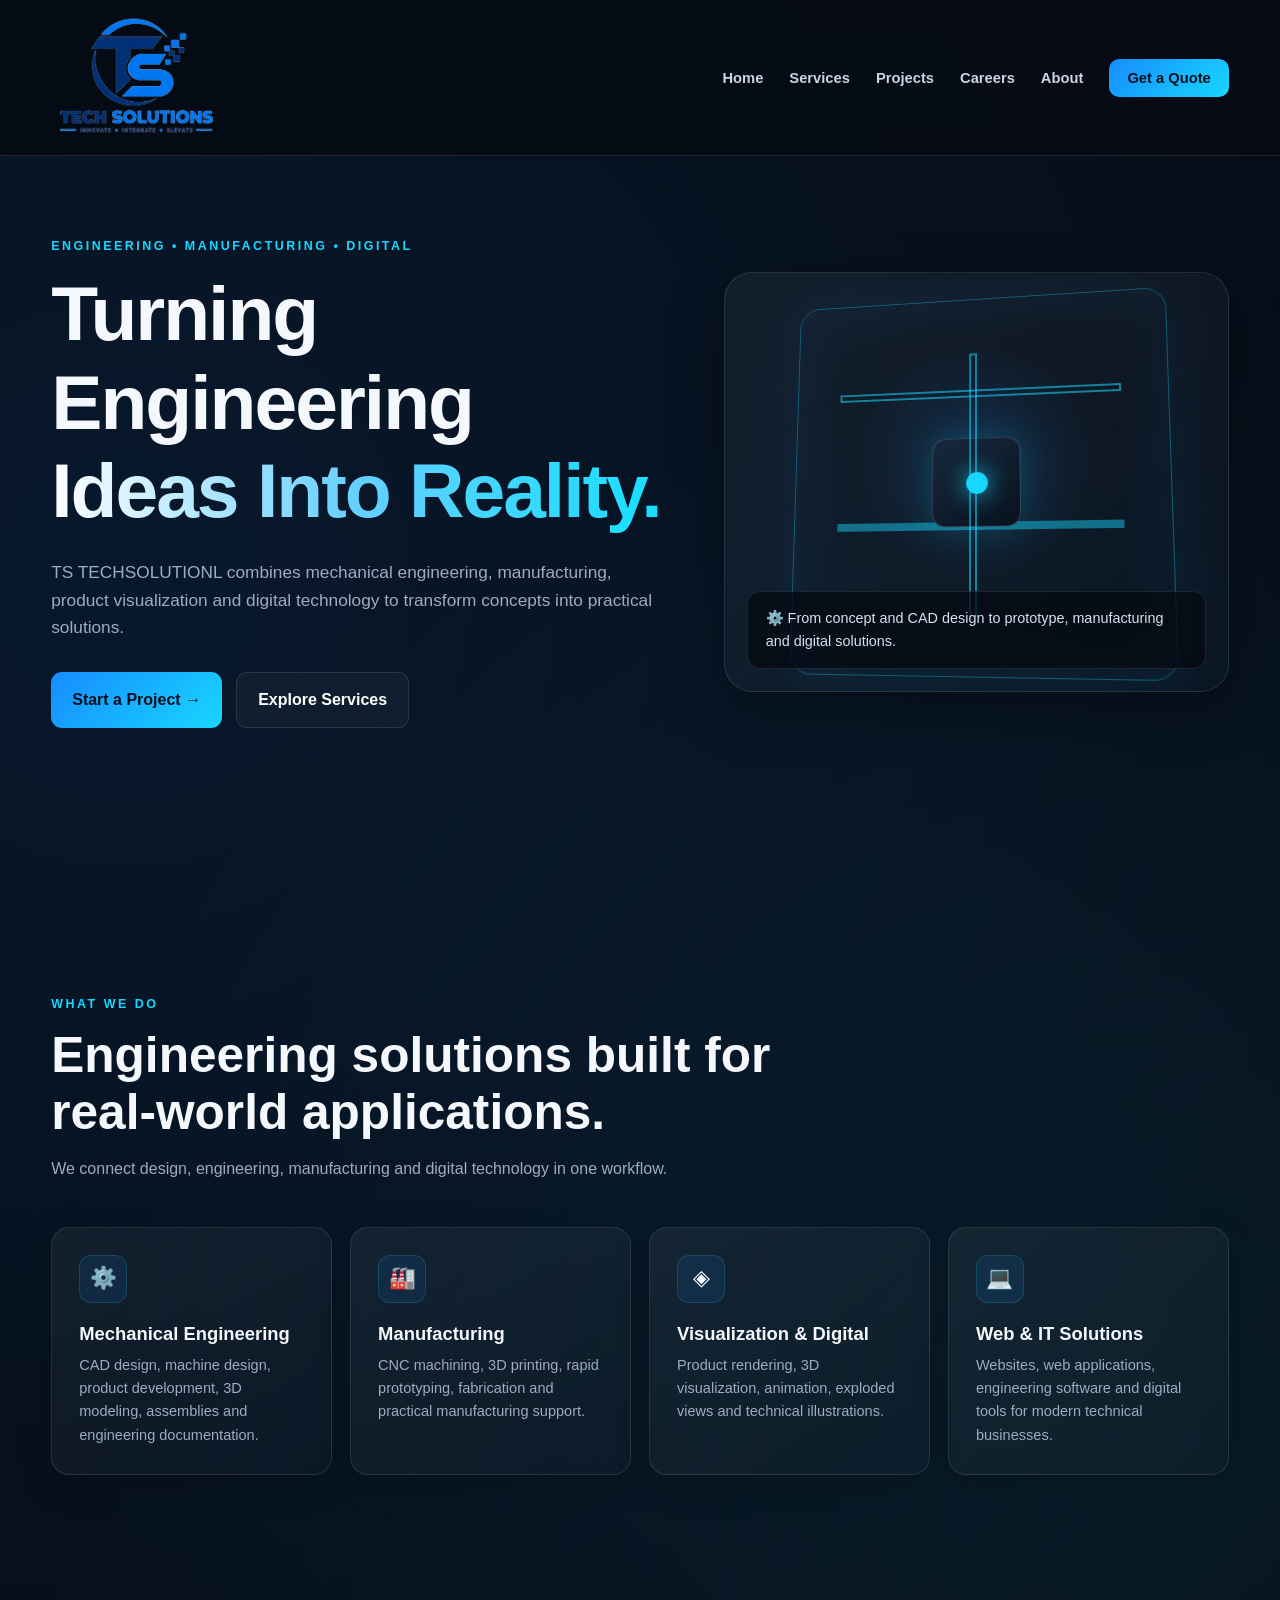
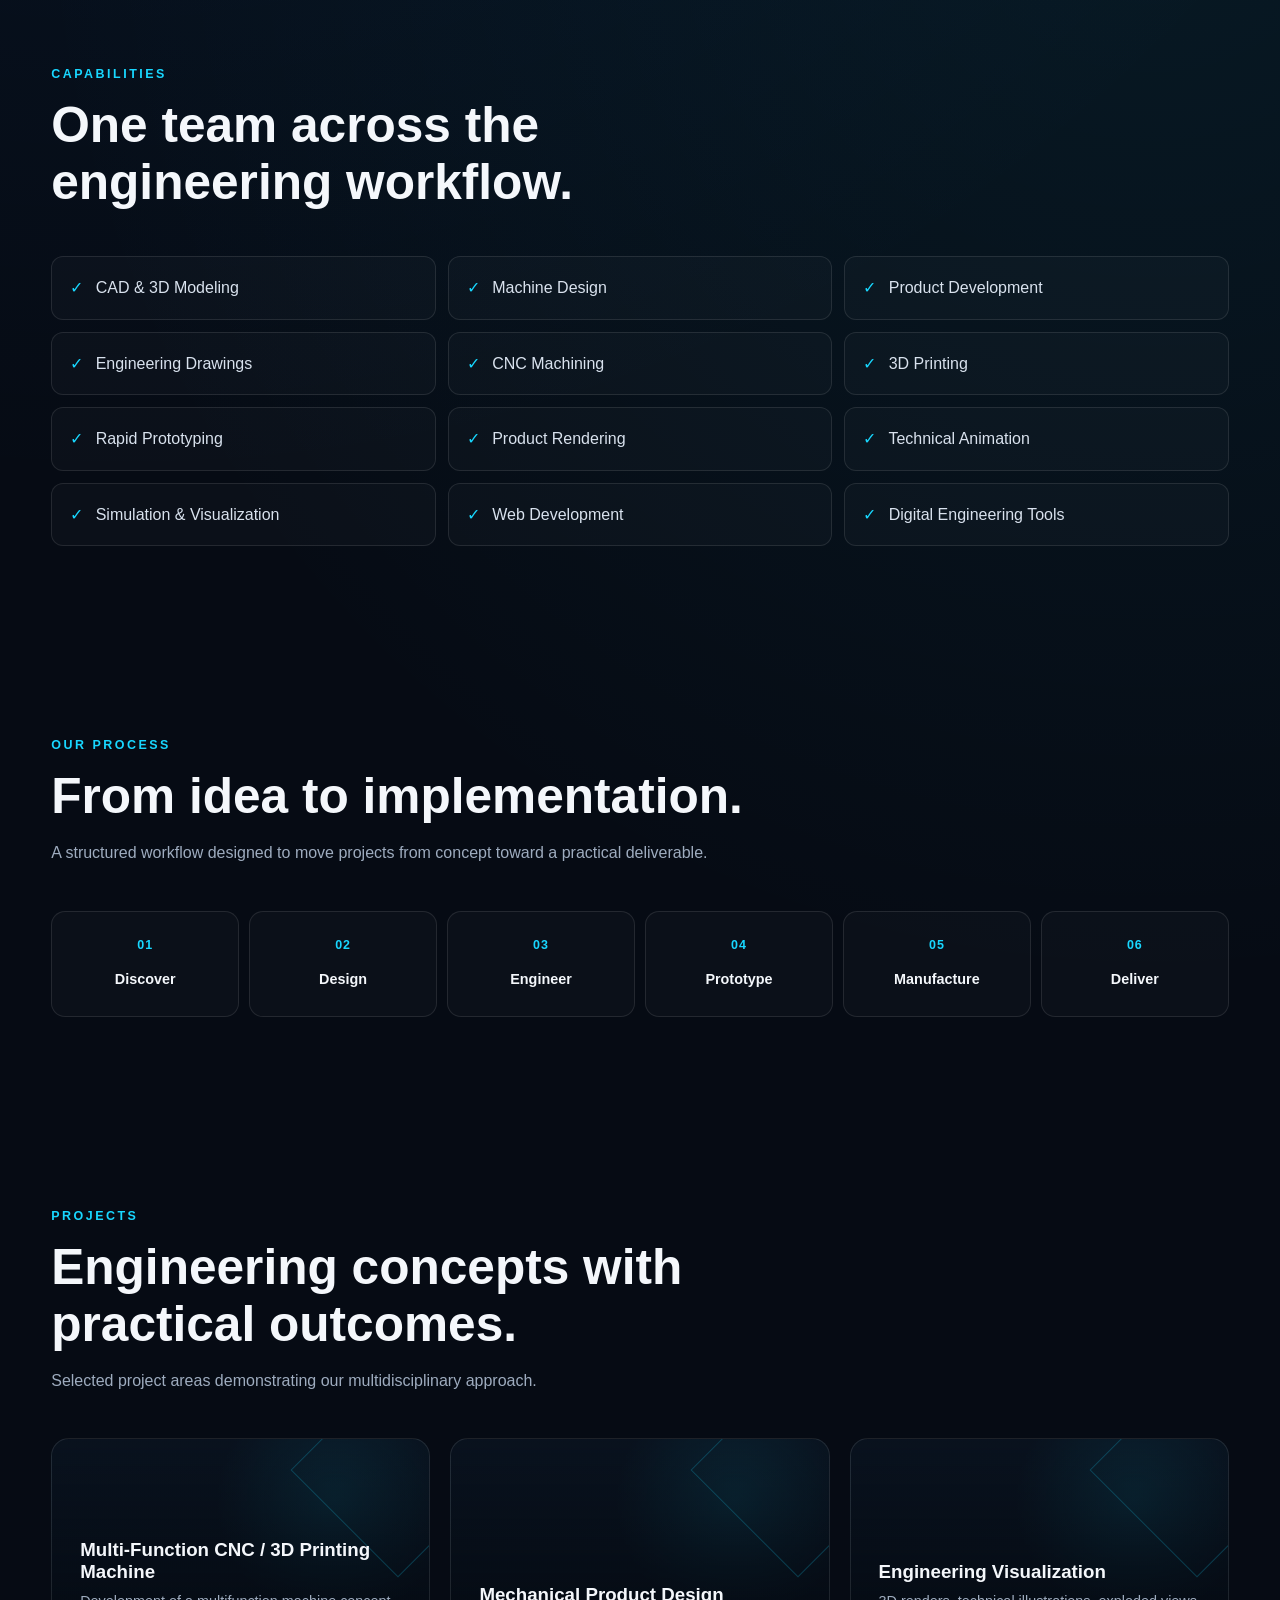
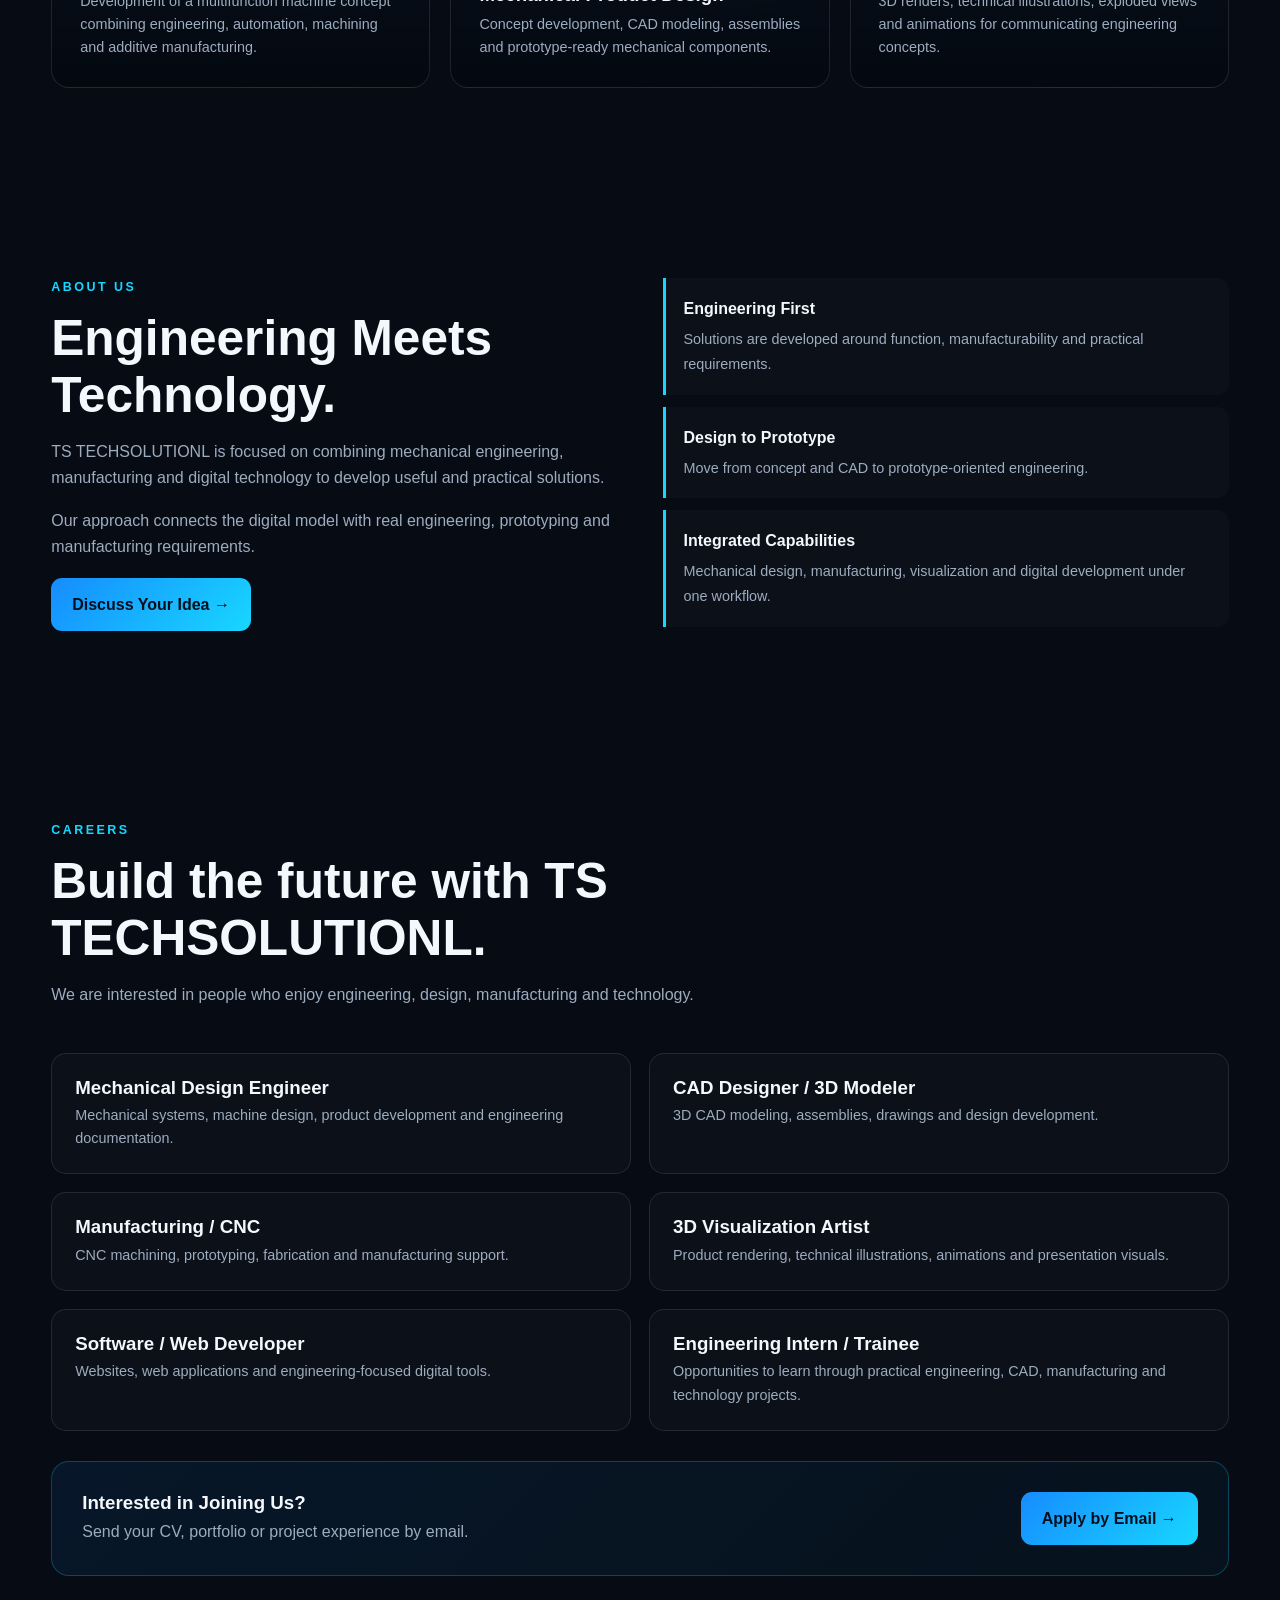
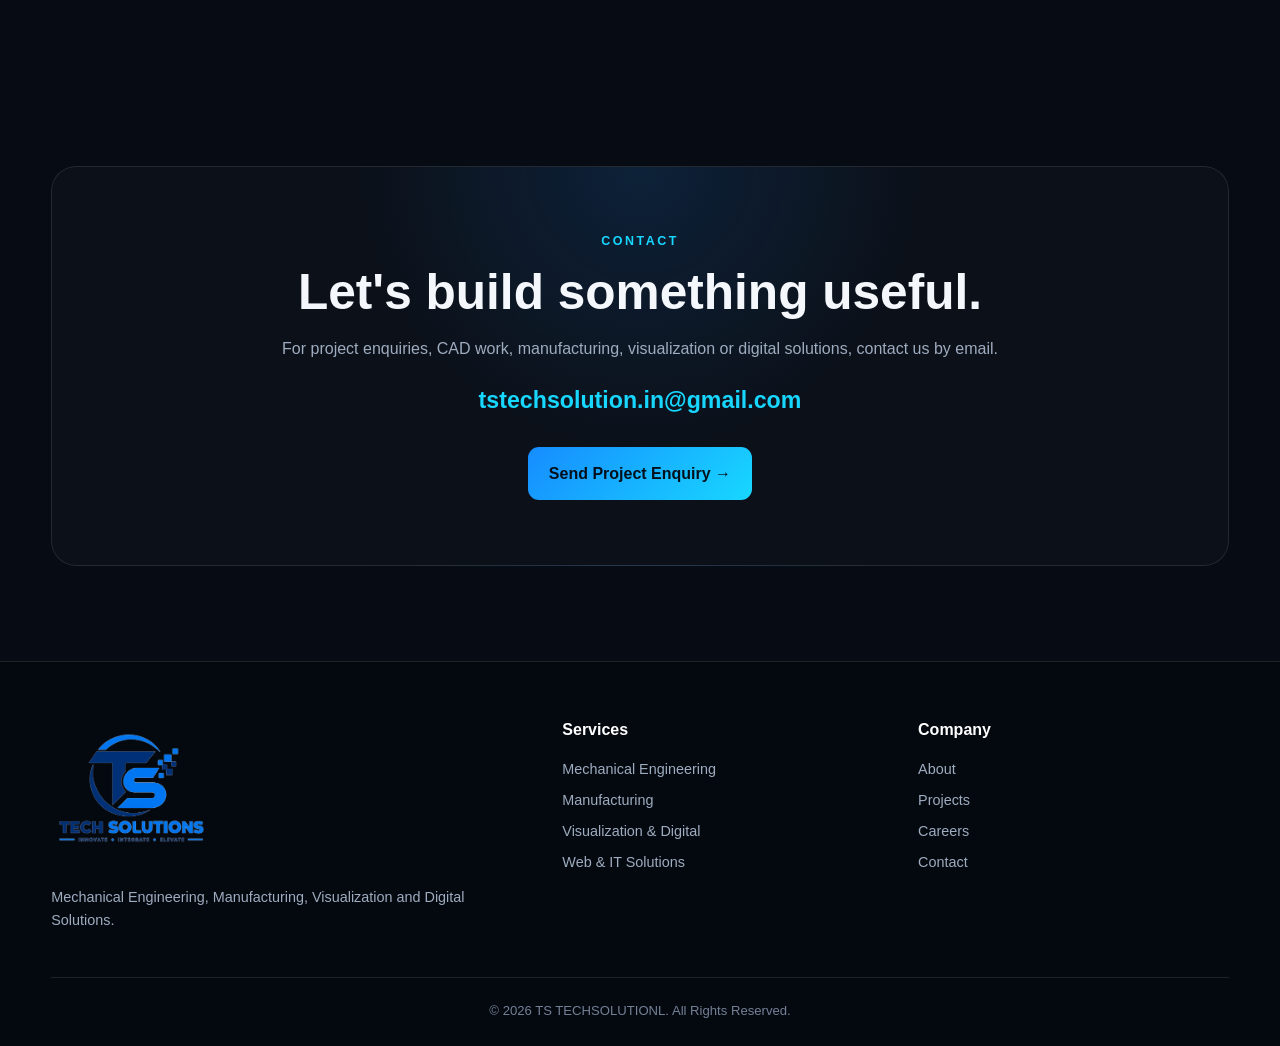
==== commit 8dd5a82d: "Update index.html" ====
--- a/index.html
+++ b/index.html
@@ -3,56 +3,33 @@
 <head>
   <meta charset="UTF-8">
   <meta name="viewport" content="width=device-width, initial-scale=1.0">
-
-  <meta
-    name="description"
-    content="TS TECHSOLUTIONL — Mechanical Engineering, Manufacturing, Visualization and Digital Solutions."
-  >
-
-  <meta
-    name="keywords"
-    content="mechanical engineering, CAD design, CNC machining, 3D printing, product design, 3D visualization, web development"
-  >
-
+  <meta name="google-site-verification" content="bPe6AeU_FXPkcaeKCfSKQvLNsWVxwtH6AG3gF_Pdq_4">
+
+  <meta name="description" content="TS TECHSOLUTIONL — Mechanical Engineering, Manufacturing, Visualization and Digital Solutions.">
+  <meta name="keywords" content="mechanical engineering, CAD design, CNC machining, 3D printing, product design, 3D visualization, web development">
   <meta name="author" content="TS TECHSOLUTIONL">
 
-  <meta
-    property="og:title"
-    content="TS TECHSOLUTIONL | Engineering • Manufacturing • Digital"
-  >
-
-  <meta
-    property="og:description"
-    content="Mechanical Engineering, Manufacturing, Visualization and Digital Solutions."
-  >
-
+  <meta property="og:title" content="TS TECHSOLUTIONL | Engineering • Manufacturing • Digital">
+  <meta property="og:description" content="Mechanical Engineering, Manufacturing, Visualization and Digital Solutions.">
   <meta property="og:type" content="website">
 
   <title>TS TECHSOLUTIONL | Engineering • Manufacturing • Digital</title>
 
   <style>
-
     :root {
       --bg: #060b14;
       --bg2: #0a1220;
       --card: #0d1726;
       --card2: #101d2e;
-
       --text: #f4f7fb;
       --muted: #9eacbf;
-
       --line: rgba(255,255,255,.10);
-
       --blue: #168cff;
       --cyan: #18d7ff;
-
       --max: 1180px;
-
       --radius: 18px;
-
       --shadow: 0 18px 55px rgba(0,0,0,.32);
     }
-
 
     * {
       margin: 0;
@@ -61,1182 +38,650 @@
       scroll-behavior: smooth;
     }
 
-
     html {
       scroll-padding-top: 85px;
     }
 
-
     body {
       font-family: Arial, Helvetica, sans-serif;
-
       background:
-        radial-gradient(
-          circle at 10% 10%,
-          rgba(22,140,255,.10),
-          transparent 28%
-        ),
-        radial-gradient(
-          circle at 90% 25%,
-          rgba(24,215,255,.07),
-          transparent 25%
-        ),
+        radial-gradient(circle at 10% 10%, rgba(22,140,255,.10), transparent 28%),
+        radial-gradient(circle at 90% 25%, rgba(24,215,255,.07), transparent 25%),
         var(--bg);
-
       color: var(--text);
-
       line-height: 1.6;
-
       overflow-x: hidden;
     }
-
 
     body::before {
       content: "";
-
       position: fixed;
-
       inset: 0;
-
       pointer-events: none;
-
       opacity: .18;
-
       background-image:
-        linear-gradient(
-          rgba(255,255,255,.025) 1px,
-          transparent 1px
-        ),
-        linear-gradient(
-          90deg,
-          rgba(255,255,255,.025) 1px,
-          transparent 1px
-        );
-
+        linear-gradient(rgba(255,255,255,.025) 1px, transparent 1px),
+        linear-gradient(90deg, rgba(255,255,255,.025) 1px, transparent 1px);
       background-size: 45px 45px;
-
       z-index: -1;
     }
-
 
     a {
       color: inherit;
       text-decoration: none;
     }
 
-
     img {
       max-width: 100%;
     }
-
 
     .container {
       width: min(92%, var(--max));
       margin: auto;
     }
 
-
     .section {
       padding: 95px 0;
     }
-
 
     .section-head {
       max-width: 760px;
       margin-bottom: 45px;
     }
 
-
     .eyebrow {
       color: var(--cyan);
-
       font-size: .78rem;
-
       font-weight: 800;
-
       letter-spacing: 2.5px;
-
       text-transform: uppercase;
-
       margin-bottom: 12px;
     }
 
-
-    h1,
-    h2,
-    h3 {
+    h1, h2, h3 {
       line-height: 1.15;
     }
-
 
     h2 {
       font-size: clamp(2rem, 4vw, 3.1rem);
-
       margin-bottom: 15px;
     }
-
 
     .section-head p,
     .muted {
       color: var(--muted);
     }
 
-
-
-    /* =========================
-       HEADER
-    ========================= */
-
+    /* HEADER */
     header {
       position: fixed;
-
       top: 0;
       left: 0;
       right: 0;
-
       z-index: 1000;
-
       background: rgba(6,11,20,.88);
-
       backdrop-filter: blur(16px);
-
       border-bottom: 1px solid var(--line);
     }
-
 
     .nav {
       min-height: 76px;
-
       display: flex;
-
       align-items: center;
-
       justify-content: space-between;
-
       gap: 25px;
     }
-
 
     .logo {
       display: flex;
-
       align-items: center;
-
       flex-shrink: 0;
     }
-
 
     .logo img {
       width: 170px;
-
       height: auto;
-
       display: block;
     }
-
 
     .nav-links {
       display: flex;
-
       align-items: center;
-
       gap: 26px;
-
       list-style: none;
     }
-
 
     .nav-links a {
       color: #cbd5e3;
-
       font-size: .92rem;
-
       font-weight: 600;
-
       transition: .25s;
     }
-
 
     .nav-links a:hover {
       color: white;
     }
 
-
     .nav-cta {
       padding: 11px 18px;
-
       border-radius: 10px;
-
-      background:
-        linear-gradient(
-          135deg,
-          var(--blue),
-          var(--cyan)
-        );
-
+      background: linear-gradient(135deg, var(--blue), var(--cyan));
       color: #03101c !important;
-
       font-weight: 800 !important;
     }
-
 
     .menu-btn {
       display: none;
-
       border: 1px solid var(--line);
-
       background: var(--card);
-
       color: white;
-
       padding: 9px 11px;
-
       border-radius: 9px;
-
       font-size: 1.25rem;
-
       cursor: pointer;
     }
 
-
-
-    /* =========================
-       HERO
-    ========================= */
-
+    /* HERO */
     .hero {
       min-height: 100vh;
-
       padding: 155px 0 90px;
-
       display: flex;
-
       align-items: center;
-
       position: relative;
     }
-
 
     .hero-grid {
       display: grid;
-
       grid-template-columns: 1.1fr .9fr;
-
       gap: 55px;
-
       align-items: center;
     }
-
 
     .hero h1 {
       font-size: clamp(2.7rem, 6vw, 5.3rem);
-
       letter-spacing: -2px;
-
       margin-bottom: 25px;
     }
 
-
     .gradient-text {
-      background:
-        linear-gradient(
-          90deg,
-          #fff,
-          #65cfff,
-          #17dfff
-        );
-
+      background: linear-gradient(90deg, #fff, #65cfff, #17dfff);
       -webkit-background-clip: text;
-
       background-clip: text;
-
       color: transparent;
     }
-
 
     .hero-text {
       color: var(--muted);
-
       max-width: 650px;
-
       font-size: 1.08rem;
-
       margin-bottom: 30px;
     }
-
 
     .hero-buttons {
       display: flex;
-
       flex-wrap: wrap;
-
       gap: 14px;
     }
-
 
     .btn {
       display: inline-flex;
-
       align-items: center;
-
       justify-content: center;
-
       gap: 8px;
-
       padding: 14px 21px;
-
       border-radius: 11px;
-
       font-weight: 800;
-
       border: 1px solid var(--line);
-
-      transition:
-        transform .2s,
-        border-color .2s,
-        background .2s;
-    }
-
+      transition: transform .2s, border-color .2s, background .2s;
+    }
 
     .btn:hover {
       transform: translateY(-2px);
     }
 
-
     .btn-primary {
-      background:
-        linear-gradient(
-          135deg,
-          var(--blue),
-          var(--cyan)
-        );
-
+      background: linear-gradient(135deg, var(--blue), var(--cyan));
       color: #03101c;
-
       border: none;
     }
-
 
     .btn-secondary {
       background: rgba(255,255,255,.035);
-
       color: white;
     }
-
 
     .hero-panel {
       position: relative;
-
       min-height: 420px;
-
       border: 1px solid var(--line);
-
       border-radius: 28px;
-
       background:
-        radial-gradient(
-          circle at 50% 45%,
-          rgba(22,140,255,.16),
-          transparent 35%
-        ),
-        linear-gradient(
-          145deg,
-          rgba(255,255,255,.055),
-          rgba(255,255,255,.015)
-        );
-
+        radial-gradient(circle at 50% 45%, rgba(22,140,255,.16), transparent 35%),
+        linear-gradient(145deg, rgba(255,255,255,.055), rgba(255,255,255,.015));
       box-shadow: var(--shadow);
-
       overflow: hidden;
-
       display: grid;
-
       place-items: center;
     }
-
 
     .machine {
       width: 76%;
-
       aspect-ratio: 1 / 1;
-
-      border:
-        1px solid
-        rgba(24,215,255,.35);
-
+      border: 1px solid rgba(24,215,255,.35);
       border-radius: 22px;
-
       position: relative;
-
-      transform:
-        perspective(800px)
-        rotateX(8deg)
-        rotateY(-10deg);
-
-      box-shadow:
-        inset 0 0 60px
-        rgba(22,140,255,.08),
-
-        0 0 60px
-        rgba(22,140,255,.08);
-    }
-
+      transform: perspective(800px) rotateX(8deg) rotateY(-10deg);
+      box-shadow: inset 0 0 60px rgba(22,140,255,.08), 0 0 60px rgba(22,140,255,.08);
+    }
 
     .machine::before,
     .machine::after {
       content: "";
-
       position: absolute;
-
-      border:
-        2px solid
-        rgba(24,215,255,.55);
-    }
-
+      border: 2px solid rgba(24,215,255,.55);
+    }
 
     .machine::before {
       left: 12%;
-
       right: 12%;
-
       top: 25%;
-
       height: 4px;
-
-      box-shadow:
-        0 135px 0
-        rgba(24,215,255,.45);
-    }
-
+      box-shadow: 0 135px 0 rgba(24,215,255,.45);
+    }
 
     .machine::after {
       top: 15%;
-
       bottom: 15%;
-
       left: 48%;
-
       width: 4px;
     }
-
 
     .machine-core {
       position: absolute;
-
       width: 90px;
-
       height: 90px;
-
       left: calc(50% - 45px);
-
       top: calc(50% - 45px);
-
       border-radius: 14px;
-
-      background:
-        linear-gradient(
-          145deg,
-          #17283e,
-          #08121e
-        );
-
-      border:
-        1px solid
-        rgba(255,255,255,.17);
-
-      box-shadow:
-        0 0 35px
-        rgba(24,215,255,.2);
-    }
-
+      background: linear-gradient(145deg, #17283e, #08121e);
+      border: 1px solid rgba(255,255,255,.17);
+      box-shadow: 0 0 35px rgba(24,215,255,.2);
+    }
 
     .machine-core::after {
       content: "";
-
       position: absolute;
-
       width: 22px;
-
       height: 22px;
-
       border-radius: 50%;
-
       background: var(--cyan);
-
       left: 34px;
-
       top: 34px;
-
-      box-shadow:
-        0 0 25px
-        var(--cyan);
-    }
-
+      box-shadow: 0 0 25px var(--cyan);
+    }
 
     .hero-badge {
       position: absolute;
-
       bottom: 22px;
-
       left: 22px;
-
       right: 22px;
-
       padding: 15px 18px;
-
       background: rgba(4,10,18,.76);
-
       border: 1px solid var(--line);
-
       border-radius: 13px;
-
       color: #d8e2ef;
-
       font-size: .9rem;
     }
 
-
-
-    /* =========================
-       SERVICE CARDS
-    ========================= */
-
+    /* CARDS */
     .cards {
       display: grid;
-
-      grid-template-columns:
-        repeat(4, 1fr);
-
+      grid-template-columns: repeat(4, 1fr);
       gap: 18px;
     }
 
-
     .card {
-      background:
-        linear-gradient(
-          145deg,
-          rgba(255,255,255,.055),
-          rgba(255,255,255,.018)
-        );
-
-      border:
-        1px solid
-        var(--line);
-
-      border-radius:
-        var(--radius);
-
+      background: linear-gradient(145deg, rgba(255,255,255,.055), rgba(255,255,255,.018));
+      border: 1px solid var(--line);
+      border-radius: var(--radius);
       padding: 27px;
-
-      box-shadow:
-        0 10px 35px
-        rgba(0,0,0,.15);
-
+      box-shadow: 0 10px 35px rgba(0,0,0,.15);
       transition: .25s;
     }
 
-
     .card:hover {
-      transform:
-        translateY(-5px);
-
-      border-color:
-        rgba(24,215,255,.38);
-    }
-
+      transform: translateY(-5px);
+      border-color: rgba(24,215,255,.38);
+    }
 
     .icon {
       width: 48px;
-
       height: 48px;
-
       display: grid;
-
       place-items: center;
-
       border-radius: 12px;
-
-      background:
-        rgba(22,140,255,.11);
-
-      border:
-        1px solid
-        rgba(24,215,255,.18);
-
+      background: rgba(22,140,255,.11);
+      border: 1px solid rgba(24,215,255,.18);
       font-size: 1.35rem;
-
       margin-bottom: 20px;
     }
-
 
     .card h3 {
       margin-bottom: 10px;
-
       font-size: 1.15rem;
     }
-
 
     .card p {
       color: var(--muted);
-
       font-size: .91rem;
     }
 
-
-
-    /* =========================
-       CAPABILITIES
-    ========================= */
-
+    /* CAPABILITIES */
     .capability-grid {
       display: grid;
-
-      grid-template-columns:
-        repeat(3, 1fr);
-
+      grid-template-columns: repeat(3, 1fr);
       gap: 12px;
     }
 
-
     .capability {
-      border:
-        1px solid
-        var(--line);
-
-      background:
-        rgba(255,255,255,.025);
-
+      border: 1px solid var(--line);
+      background: rgba(255,255,255,.025);
       padding: 18px;
-
       border-radius: 12px;
-
       color: #d9e2ee;
     }
-
 
     .capability span {
       color: var(--cyan);
-
       margin-right: 8px;
     }
 
-
-
-    /* =========================
-       PROCESS
-    ========================= */
-
+    /* PROCESS */
     .process {
       display: grid;
-
-      grid-template-columns:
-        repeat(6, 1fr);
-
+      grid-template-columns: repeat(6, 1fr);
       gap: 10px;
     }
-
 
     .process-item {
       position: relative;
-
       padding: 24px 14px;
-
       text-align: center;
-
-      border:
-        1px solid
-        var(--line);
-
-      background:
-        rgba(255,255,255,.025);
-
+      border: 1px solid var(--line);
+      background: rgba(255,255,255,.025);
       border-radius: 14px;
     }
-
 
     .process-num {
       display: block;
-
       color: var(--cyan);
-
       font-size: .78rem;
-
       font-weight: 800;
-
       margin-bottom: 10px;
-
       letter-spacing: 1px;
     }
-
 
     .process-item strong {
       font-size: .9rem;
     }
 
-
-
-    /* =========================
-       PROJECTS
-    ========================= */
-
+    /* PROJECTS */
     .project-grid {
       display: grid;
-
-      grid-template-columns:
-        repeat(3, 1fr);
-
+      grid-template-columns: repeat(3, 1fr);
       gap: 20px;
     }
-
 
     .project {
       min-height: 250px;
-
       padding: 28px;
-
-      border:
-        1px solid
-        var(--line);
-
+      border: 1px solid var(--line);
       border-radius: 18px;
-
       background:
-        linear-gradient(
-          to top,
-          rgba(3,8,15,.95),
-          rgba(3,8,15,.35)
-        ),
-        radial-gradient(
-          circle at 75% 25%,
-          rgba(24,215,255,.16),
-          transparent 35%
-        ),
+        linear-gradient(to top, rgba(3,8,15,.95), rgba(3,8,15,.35)),
+        radial-gradient(circle at 75% 25%, rgba(24,215,255,.16), transparent 35%),
         #0c1726;
-
       display: flex;
-
       flex-direction: column;
-
       justify-content: flex-end;
-
       overflow: hidden;
-
       position: relative;
     }
-
 
     .project::before {
       content: "";
-
       position: absolute;
-
       width: 150px;
-
       height: 150px;
-
       right: -45px;
-
       top: -45px;
-
-      border:
-        1px solid
-        rgba(24,215,255,.22);
-
+      border: 1px solid rgba(24,215,255,.22);
       transform: rotate(45deg);
     }
-
 
     .project h3,
     .project p {
       position: relative;
-
       z-index: 1;
     }
-
 
     .project h3 {
       margin-bottom: 8px;
     }
 
-
     .project p {
       color: var(--muted);
-
       font-size: .9rem;
     }
 
-
-
-    /* =========================
-       ABOUT
-    ========================= */
-
+    /* ABOUT */
     .about-grid {
       display: grid;
-
-      grid-template-columns:
-        1fr 1fr;
-
+      grid-template-columns: 1fr 1fr;
       gap: 45px;
-
       align-items: start;
     }
-
 
     .about-copy p {
       color: var(--muted);
-
       margin-bottom: 18px;
     }
-
 
     .about-points {
       display: grid;
-
       gap: 12px;
     }
-
 
     .about-point {
       padding: 18px;
-
-      border-left:
-        3px solid
-        var(--cyan);
-
-      background:
-        rgba(255,255,255,.025);
-
-      border-radius:
-        0 12px 12px 0;
-    }
-
+      border-left: 3px solid var(--cyan);
+      background: rgba(255,255,255,.025);
+      border-radius: 0 12px 12px 0;
+    }
 
     .about-point strong {
       display: block;
-
       margin-bottom: 4px;
     }
-
 
     .about-point span {
       color: var(--muted);
-
       font-size: .9rem;
     }
 
-
-
-    /* =========================
-       CAREERS
-    ========================= */
-
+    /* CAREERS */
     .career-grid {
       display: grid;
-
-      grid-template-columns:
-        1fr 1fr;
-
+      grid-template-columns: 1fr 1fr;
       gap: 18px;
     }
-
 
     .career {
       padding: 23px;
-
-      border:
-        1px solid
-        var(--line);
-
+      border: 1px solid var(--line);
       border-radius: 15px;
-
-      background:
-        rgba(255,255,255,.025);
-    }
-
+      background: rgba(255,255,255,.025);
+    }
 
     .career h3 {
       margin-bottom: 6px;
     }
 
-
     .career p {
       color: var(--muted);
-
       font-size: .9rem;
     }
-
 
     .career-cta {
       margin-top: 30px;
-
       padding: 30px;
-
-      border:
-        1px solid
-        rgba(24,215,255,.25);
-
+      border: 1px solid rgba(24,215,255,.25);
       border-radius: 18px;
-
-      background:
-        linear-gradient(
-          135deg,
-          rgba(22,140,255,.09),
-          rgba(24,215,255,.035)
-        );
-
+      background: linear-gradient(135deg, rgba(22,140,255,.09), rgba(24,215,255,.035));
       display: flex;
-
       align-items: center;
-
       justify-content: space-between;
-
       gap: 25px;
     }
-
 
     .career-cta p {
       color: var(--muted);
-
       margin-top: 5px;
     }
 
-
-
-    /* =========================
-       CONTACT
-    ========================= */
-
+    /* CONTACT */
     .contact-box {
       text-align: center;
-
       padding: 65px 25px;
-
-      border:
-        1px solid
-        var(--line);
-
+      border: 1px solid var(--line);
       border-radius: 25px;
-
       background:
-        radial-gradient(
-          circle at 50% 0%,
-          rgba(22,140,255,.14),
-          transparent 40%
-        ),
+        radial-gradient(circle at 50% 0%, rgba(22,140,255,.14), transparent 40%),
         rgba(255,255,255,.025);
     }
-
 
     .email {
       display: inline-block;
-
       margin: 20px 0 28px;
-
       color: var(--cyan);
-
-      font-size:
-        clamp(
-          1rem,
-          3vw,
-          1.45rem
-        );
-
+      font-size: clamp(1rem, 3vw, 1.45rem);
       font-weight: 800;
-
       word-break: break-word;
     }
 
-
-
-    /* =========================
-       FOOTER
-    ========================= */
-
+    /* FOOTER */
     footer {
-      border-top:
-        1px solid
-        var(--line);
-
+      border-top: 1px solid var(--line);
       padding: 55px 0 25px;
-
-      background:
-        rgba(0,0,0,.18);
-    }
-
+      background: rgba(0,0,0,.18);
+    }
 
     .footer-grid {
       display: grid;
-
-      grid-template-columns:
-        1.5fr 1fr 1fr;
-
+      grid-template-columns: 1.5fr 1fr 1fr;
       gap: 45px;
-
       margin-bottom: 45px;
     }
-
 
     .footer-logo img {
       width: 160px;
-
       margin-bottom: 15px;
     }
-
 
     .footer-grid p {
       color: var(--muted);
-
       max-width: 420px;
-
       font-size: .9rem;
     }
-
 
     .footer-title {
       color: white;
-
       font-weight: 800;
-
       margin-bottom: 15px;
     }
-
 
     .footer-links {
       display: grid;
-
       gap: 8px;
     }
-
 
     .footer-links a {
       color: var(--muted);
-
       font-size: .9rem;
     }
-
 
     .footer-links a:hover {
       color: var(--cyan);
     }
 
-
     .copyright {
-      border-top:
-        1px solid
-        var(--line);
-
+      border-top: 1px solid var(--line);
       padding-top: 22px;
-
       color: #748196;
-
       font-size: .82rem;
-
       text-align: center;
     }
 
-
-
-    /* =========================
-       TABLET
-    ========================= */
-
+    /* MOBILE */
     @media (max-width: 1000px) {
-
       .cards {
-        grid-template-columns:
-          repeat(2, 1fr);
-      }
-
+        grid-template-columns: repeat(2, 1fr);
+      }
 
       .process {
-        grid-template-columns:
-          repeat(3, 1fr);
-      }
-
+        grid-template-columns: repeat(3, 1fr);
+      }
 
       .project-grid {
-        grid-template-columns:
-          1fr 1fr;
-      }
-
-    }
-
-
-
-    /* =========================
-       MOBILE
-    ========================= */
+        grid-template-columns: 1fr 1fr;
+      }
+    }
 
     @media (max-width: 760px) {
-
       .section {
         padding: 72px 0;
       }
 
-
       .nav {
         min-height: 68px;
       }
 
-
       .logo img {
         width: 145px;
       }
 
-
       .menu-btn {
         display: block;
       }
 
-
       .nav-links {
         display: none;
-
         position: absolute;
-
         left: 4%;
-
         right: 4%;
-
         top: 72px;
-
         padding: 18px;
-
         flex-direction: column;
-
         align-items: stretch;
-
         gap: 4px;
-
         background: #0a1320;
-
-        border:
-          1px solid
-          var(--line);
-
+        border: 1px solid var(--line);
         border-radius: 14px;
-
         box-shadow: var(--shadow);
       }
-
 
       .nav-links.active {
         display: flex;
       }
 
-
       .nav-links a {
         display: block;
-
         padding: 12px;
       }
-
 
       .hero {
         padding-top: 125px;
       }
-
 
       .hero-grid,
       .about-grid,
@@ -1244,69 +689,48 @@
         grid-template-columns: 1fr;
       }
 
-
       .hero-panel {
         min-height: 330px;
       }
 
-
       .capability-grid {
-        grid-template-columns:
-          1fr 1fr;
-      }
-
+        grid-template-columns: 1fr 1fr;
+      }
 
       .footer-grid {
-        grid-template-columns:
-          1fr 1fr;
-      }
-
+        grid-template-columns: 1fr 1fr;
+      }
 
       .footer-grid > div:first-child {
         grid-column: 1 / -1;
       }
 
-
       .career-cta {
         flex-direction: column;
-
         align-items: flex-start;
       }
-
-    }
-
-
-
-    /* =========================
-       SMALL MOBILE
-    ========================= */
+    }
 
     @media (max-width: 480px) {
-
       .container {
         width: 90%;
       }
 
-
       .logo img {
         width: 135px;
       }
 
-
       .hero h1 {
         font-size: 2.55rem;
       }
 
-
       .hero-buttons {
         flex-direction: column;
       }
 
-
       .btn {
         width: 100%;
       }
-
 
       .cards,
       .capability-grid,
@@ -1316,160 +740,459 @@
         grid-template-columns: 1fr;
       }
 
-
       .footer-grid > div:first-child {
         grid-column: auto;
       }
 
-
       .hero-panel {
         min-height: 285px;
       }
 
-
       .machine {
         width: 78%;
       }
-
-    }
-
+    }
   </style>
 </head>
 
-
 <body>
 
-
-  <!-- =========================
-       HEADER
-  ========================= -->
-
+  <!-- HEADER -->
   <header>
-
     <div class="container nav">
-
-      <a
-        href="#home"
-        class="logo"
-        aria-label="TS TECHSOLUTIONL Home"
-      >
-
-        <img
-          src="logo.png"
-          alt="TS TECHSOLUTIONL Logo"
-        >
-
+      <a href="#home" class="logo" aria-label="TS TECHSOLUTIONL Home">
+        <img src="logo.png" alt="TS TECHSOLUTIONL Logo">
       </a>
 
-
-      <button
-        class="menu-btn"
-        id="menuBtn"
-        aria-label="Open menu"
-      >
-        ☰
-      </button>
-
-
-      <ul
-        class="nav-links"
-        id="navLinks"
-      >
-
-        <li>
-          <a href="#home">
-            Home
+      <button class="menu-btn" id="menuBtn" aria-label="Open menu">☰</button>
+
+      <ul class="nav-links" id="navLinks">
+        <li><a href="#home">Home</a></li>
+        <li><a href="#services">Services</a></li>
+        <li><a href="#projects">Projects</a></li>
+        <li><a href="#careers">Careers</a></li>
+        <li><a href="#about">About</a></li>
+        <li><a href="#contact" class="nav-cta">Get a Quote</a></li>
+      </ul>
+    </div>
+  </header>
+
+  <!-- HERO -->
+  <main id="home">
+    <section class="hero">
+      <div class="container hero-grid">
+
+        <div>
+          <div class="eyebrow">Engineering • Manufacturing • Digital</div>
+
+          <h1>
+            Turning Engineering
+            <span class="gradient-text">Ideas Into Reality.</span>
+          </h1>
+
+          <p class="hero-text">
+            TS TECHSOLUTIONL combines mechanical engineering, manufacturing,
+            product visualization and digital technology to transform concepts
+            into practical solutions.
+          </p>
+
+          <div class="hero-buttons">
+            <a class="btn btn-primary" href="#contact">Start a Project →</a>
+            <a class="btn btn-secondary" href="#services">Explore Services</a>
+          </div>
+        </div>
+
+        <div class="hero-panel">
+          <div class="machine">
+            <div class="machine-core"></div>
+          </div>
+
+          <div class="hero-badge">
+            ⚙️ From concept and CAD design to prototype, manufacturing and digital solutions.
+          </div>
+        </div>
+
+      </div>
+    </section>
+
+    <!-- SERVICES -->
+    <section class="section" id="services">
+      <div class="container">
+
+        <div class="section-head">
+          <div class="eyebrow">What We Do</div>
+          <h2>Engineering solutions built for real-world applications.</h2>
+          <p>
+            We connect design, engineering, manufacturing and digital technology
+            in one workflow.
+          </p>
+        </div>
+
+        <div class="cards">
+
+          <article class="card">
+            <div class="icon">⚙️</div>
+            <h3>Mechanical Engineering</h3>
+            <p>
+              CAD design, machine design, product development, 3D modeling,
+              assemblies and engineering documentation.
+            </p>
+          </article>
+
+          <article class="card">
+            <div class="icon">🏭</div>
+            <h3>Manufacturing</h3>
+            <p>
+              CNC machining, 3D printing, rapid prototyping, fabrication and
+              practical manufacturing support.
+            </p>
+          </article>
+
+          <article class="card">
+            <div class="icon">◈</div>
+            <h3>Visualization & Digital</h3>
+            <p>
+              Product rendering, 3D visualization, animation, exploded views
+              and technical illustrations.
+            </p>
+          </article>
+
+          <article class="card">
+            <div class="icon">💻</div>
+            <h3>Web & IT Solutions</h3>
+            <p>
+              Websites, web applications, engineering software and digital
+              tools for modern technical businesses.
+            </p>
+          </article>
+
+        </div>
+      </div>
+    </section>
+
+    <!-- CAPABILITIES -->
+    <section class="section">
+      <div class="container">
+
+        <div class="section-head">
+          <div class="eyebrow">Capabilities</div>
+          <h2>One team across the engineering workflow.</h2>
+        </div>
+
+        <div class="capability-grid">
+          <div class="capability"><span>✓</span> CAD & 3D Modeling</div>
+          <div class="capability"><span>✓</span> Machine Design</div>
+          <div class="capability"><span>✓</span> Product Development</div>
+          <div class="capability"><span>✓</span> Engineering Drawings</div>
+          <div class="capability"><span>✓</span> CNC Machining</div>
+          <div class="capability"><span>✓</span> 3D Printing</div>
+          <div class="capability"><span>✓</span> Rapid Prototyping</div>
+          <div class="capability"><span>✓</span> Product Rendering</div>
+          <div class="capability"><span>✓</span> Technical Animation</div>
+          <div class="capability"><span>✓</span> Simulation & Visualization</div>
+          <div class="capability"><span>✓</span> Web Development</div>
+          <div class="capability"><span>✓</span> Digital Engineering Tools</div>
+        </div>
+
+      </div>
+    </section>
+
+    <!-- PROCESS -->
+    <section class="section">
+      <div class="container">
+
+        <div class="section-head">
+          <div class="eyebrow">Our Process</div>
+          <h2>From idea to implementation.</h2>
+          <p>
+            A structured workflow designed to move projects from concept toward
+            a practical deliverable.
+          </p>
+        </div>
+
+        <div class="process">
+          <div class="process-item">
+            <span class="process-num">01</span>
+            <strong>Discover</strong>
+          </div>
+
+          <div class="process-item">
+            <span class="process-num">02</span>
+            <strong>Design</strong>
+          </div>
+
+          <div class="process-item">
+            <span class="process-num">03</span>
+            <strong>Engineer</strong>
+          </div>
+
+          <div class="process-item">
+            <span class="process-num">04</span>
+            <strong>Prototype</strong>
+          </div>
+
+          <div class="process-item">
+            <span class="process-num">05</span>
+            <strong>Manufacture</strong>
+          </div>
+
+          <div class="process-item">
+            <span class="process-num">06</span>
+            <strong>Deliver</strong>
+          </div>
+        </div>
+
+      </div>
+    </section>
+
+    <!-- PROJECTS -->
+    <section class="section" id="projects">
+      <div class="container">
+
+        <div class="section-head">
+          <div class="eyebrow">Projects</div>
+          <h2>Engineering concepts with practical outcomes.</h2>
+          <p>
+            Selected project areas demonstrating our multidisciplinary approach.
+          </p>
+        </div>
+
+        <div class="project-grid">
+
+          <article class="project">
+            <h3>Multi-Function CNC / 3D Printing Machine</h3>
+            <p>
+              Development of a multifunction machine concept combining
+              engineering, automation, machining and additive manufacturing.
+            </p>
+          </article>
+
+          <article class="project">
+            <h3>Mechanical Product Design</h3>
+            <p>
+              Concept development, CAD modeling, assemblies and prototype-ready
+              mechanical components.
+            </p>
+          </article>
+
+          <article class="project">
+            <h3>Engineering Visualization</h3>
+            <p>
+              3D renders, technical illustrations, exploded views and
+              animations for communicating engineering concepts.
+            </p>
+          </article>
+
+        </div>
+      </div>
+    </section>
+
+    <!-- ABOUT -->
+    <section class="section" id="about">
+      <div class="container about-grid">
+
+        <div class="about-copy">
+          <div class="eyebrow">About Us</div>
+          <h2>Engineering Meets Technology.</h2>
+
+          <p>
+            TS TECHSOLUTIONL is focused on combining mechanical engineering,
+            manufacturing and digital technology to develop useful and practical
+            solutions.
+          </p>
+
+          <p>
+            Our approach connects the digital model with real engineering,
+            prototyping and manufacturing requirements.
+          </p>
+
+          <a class="btn btn-primary" href="#contact">Discuss Your Idea →</a>
+        </div>
+
+        <div class="about-points">
+
+          <div class="about-point">
+            <strong>Engineering First</strong>
+            <span>Solutions are developed around function, manufacturability and practical requirements.</span>
+          </div>
+
+          <div class="about-point">
+            <strong>Design to Prototype</strong>
+            <span>Move from concept and CAD to prototype-oriented engineering.</span>
+          </div>
+
+          <div class="about-point">
+            <strong>Integrated Capabilities</strong>
+            <span>Mechanical design, manufacturing, visualization and digital development under one workflow.</span>
+          </div>
+
+        </div>
+
+      </div>
+    </section>
+
+    <!-- CAREERS -->
+    <section class="section" id="careers">
+      <div class="container">
+
+        <div class="section-head">
+          <div class="eyebrow">Careers</div>
+          <h2>Build the future with TS TECHSOLUTIONL.</h2>
+          <p>
+            We are interested in people who enjoy engineering, design,
+            manufacturing and technology.
+          </p>
+        </div>
+
+        <div class="career-grid">
+
+          <article class="career">
+            <h3>Mechanical Design Engineer</h3>
+            <p>Mechanical systems, machine design, product development and engineering documentation.</p>
+          </article>
+
+          <article class="career">
+            <h3>CAD Designer / 3D Modeler</h3>
+            <p>3D CAD modeling, assemblies, drawings and design development.</p>
+          </article>
+
+          <article class="career">
+            <h3>Manufacturing / CNC</h3>
+            <p>CNC machining, prototyping, fabrication and manufacturing support.</p>
+          </article>
+
+          <article class="career">
+            <h3>3D Visualization Artist</h3>
+            <p>Product rendering, technical illustrations, animations and presentation visuals.</p>
+          </article>
+
+          <article class="career">
+            <h3>Software / Web Developer</h3>
+            <p>Websites, web applications and engineering-focused digital tools.</p>
+          </article>
+
+          <article class="career">
+            <h3>Engineering Intern / Trainee</h3>
+            <p>Opportunities to learn through practical engineering, CAD, manufacturing and technology projects.</p>
+          </article>
+
+        </div>
+
+        <div class="career-cta">
+          <div>
+            <h3>Interested in Joining Us?</h3>
+            <p>Send your CV, portfolio or project experience by email.</p>
+          </div>
+
+          <a
+            class="btn btn-primary"
+            href="mailto:tstechsolution.in@gmail.com?subject=Career%20Application%20-%20TS%20TECHSOLUTIONL"
+          >
+            Apply by Email →
           </a>
-        </li>
-
-        <li>
-          <a href="#services">
-            Services
+        </div>
+
+      </div>
+    </section>
+
+    <!-- CONTACT -->
+    <section class="section" id="contact">
+      <div class="container">
+
+        <div class="contact-box">
+          <div class="eyebrow">Contact</div>
+
+          <h2>Let's build something useful.</h2>
+
+          <p class="muted">
+            For project enquiries, CAD work, manufacturing, visualization or
+            digital solutions, contact us by email.
+          </p>
+
+          <a
+            class="email"
+            href="mailto:tstechsolution.in@gmail.com?subject=Project%20Enquiry%20-%20TS%20TECHSOLUTIONL"
+          >
+            tstechsolution.in@gmail.com
           </a>
-        </li>
-
-        <li>
-          <a href="#projects">
-            Projects
+
+          <br>
+
+          <a
+            class="btn btn-primary"
+            href="mailto:tstechsolution.in@gmail.com?subject=Project%20Enquiry%20-%20TS%20TECHSOLUTIONL"
+          >
+            Send Project Enquiry →
           </a>
-        </li>
-
-        <li>
-          <a href="#careers">
-            Careers
+        </div>
+
+      </div>
+    </section>
+
+  </main>
+
+  <!-- FOOTER -->
+  <footer>
+    <div class="container">
+
+      <div class="footer-grid">
+
+        <div>
+          <a class="footer-logo" href="#home">
+            <img src="logo.png" alt="TS TECHSOLUTIONL Logo">
           </a>
-        </li>
-
-        <li>
-          <a href="#about">
-            About
-          </a>
-        </li>
-
-        <li>
-          <a
-            href="#contact"
-            class="nav-cta"
-          >
-            Get a Quote
-          </a>
-        </li>
-
-      </ul>
+
+          <p>
+            Mechanical Engineering, Manufacturing, Visualization and Digital
+            Solutions.
+          </p>
+        </div>
+
+        <div>
+          <div class="footer-title">Services</div>
+
+          <div class="footer-links">
+            <a href="#services">Mechanical Engineering</a>
+            <a href="#services">Manufacturing</a>
+            <a href="#services">Visualization & Digital</a>
+            <a href="#services">Web & IT Solutions</a>
+          </div>
+        </div>
+
+        <div>
+          <div class="footer-title">Company</div>
+
+          <div class="footer-links">
+            <a href="#about">About</a>
+            <a href="#projects">Projects</a>
+            <a href="#careers">Careers</a>
+            <a href="#contact">Contact</a>
+          </div>
+        </div>
+
+      </div>
+
+      <div class="copyright">
+        © 2026 TS TECHSOLUTIONL. All Rights Reserved.
+      </div>
 
     </div>
-
-  </header>
-
-
-
-  <!-- =========================
-       MAIN
-  ========================= -->
-
-  <main id="home">
-
-
-    <!-- HERO -->
-
-    <section class="hero">
-
-      <div class="container hero-grid">
-
-
-        <div>
-
-          <div class="eyebrow">
-            Engineering • Manufacturing • Digital
-          </div>
-
-
-          <h1>
-
-            Turning Engineering
-
-            <span class="gradient-text">
-              Ideas Into Reality.
-            </span>
-
-          </h1>
-
-
-          <p class="hero-text">
-
-            TS TECHSOLUTIONL combines mechanical engineering,
-            manufacturing, product visualization and digital
-            technology to transform concepts into practical
-            solutions.
-
-          </p>
-
-
-          <div class="hero-buttons">
-
-            <a
-              class="btn btn-primary"
-              href="#contact"
-            >
-              Start a Project →
-            </a>
+  </footer>
+
+  <script>
+    const menuBtn = document.getElementById("menuBtn");
+    const navLinks = document.getElementById("navLinks");
+
+    menuBtn.addEventListener("click", function () {
+      navLinks.classList.toggle("active");
+    });
+
+    document.querySelectorAll("#navLinks a").forEach(function (link) {
+      link.addEventListener("click", function () {
+        navLinks.classList.remove("active");
+      });
+    });
+  </script>
+
+</body>
+</html>
